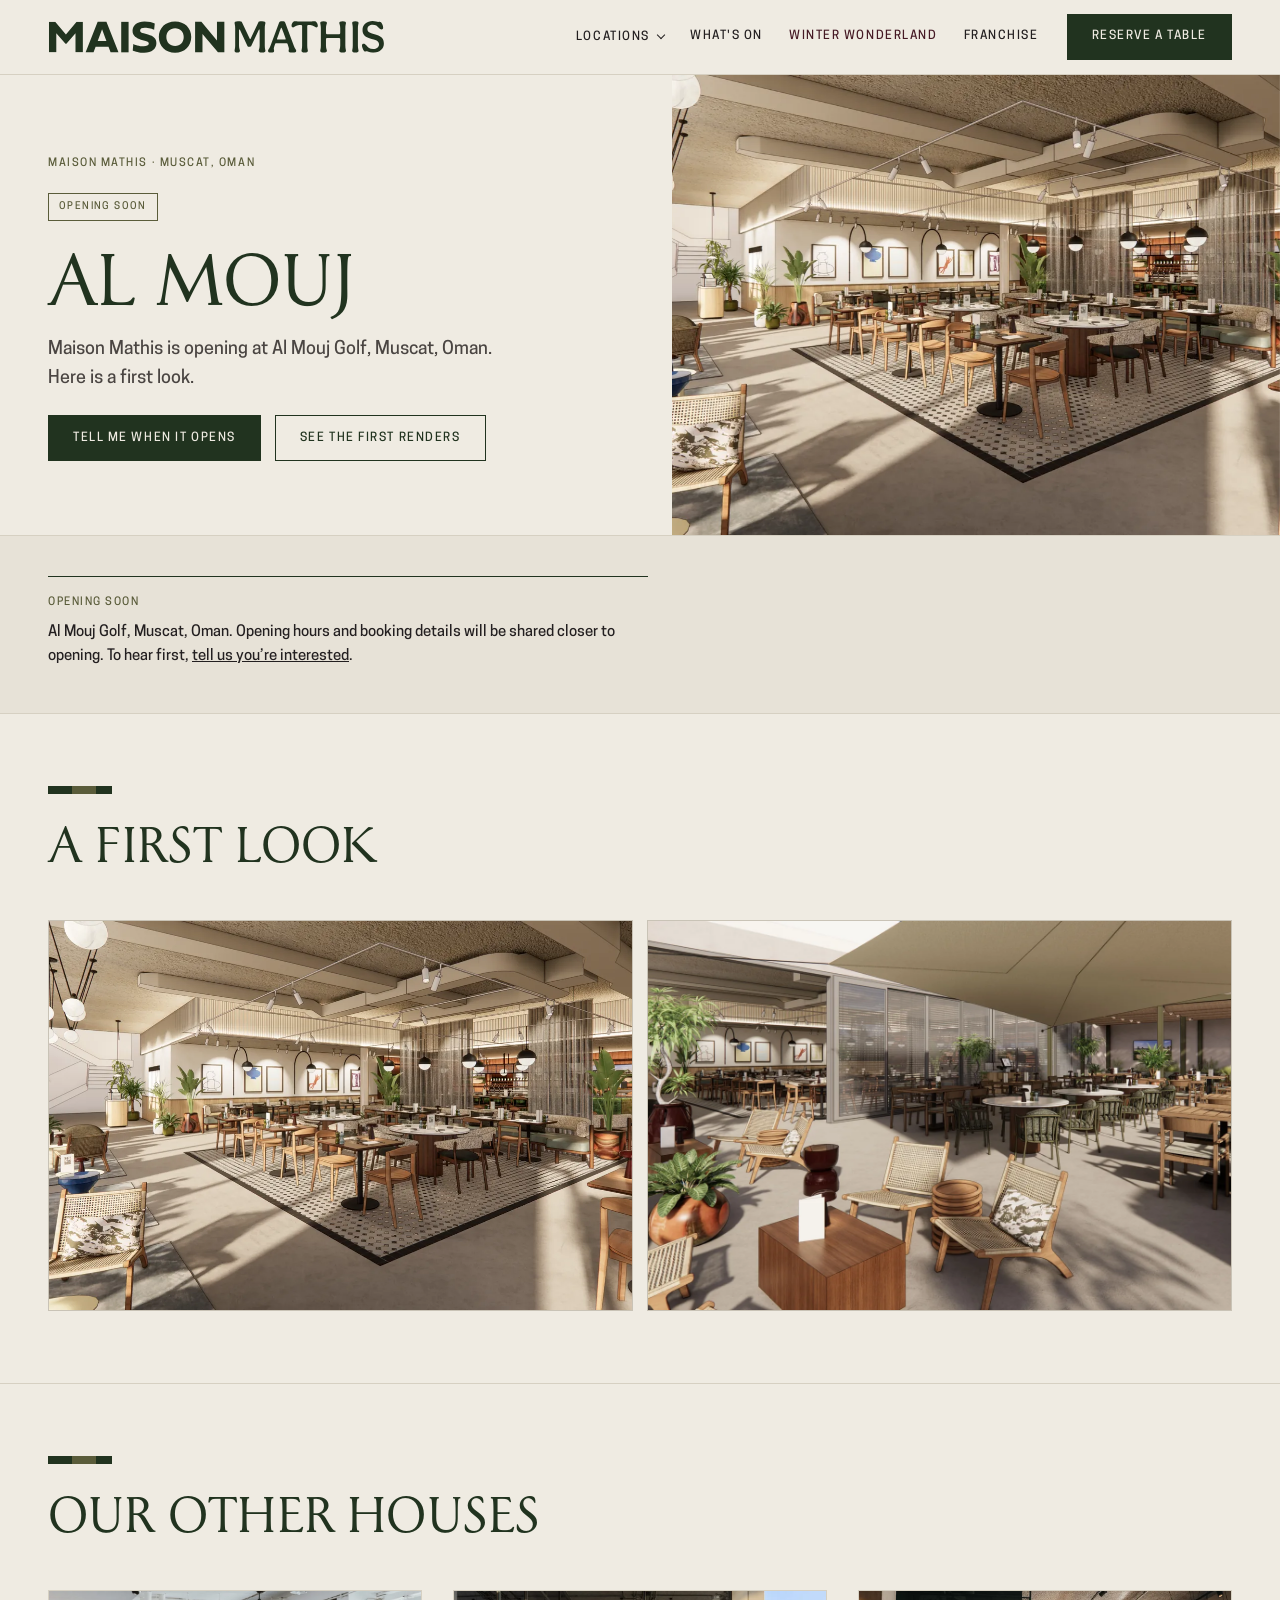
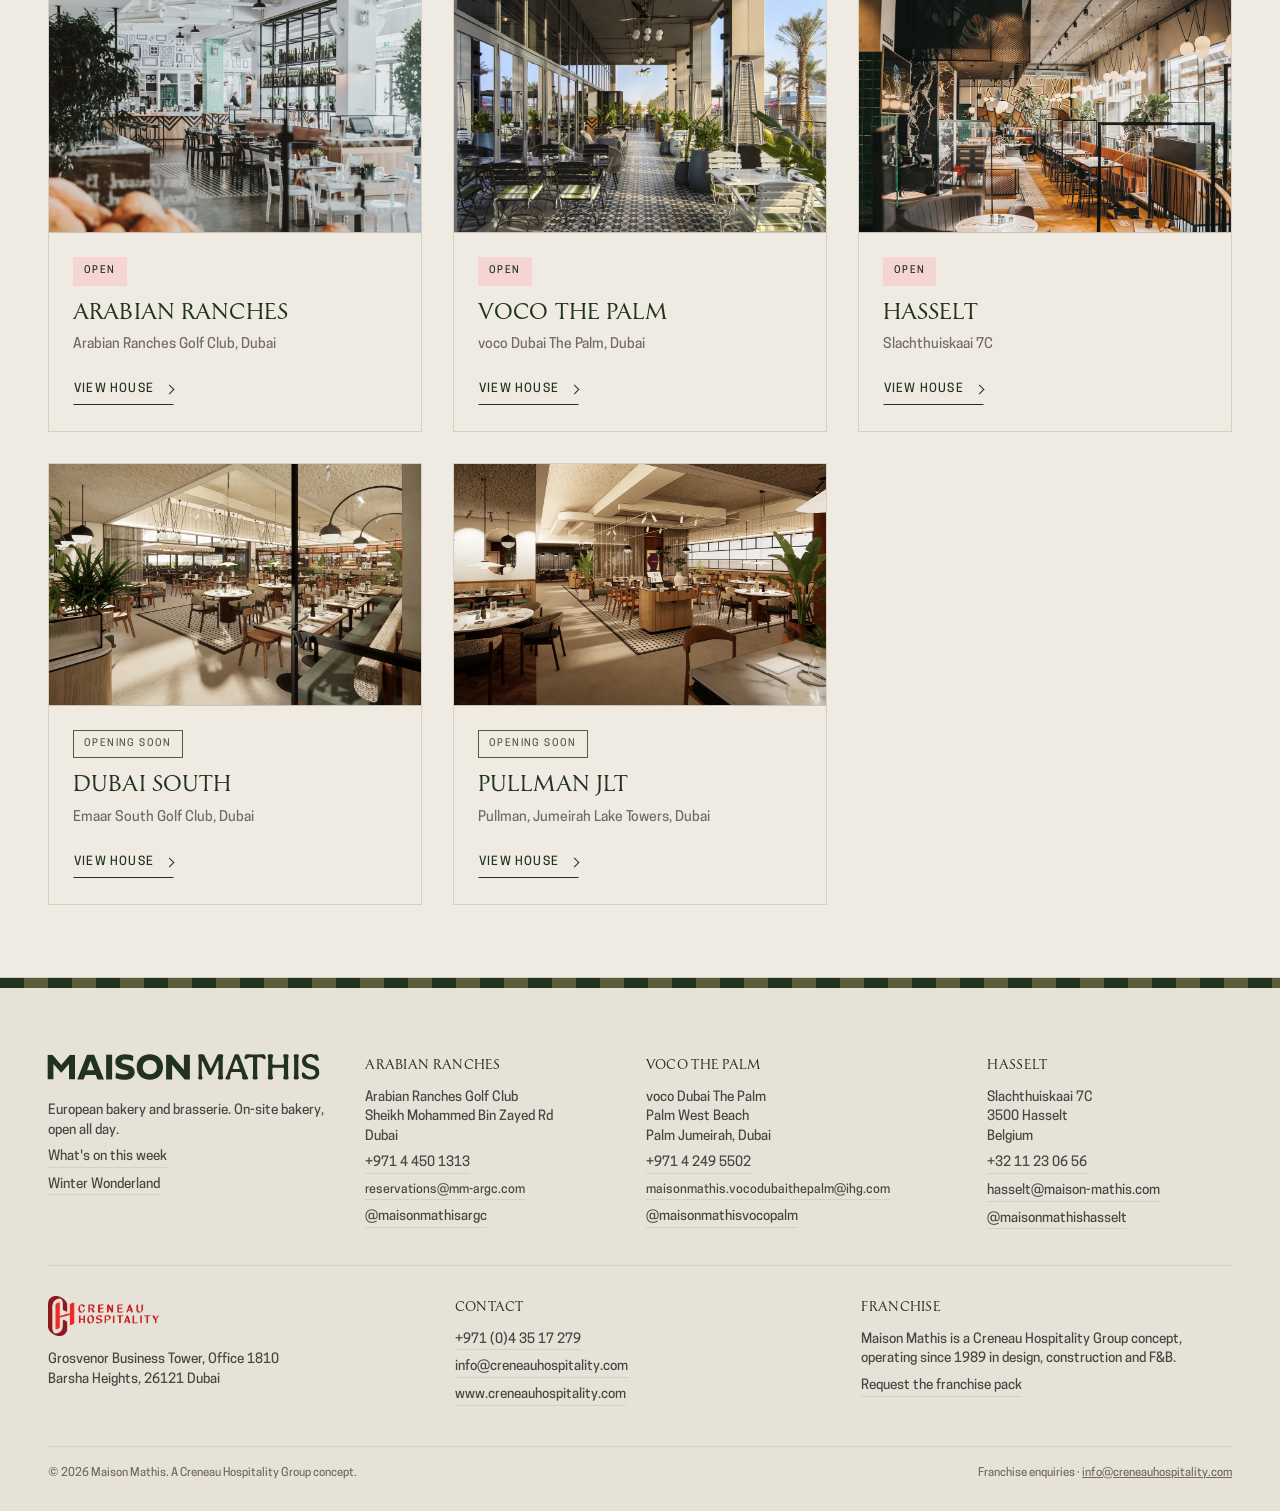
==== al-mouj/index.html @ c8182af2 "new" ====
<!doctype html>
<html lang="en">
<head>
<meta charset="utf-8"><meta name="viewport" content="width=device-width,initial-scale=1,viewport-fit=cover">
<script async src="https://www.googletagmanager.com/gtag/js?id=G-CMQRT3KMVV"></script>
<script>
  window.dataLayer = window.dataLayer || [];
  function gtag(){dataLayer.push(arguments);}
  gtag('js', new Date());

  gtag('config', 'G-CMQRT3KMVV');
</script>
<title>Maison Mathis Al Mouj | Opening Soon in Muscat, Oman</title>
<meta name="description" content="Maison Mathis is opening at Al Mouj Golf in Muscat, Oman. See the first renders of the new house.">
<link rel="canonical" href="https://maison-mathis.com/al-mouj/">
<meta name="robots" content="index, follow, max-image-preview:large">
<meta name="theme-color" content="#21331F">
<meta property="og:type" content="website">
<meta property="og:site_name" content="Maison Mathis">
<meta property="og:title" content="Maison Mathis Al Mouj | Opening Soon in Muscat, Oman">
<meta property="og:description" content="Maison Mathis is opening at Al Mouj Golf in Muscat, Oman. See the first renders of the new house.">
<meta property="og:url" content="https://maison-mathis.com/al-mouj/">
<meta property="og:locale" content="en">
<meta name="twitter:card" content="summary_large_image">
<meta name="twitter:title" content="Maison Mathis Al Mouj | Opening Soon in Muscat, Oman">
<meta name="twitter:description" content="Maison Mathis is opening at Al Mouj Golf in Muscat, Oman. See the first renders of the new house.">
<link rel="icon" type="image/svg+xml" href="/assets/img/background-9e1c.svg">
<style>:root{color-scheme:light;box-sizing:border-box;padding-top:env(safe-area-inset-top,0px);padding-bottom:env(safe-area-inset-bottom,0px)}html{scroll-padding-top:env(safe-area-inset-top,0px)}body{margin:0;padding:0;font:14px -apple-system,BlinkMacSystemFont,sans-serif;background:#faf9f5;color:#141413}img{max-width:100%}[hidden]:not([hidden=until-found i]){display:none!important}</style>
<link rel="preload" as="font" type="font/woff" href="/assets/fonts/tenderness.woff" crossorigin>
<link rel="preload" as="font" type="font/woff" href="/assets/fonts/cooper-hewitt.woff" crossorigin>
<link rel="preload" as="font" type="font/woff" href="/assets/fonts/archivo-expanded.woff" crossorigin>
<link rel="stylesheet" href="/assets/css/site.c8506269.css">
<script type="application/ld+json">
{
 "@context": "https://schema.org",
 "@graph": [
  {
   "@type": "BreadcrumbList",
   "itemListElement": [
    {
     "@type": "ListItem",
     "position": 1,
     "name": "Maison Mathis",
     "item": "https://maison-mathis.com/"
    },
    {
     "@type": "ListItem",
     "position": 2,
     "name": "Our houses",
     "item": "https://maison-mathis.com/#locations"
    },
    {
     "@type": "ListItem",
     "position": 3,
     "name": "Al Mouj",
     "item": "https://maison-mathis.com/al-mouj/"
    }
   ]
  }
 ]
}
</script>
</head>
<body>


<header class="site">
<div class="bar">
<a aria-label="Maison Mathis home" class="mark" href="/">
<img alt="Maison Mathis" id="dupimg0" src="/assets/img/maison-mathis.svg"/>
</a>
<nav class="main">
<div class="nav-drop">
<a aria-haspopup="true" href="/#locations">Locations</a>
<div class="nav-sub">
<div class="nav-sub-box">
<a href="/arabian-ranches/">Arabian Ranches</a>
<a href="/voco-the-palm/">voco The Palm</a>
<a href="/hasselt/">Hasselt</a>
<a href="/dubai-south/">Dubai South</a>
<a href="/al-mouj/">Al Mouj</a>
<a href="/pullman-jlt/">Pullman JLT</a>
</div>
</div>
</div>
<a href="/#whatson">What's on</a>
<a class="ww-link" href="/winter-wonderland/">Winter Wonderland</a>
<a href="/franchise/">Franchise</a>
</nav>
<a class="btn btn-primary" href="/#book">Reserve a table</a>
<button aria-controls="mobileMenu" aria-expanded="false" class="burger" type="button"><span class="burger-label">Menu</span><span aria-hidden="true" class="burger-caret"></span></button>
</div>
<div class="mmenu" hidden="" id="mobileMenu">
<nav aria-label="Main menu">
<a class="mm-link" href="/#locations">Locations</a>
<div class="mm-sub">
<a href="/arabian-ranches/">Arabian Ranches</a>
<a href="/voco-the-palm/">voco The Palm</a>
<a href="/hasselt/">Hasselt</a>
<a href="/dubai-south/">Dubai South</a>
<a href="/al-mouj/">Al Mouj</a>
<a href="/pullman-jlt/">Pullman JLT</a>
</div>
<a class="mm-link" href="/#whatson">What's on</a>
<a class="mm-link ww-link" href="/winter-wonderland/">Winter Wonderland</a>
<a class="mm-link" href="/franchise/">Franchise</a>
<a class="btn btn-primary" href="/#book">Reserve a table</a>
</nav>
</div>
<div class="mm-backdrop" hidden=""></div>
</header>

<main id="house">
  <div class="hero">
    <div class="hero-copy">
      <p class="label eyebrow">Maison Mathis &middot; Muscat, Oman</p>
      <span class="badge soon">Opening soon</span>
      <h1>Al Mouj</h1>
      <p class="standfirst">Maison Mathis is opening at Al Mouj Golf, Muscat, Oman. Here is a first look.</p>
      
      <div style="display:flex;gap:14px;flex-wrap:wrap;align-items:center">
        <a class="btn btn-primary" href="/franchise/#franchise-form">Tell me when it opens</a>
        <a class="btn btn-secondary" href="#photos">See the first renders</a>
      </div>
    </div>
    <div class="hero-media">
      <img class="hero-img" src="/assets/img/maison-mathis-al-mouj-1.webp" alt="Maison Mathis Al Mouj" decoding="async">
    </div>
  </div>
  <section class="hs-visit" id="visit">
    <div class="wrap hs-visit-grid" style="grid-template-columns:1fr">
      <div class="hs-soon"><h2>Opening soon</h2><p>Al Mouj Golf, Muscat, Oman. Opening hours and booking details will be shared closer to opening. To hear first, <a href="/franchise/#franchise-form" style="display:inline;text-decoration:underline">tell us you&rsquo;re interested</a>.</p></div>
    </div>
  </section>
  <section class="band" id="photos">
    <div class="wrap">
      <div class="sec-head"><h2>A first look</h2></div>
      <div class="hs-photos">
        <button type="button" class="hs-photo" data-gallery="almouj" data-index="0" aria-label="Open photo 1 of 2"><img src="/assets/img/maison-mathis-al-mouj-1.webp" alt="Maison Mathis Al Mouj, photo 1" loading="lazy" decoding="async"></button>
        <button type="button" class="hs-photo" data-gallery="almouj" data-index="1" aria-label="Open photo 2 of 2"><img src="/assets/img/maison-mathis-al-mouj-2.webp" alt="Maison Mathis Al Mouj, photo 2" loading="lazy" decoding="async"></button>
      </div>
    </div>
  </section>
  <section class="band hs-others" id="other-houses">
    <div class="wrap">
      <div class="sec-head"><h2>Our other houses</h2></div>
      <div class="locs">
        <article class="loc">
          <div class="shot"><img src="/assets/img/maison-mathis-arabian-ranches-2.webp" alt="Maison Mathis Arabian Ranches" loading="lazy" decoding="async"></div>
          <div class="loc-body">
            <span class="badge live">Open</span>
            <h3><a href="/arabian-ranches/">Arabian Ranches</a></h3>
            <p class="meta">Arabian Ranches Golf Club, Dubai</p>
            <div class="acts"><a class="btn btn-tertiary" href="/arabian-ranches/">View house</a></div>
          </div>
        </article>
        <article class="loc">
          <div class="shot"><img src="/assets/img/maison-mathis-voco-the-palm.webp" alt="Maison Mathis voco The Palm" loading="lazy" decoding="async"></div>
          <div class="loc-body">
            <span class="badge live">Open</span>
            <h3><a href="/voco-the-palm/">voco The Palm</a></h3>
            <p class="meta">voco Dubai The Palm, Dubai</p>
            <div class="acts"><a class="btn btn-tertiary" href="/voco-the-palm/">View house</a></div>
          </div>
        </article>
        <article class="loc">
          <div class="shot"><img src="/assets/img/maison-mathis-hasselt.webp" alt="Maison Mathis Hasselt" loading="lazy" decoding="async"></div>
          <div class="loc-body">
            <span class="badge live">Open</span>
            <h3><a href="/hasselt/">Hasselt</a></h3>
            <p class="meta">Slachthuiskaai 7C</p>
            <div class="acts"><a class="btn btn-tertiary" href="/hasselt/">View house</a></div>
          </div>
        </article>
        <article class="loc">
          <div class="shot"><img src="/assets/img/maison-mathis-dubai-south-1.webp" alt="Maison Mathis Dubai South" loading="lazy" decoding="async"></div>
          <div class="loc-body">
            <span class="badge soon">Opening soon</span>
            <h3><a href="/dubai-south/">Dubai South</a></h3>
            <p class="meta">Emaar South Golf Club, Dubai</p>
            <div class="acts"><a class="btn btn-tertiary" href="/dubai-south/">View house</a></div>
          </div>
        </article>
        <article class="loc">
          <div class="shot"><img src="/assets/img/maison-mathis-pullman-jlt-1.webp" alt="Maison Mathis Pullman JLT" loading="lazy" decoding="async"></div>
          <div class="loc-body">
            <span class="badge soon">Opening soon</span>
            <h3><a href="/pullman-jlt/">Pullman JLT</a></h3>
            <p class="meta">Pullman, Jumeirah Lake Towers, Dubai</p>
            <div class="acts"><a class="btn btn-tertiary" href="/pullman-jlt/">View house</a></div>
          </div>
        </article>
      </div>
    </div>
  </section>
</main>

<footer class="site">
<div class="wrap">
<div class="foot-grid">
<div class="col mark">
<img alt="Maison Mathis" src="/assets/img/maison-mathis.svg"/>
<p>European bakery and brasserie. On-site bakery, open all day.</p>
<a href="/#whatson">What's on this week</a>
<a href="/winter-wonderland/">Winter Wonderland</a>
</div>
<div>
<h4><a href="/arabian-ranches/">Arabian Ranches</a></h4>
<div class="col">
<p>Arabian Ranches Golf Club<br/>Sheikh Mohammed Bin Zayed Rd<br/>Dubai</p>
<a href="/#book">+971 4 450 1313</a>
<a href="mailto:reservations@mm-argc.com">reservations@mm-argc.com</a>
<a href="https://www.instagram.com/maisonmathisargc" rel="noopener" target="_blank">@maisonmathisargc</a>
</div>
</div>
<div>
<h4><a href="/voco-the-palm/">voco The Palm</a></h4>
<div class="col">
<p>voco Dubai The Palm<br/>Palm West Beach<br/>Palm Jumeirah, Dubai</p>
<a href="/#book">+971 4 249 5502</a>
<a href="mailto:maisonmathis.vocodubaithepalm@ihg.com">maisonmathis.vocodubaithepalm@ihg.com</a>
<a href="https://www.instagram.com/maisonmathisvocopalm/" rel="noopener" target="_blank">@maisonmathisvocopalm</a>
</div>
</div>
<div>
<h4><a href="/hasselt/">Hasselt</a></h4>
<div class="col">
<p>Slachthuiskaai 7C<br/>3500 Hasselt<br/>Belgium</p>
<a href="/#book">+32 11 23 06 56</a>
<a href="/#book">hasselt@maison-mathis.com</a>
<a href="https://www.instagram.com/maisonmathishasselt" rel="noopener" target="_blank">@maisonmathishasselt</a>
</div>
</div>
</div>
<div class="foot-grid three" style="margin-top:36px;padding-top:30px;border-top:1px solid var(--rule)">
<div>
<img alt="Creneau Hospitality" class="creneau-mark" src="/assets/img/creneau-hospitality.png"/>
<div class="col">
<p>Grosvenor Business Tower, Office 1810<br/>Barsha Heights, 26121 Dubai</p>
</div>
</div>
<div>
<h4>Contact</h4>
<div class="col">
<a href="/franchise/">+971 (0)4 35 17 279</a>
<a href="/franchise/">info@creneauhospitality.com</a>
<a href="/franchise/">www.creneauhospitality.com</a>
</div>
</div>
<div>
<h4>Franchise</h4>
<div class="col">
<p>Maison Mathis is a Creneau Hospitality Group concept, operating since 1989 in design,
            construction and F&amp;B.</p>
<a href="/franchise/#franchise-form">Request the franchise pack</a>
</div>
</div>
</div>
<div class="foot-base">
<span>© 2026 Maison Mathis. A Creneau Hospitality Group concept.</span>
<span>Franchise enquiries · <a href="mailto:info@creneauhospitality.com" style="color:inherit">info@creneauhospitality.com</a></span>
</div>
</div>
</footer>

<dialog aria-labelledby="gTitle" class="gallery" id="galleryDialog">
<div class="g-head">
<h3 id="gTitle"></h3>
<span class="label" id="gCount"></span>
<button class="g-close" id="gClose" type="button">Close</button>
</div>
<div class="g-stage" id="gStage">
<button aria-label="Previous image" class="g-nav g-prev" id="gPrev" type="button">Prev</button>
<img alt="" id="gImg" src=""/>
<button aria-label="Next image" class="g-nav g-next" id="gNext" type="button">Next</button>
</div>
<div class="g-thumbs" id="gThumbs"></div>
</dialog>
<script src="/assets/js/site.762c9f34.js" defer></script>
</body>
</html>
---- assets/css/site.c8506269.css ----
/* ============================================================
     FONTS - real brand files from the Maison Mathis Brand
     Guidelines artifact (Tenderness, Cooper Hewitt, Archivo Expanded
     Light, Pinyon Script), inlined so the page is self-contained.
     ============================================================ */
  @font-face {
    font-family: "Tenderness";
    src: url("/assets/fonts/tenderness.woff") format("woff");
    font-weight: 400; font-style: normal; font-display: swap;
  }
  @font-face {
    font-family: "Cooper Hewitt";
    src: url("/assets/fonts/cooper-hewitt.woff") format("woff");
    font-weight: 500; font-style: normal; font-display: swap;
  }
  @font-face {
    font-family: "Archivo Expanded";
    src: url("/assets/fonts/archivo-expanded.woff") format("woff");
    font-weight: 300; font-style: normal; font-display: swap;
  }
  @font-face {
    font-family: "Pinyon Script";
    src: url("/assets/fonts/pinyon-script.woff") format("woff");
    font-weight: 400; font-style: normal; font-display: swap;
  }

  /* ============================================================
     TOKENS - values taken from the design system, not invented.
     The brand has one theme; this page commits to it and paints
     every surface explicitly.
     ============================================================ */
  :root {
    --forest: #21331F;
    --olive: #5A5C3A;
    --bordeaux: #451924;
    --sky: #B6D8F1;
    --blush: #F5D5D3;
    --cream: #EFEBE2;
    --ink: #231F20;
    --white: #FFFFFF;

    --paper: #EFEBE2;
    --paper-2: #E7E2D7;
    --rule: #D6D0C2;
    --rule-soft: #DFDACE;
    --ink-soft: #4A4542;
    --ink-mute: #726B64;

    --display: "Tenderness", Georgia, "Times New Roman", serif;
    --sans: "Cooper Hewitt", "Helvetica Neue", Arial, sans-serif;
    --info: "Archivo Expanded", "Arial Narrow", Arial, sans-serif;
    --script: "Pinyon Script", "Brush Script MT", cursive;

    --stripe: repeating-linear-gradient(90deg,
                var(--forest) 0 24px, var(--olive) 24px 48px);

    --gutter: 28px;
    --maxw: 1240px;
  }

  * { box-sizing: border-box; }

  body {
    margin: 0;
    background: var(--paper);
    color: var(--ink);
    font-family: var(--sans);
    font-size: 16px;
    font-weight: 500;
    line-height: 1.45;
    -webkit-font-smoothing: antialiased;
  }

  img { display: block; max-width: 100%; }

  h1, h2, h3, h4 {
    margin: 0;
    font-family: var(--display);
    font-weight: 400;
    text-transform: uppercase;
    text-wrap: balance;
    letter-spacing: .005em;
  }

  p { margin: 0; }

  a { color: inherit; }

  .wrap {
    max-width: var(--maxw);
    margin: 0 auto;
    padding: 0 var(--gutter);
  }

  /* ---------- type styles ---------- */

  .label {
    font-family: var(--sans);
    font-size: 11px;
    font-weight: 500;
    letter-spacing: .14em;
    text-transform: uppercase;
    line-height: 1.3;
  }

  .desc {
    font-family: var(--info);
    font-weight: 300;
    font-size: 13.5px;
    line-height: 1.5;
    letter-spacing: .01em;
  }

  .script { font-family: var(--script); text-transform: none; font-weight: 400; }

  /* ---------- buttons: three tiers, never more ---------- */

  .btn {
    display: inline-flex;
    align-items: center;
    justify-content: center;
    gap: 8px;
    font-family: var(--sans);
    font-size: 12px;
    font-weight: 500;
    letter-spacing: .13em;
    text-transform: uppercase;
    padding: 13px 22px;
    border: 1px solid transparent;
    border-radius: 0;
    text-decoration: none;
    cursor: pointer;
    transition: background .15s ease, color .15s ease, border-color .15s ease;
  }
  .btn-primary { background: var(--forest); color: var(--cream); }
  .btn-primary:hover { background: #2C4429; }
  .btn-secondary { background: transparent; color: var(--forest); border-color: var(--forest); }
  .btn-secondary:hover { background: var(--forest); color: var(--cream); }
  .btn-tertiary {
    background: transparent; color: var(--forest);
    padding: 6px 0; letter-spacing: .1em;
    border-bottom: 1px solid currentColor;
  }
  .btn-tertiary:hover { color: var(--olive); }

  .on-dark .btn-primary { background: var(--cream); color: var(--forest); }
  .on-dark .btn-primary:hover { background: var(--white); }
  .on-dark .btn-secondary { color: var(--cream); border-color: var(--cream); }
  .on-dark .btn-secondary:hover { background: var(--cream); color: var(--forest); }
  .on-dark .btn-tertiary { color: var(--cream); }

  :focus-visible { outline: 2px solid var(--forest); outline-offset: 3px; }
  .on-dark :focus-visible { outline-color: var(--cream); }



  /* ---------- header ---------- */

  header.site {
    position: sticky; top: 0; z-index: 50;
    background: var(--paper);
    border-bottom: 1px solid var(--rule);
  }
  .bar {
    display: flex; align-items: center; gap: 28px;
    padding: 16px var(--gutter);
    max-width: var(--maxw); margin: 0 auto;
  }
  .bar .mark { display: block; }
  .bar .mark img { height: 30px; width: auto; }
  .bar .mark .fallback {
    font-family: var(--display); font-size: 21px; text-transform: uppercase;
    color: var(--forest); letter-spacing: .02em;
  }
  nav.main { margin-left: auto; display: flex; gap: 26px; align-items: center; }
  nav.main a {
    font-size: 12px; font-weight: 500; letter-spacing: .13em;
    text-transform: uppercase; text-decoration: none; color: var(--ink);
    padding: 4px 0; border-bottom: 1px solid transparent;
  }
  nav.main a:hover { border-bottom-color: var(--forest); }
  .nav-drop { position: relative; }
  .nav-drop > a::after { content: ""; display: inline-block; width: 5px; height: 5px; margin-left: 8px; position: relative; top: -2px;
    border-right: 1.2px solid currentColor; border-bottom: 1.2px solid currentColor; transform: rotate(45deg); }
  .nav-sub { display: none; position: absolute; top: 100%; left: -18px; padding-top: 14px; z-index: 60; }
  .nav-drop:hover .nav-sub, .nav-drop:focus-within .nav-sub { display: block; }
  .nav-sub-box { min-width: 220px; padding: 8px 0; background: var(--paper); border: 1px solid var(--rule); }
  nav.main .nav-sub a { display: block; padding: 10px 20px; border-bottom: 0; white-space: nowrap; }
  nav.main .nav-sub a:hover { background: var(--paper-2); }
  .loc { scroll-margin-top: 110px; }
  .burger { display: none; }

  /* section headings land clear of the sticky header */
  section[id] { scroll-margin-top: 92px; }

  /* ---------- hero ---------- */

  .hero {
    display: grid;
    grid-template-columns: 1.05fr .95fr;
    gap: 0;
    border-bottom: 1px solid var(--rule);
  }
  .hero-copy {
    padding: 72px var(--gutter) 64px;
    padding-left: max(var(--gutter), calc((100vw - var(--maxw)) / 2 + var(--gutter)));
    display: flex; flex-direction: column; justify-content: center; gap: 22px;
  }
  .hero h1 {
    font-size: clamp(42px, 5.6vw, 82px);
    line-height: .9;
    color: var(--forest);
    max-width: 11ch;
  }
  .hero .standfirst { font-size: 17px; max-width: 42ch; color: var(--ink-soft); }
  .hero .eyebrow { color: var(--olive); }

  .hero-media { position: relative; min-height: 460px; background: var(--paper-2); }
  .hero-media .hero-img { position: absolute; inset: 0; width: 100%; height: 100%; max-width: none; object-fit: cover; object-position: 50% 68%; display: block; }

  /* ---------- image slots ---------- */

  /* ---------- temporary image panels ----------
     Stand-ins until the real photography is supplied. Brand-legal
     grounds only; monogram watermark; caption names the source file. */
  .slot {
    position: relative;
    width: 100%; height: 100%;
    min-height: 200px;
    display: flex; align-items: flex-end;
    padding: 16px 18px;
    overflow: hidden;
    background-color: var(--olive);
  }
  .slot::after {
    content: "";
    position: absolute; inset: 0;
    background: url("/assets/img/background.svg") no-repeat center 42% / 54px auto;
    opacity: .26;
    pointer-events: none;
  }
  .slot::before {
    content: "";
    position: absolute; left: 0; right: 0; bottom: 0; height: 6px;
    background: var(--stripe);
    opacity: .55;
  }
  .slot .slot-note {
    position: relative; z-index: 1;
    font-family: var(--sans); font-size: 10px; font-weight: 500;
    letter-spacing: .13em; text-transform: uppercase;
    line-height: 1.55; max-width: 34ch;
    color: var(--cream);
  }
  /* light grounds take the forest monogram and forest type */
  .slot.ph-blush, .slot.ph-sky { background-color: var(--blush); }
  .slot.ph-sky { background-color: var(--sky); }
  .slot.ph-blush::after, .slot.ph-sky::after {
    background-image: url("/assets/img/background-9e1c.svg");
    opacity: .3;
  }
  .slot.ph-blush .slot-note, .slot.ph-sky .slot-note { color: var(--forest); }
  .slot.ph-forest { background-color: var(--forest); }
  .slot.ph-olive { background-color: var(--olive); }
  .slot.ph-bordeaux { background-color: var(--bordeaux); }

  .slot.tall { min-height: 460px; }
  .slot.tall::after { background-size: 104px auto; background-position: center 40%; }
  .slot.tall .slot-note { font-size: 11px; }
  .slot.wide { min-height: 300px; }

  /* real imagery */
  .shot { position: relative; width: 100%; height: 100%; min-height: 200px; overflow: hidden; background: var(--paper-2); }
  .shot img { width: 100%; height: 100%; object-fit: cover; display: block; }
  .shot.tall { min-height: 460px; }
  /* Card images: a fixed ratio, so every tile is identical whatever the
     text below it does. Without this the image box inherits the card's
     stretched height and each one ends up a different size. */
  .promo .shot, .loc .shot {
    flex: 0 0 auto;
    height: auto;
    min-height: 0;
    aspect-ratio: 20 / 13;          /* matches the 800x520 assets exactly */
    border-bottom: 1px solid var(--rule);
  }
  .promo .shot img, .loc .shot img { position: absolute; inset: 0; }
  .credit {
    position: absolute; left: 0; bottom: 0;
    background: var(--cream); color: var(--olive);
    font-family: var(--sans); font-size: 9.5px; font-weight: 500;
    letter-spacing: .12em; text-transform: uppercase; padding: 5px 9px;
  }

  /* ---------- venue picker ---------- */

  .picker {
    background: var(--paper-2);
    border-bottom: 1px solid var(--rule);
    padding: 28px 0 32px;
  }
  .picker-head {
    display: flex; align-items: baseline; gap: 16px; flex-wrap: wrap;
    margin-bottom: 18px;
  }
  .picker-head h2 { font-size: 24px; color: var(--forest); }
  .picker-head .label { color: var(--ink-mute); }

  .venues { display: grid; grid-template-columns: repeat(4, 1fr); gap: 1px; background: var(--rule); border: 1px solid var(--rule); }
  .venue {
    background: var(--cream);
    padding: 22px 20px 20px;
    display: flex; flex-direction: column; gap: 12px;
  }
  .venue h3 { font-size: 19px; color: var(--forest); line-height: 1.05; }
  .venue .where { font-size: 13px; color: var(--ink-mute); }
  .venue .hours { font-size: 13.5px; }
  .venue .acts { margin-top: auto; display: flex; flex-wrap: wrap; gap: 10px; align-items: center; padding-top: 6px; }

  .status { display: inline-flex; align-items: center; gap: 7px; }
  .status .dot { width: 7px; height: 7px; border-radius: 50%; display: inline-block; }
  .open .dot { background: var(--olive); }
  .shut .dot { background: var(--ink-mute); }
  .open { color: var(--olive); }
  .shut { color: var(--ink-mute); }

  /* ---------- section frames ---------- */

  section.band { padding: 72px 0; border-bottom: 1px solid var(--rule); }
  .sec-head { display: flex; align-items: flex-end; gap: 20px; flex-wrap: wrap; margin-bottom: 34px; }
  .sec-head h2 { font-size: clamp(28px, 3.4vw, 42px); color: var(--forest); line-height: .95; }
  .sec-head .sub { font-size: 15px; color: var(--ink-soft); max-width: 46ch; }
  .sec-head .spacer { margin-left: auto; }

  /* ---------- promotions ---------- */

  .filters { display: flex; flex-wrap: wrap; gap: 8px; margin-bottom: 24px; }
  .filter, .mn-loc {
    font-family: var(--sans); font-size: 11px; font-weight: 500;
    letter-spacing: .13em; text-transform: uppercase;
    padding: 9px 16px; border: 1px solid var(--rule); background: transparent;
    color: var(--ink-soft); cursor: pointer; border-radius: 0;
  }
  .filter[aria-pressed="true"], .mn-loc[aria-pressed="true"] { background: var(--forest); color: var(--cream); border-color: var(--forest); }

  .week { display: grid; grid-template-columns: repeat(7, 1fr); border-top: 1px solid var(--forest); border-left: 1px solid var(--rule); }
  .wk-day { padding: 16px 14px 18px; border-right: 1px solid var(--rule); border-bottom: 1px solid var(--rule); min-width: 0; }
  .wk-day:has(.wk-today:not([hidden])) { background: var(--paper-2); }
  .wk-dayhead { margin-bottom: 12px; }
  .wk-dayhead h3 { font-size: 22px; color: var(--forest); line-height: 1; }
  .wk-today {
    display: inline-block; margin-top: 8px; padding: 3px 8px;
    background: var(--sky); color: var(--forest);
    font-size: 9.5px; font-weight: 500; letter-spacing: .14em; text-transform: uppercase;
  }
  .wk-today[hidden] { display: none; }
  .wk-list { list-style: none; margin: 0; padding: 0; }
  .wk-item { padding: 10px 0; border-top: 1px solid var(--rule); display: flex; flex-direction: column; gap: 4px; }
  .wk-item.is-first { border-top: 0; padding-top: 0; }
  .wk-item.is-last { padding-bottom: 0; }
  .wk-time { font-size: 10px; font-weight: 500; letter-spacing: .13em; text-transform: uppercase; color: var(--olive); }
  .wk-item h4 { font-family: var(--display); font-weight: 400; font-size: 17px; line-height: 1.05; text-transform: uppercase; color: var(--forest); margin: 0; }
  .wk-price { font-family: var(--display); font-size: 18px; line-height: 1; color: var(--ink); white-space: nowrap; }
  .wk-price small { font-size: 10px; letter-spacing: .1em; color: var(--ink-mute); }
  .wk-desc { margin: 0; font-family: var(--info); font-weight: 300; font-size: 10.5px; line-height: 1.45; color: var(--ink-soft); }
  .wk-none { margin: 0; font-size: 12px; color: var(--ink-mute); }
  .wk-none[hidden] { display: none; }
  .wk-cta { margin-top: 24px; }

  /* ---------- menu preview ---------- */

  .menu-wrap { display: grid; grid-template-columns: 1fr 1fr; gap: 56px; }
  .menu-sheet { background: var(--white); border: 1px solid var(--rule); padding: 40px 38px 34px; }
  .menu-sheet h3 { font-size: 28px; color: var(--forest); margin-bottom: 20px; }
  .dish { padding: 14px 0; border-bottom: 1px solid var(--rule-soft); }
  .dish:last-of-type { border-bottom: 0; }
  .dish-line { display: flex; align-items: baseline; gap: 12px; }
  .dish-name { font-family: var(--display); font-size: 19px; text-transform: uppercase; color: var(--ink); line-height: 1.1; }
  .dish-tag { font-family: var(--display); font-size: 11px; vertical-align: super; color: var(--ink-mute); margin-left: 5px; }
  .dish-price { font-family: var(--display); font-size: 19px; color: var(--ink); margin-left: auto; font-variant-numeric: oldstyle-nums tabular-nums; }
  .dish-desc { margin-top: 5px; color: var(--ink-soft); }
  .legend { margin-top: 22px; padding-top: 14px; border-top: 1px solid var(--rule-soft); display: flex; justify-content: space-between; gap: 16px; flex-wrap: wrap; }
  .legend p { font-family: var(--info); font-weight: 300; font-size: 10.5px; color: var(--ink-mute); }

  .menu-aside { display: flex; flex-direction: column; gap: 20px; justify-content: center; }
  .menu-aside h2 { font-size: clamp(26px, 3vw, 38px); color: var(--forest); line-height: .95; }
  .menu-aside p { font-size: 15px; color: var(--ink-soft); max-width: 44ch; }
  .menu-list { display: flex; flex-wrap: wrap; gap: 10px; }
  .menu-list .btn[aria-pressed="true"] { background: var(--forest); color: var(--cream); border-color: var(--forest); }
  /* menu preview: a two-page spread of the real menu */
  .mn-panel .menu-wrap { grid-template-columns: minmax(0, 1fr) auto; gap: 56px; align-items: center; }
  .mn-book { display: flex; flex-direction: column; gap: 14px; }
  .mn-spread { display: grid; grid-template-columns: repeat(2, 250px); gap: 12px; align-items: start; }
  .mn-pg { display: block; padding: 0; border: 1px solid var(--rule); background: var(--white); line-height: 0; cursor: zoom-in; border-radius: 0; }
  .mn-pg[hidden] { display: none; }
  .mn-pg img { width: 100%; height: 100%; object-fit: contain; display: block; }
  .mn-book[data-type="lunch"] .mn-pg { aspect-ratio: 960 / 1096; }
  .mn-book[data-type="breakfast"] .mn-pg { aspect-ratio: 1200 / 1697; }
  .mn-book[data-loc="hasselt"] .mn-pg { aspect-ratio: 1 / 1; }
  .mn-ctl { display: flex; align-items: center; justify-content: space-between; gap: 12px; }
  .mn-count { font-size: 11px; font-weight: 500; letter-spacing: .14em; text-transform: uppercase; color: var(--ink-mute); font-variant-numeric: tabular-nums; }
  .mn-nav { background: transparent; border: 0; border-bottom: 1px solid var(--forest); color: var(--forest); font-family: var(--sans); font-size: 11px; font-weight: 500; letter-spacing: .13em; text-transform: uppercase; padding: 4px 0; cursor: pointer; }
  .mn-nav:disabled { opacity: .3; border-color: transparent; cursor: default; }
  @media (max-width: 1040px) {
    .mn-panel .menu-wrap { grid-template-columns: 1fr; gap: 28px; }
    .mn-spread { grid-template-columns: repeat(2, minmax(0, 250px)); }
  }
  @media (max-width: 620px) { .mn-spread { grid-template-columns: repeat(2, minmax(0, 1fr)); } }
  .mn-panel[hidden] { display: none; }
  .mn-soon { border: 1px solid var(--rule); background: var(--paper-2); padding: 56px 32px; text-align: center; }
  .mn-soon h3 { font-size: clamp(28px, 4vw, 40px); color: var(--forest); line-height: 1; margin: 8px 0 14px; }
  .mn-soon p:last-child { font-size: 15px; color: var(--ink-soft); max-width: 44ch; margin: 0 auto; line-height: 1.6; }
  .sheet[hidden] { display: none; }

  .note {
    font-size: 11px; letter-spacing: .1em; text-transform: uppercase;
    color: var(--olive); border-left: 2px solid var(--olive); padding-left: 10px;
  }

  /* ---------- locations ---------- */

  .locs { display: grid; grid-template-columns: repeat(3, 1fr); gap: 24px; }
  .loc { border: 1px solid var(--rule); background: var(--cream); display: flex; flex-direction: column; }
  .loc .slot { border: 0; border-bottom: 1px solid var(--rule); min-height: 190px; }
  .loc-body { padding: 18px; display: flex; flex-direction: column; gap: 9px; flex: 1; }
  .loc h3 { font-size: 20px; color: var(--forest); line-height: 1.05; }
  .loc .meta { font-size: 13px; color: var(--ink-mute); }
  .loc .acts { margin-top: auto; padding-top: 8px; display: flex; gap: 14px; flex-wrap: wrap; align-items: center; }
  .badge {
    align-self: flex-start;
    font-size: 10px; font-weight: 500; letter-spacing: .14em; text-transform: uppercase;
    padding: 5px 9px; border: 1px solid currentColor;
  }
  .badge.live { color: var(--forest); background: var(--blush); border-color: var(--blush); }
  .badge.soon { color: var(--olive); }
  .cgi {
    font-family: var(--info); font-weight: 300; font-size: 10.5px;
    color: var(--ink-mute); font-style: italic;
  }

  /* ---------- franchise ---------- */

  .franchise { background: var(--forest); color: var(--cream); }
  .franchise .stripe-top { height: 10px; background: var(--stripe); }
  .proof {
    position: relative;
    height: 480px;
    overflow: hidden;
    background: var(--forest);
    line-height: 0;
  }
  .proof img { width: 100%; height: 100%; object-fit: cover; display: block; }
  /* bleeds down into the forest band below */
  .proof::after {
    content: ""; position: absolute; left: 0; right: 0; bottom: 0; height: 45%;
    background: linear-gradient(to top,
      rgba(33,51,31,1) 0%,
      rgba(33,51,31,.92) 20%,
      rgba(33,51,31,.55) 52%,
      rgba(33,51,31,0) 100%);
    pointer-events: none;
  }
  @media (max-width: 860px) { .proof { height: 300px; } }
  .franchise .inner {
    display: grid; grid-template-columns: 1fr 1fr; gap: 56px;
    padding: 72px 0 76px;
  }
  .franchise h1 { font-size: clamp(30px, 4vw, 52px); line-height: .92; color: var(--cream); }
  .franchise h2 { font-size: clamp(30px, 4vw, 52px); line-height: .92; color: var(--cream); }
  .franchise .lead { font-size: 16px; color: var(--cream); opacity: .9; max-width: 44ch; }
  .franchise .facts { display: grid; grid-template-columns: repeat(2, 1fr); gap: 1px; background: rgba(239,235,226,.22); border: 1px solid rgba(239,235,226,.22); margin-top: 8px; }
  .franchise .fact { background: var(--forest); padding: 16px 16px 18px; display: flex; flex-direction: column; gap: 5px; }
  .franchise .fact b { font-family: var(--display); font-size: 26px; font-weight: 400; }
  .franchise .fact span { font-size: 11px; letter-spacing: .13em; text-transform: uppercase; opacity: .72; }

  .form { background: rgba(239,235,226,.06); border: 1px solid rgba(239,235,226,.3); padding: 28px 26px 30px; display: flex; flex-direction: column; gap: 16px; }
  .form h3 { font-size: 22px; color: var(--cream); }
  .field { display: flex; flex-direction: column; gap: 6px; }
  .field label { font-size: 10.5px; letter-spacing: .14em; text-transform: uppercase; opacity: .8; }
  .field input, .field select {
    font-family: var(--sans); font-size: 14px; font-weight: 500;
    background: transparent; color: var(--cream);
    border: 0; border-bottom: 1px solid rgba(239,235,226,.45);
    padding: 9px 2px; border-radius: 0;
  }
  .field select option { color: var(--ink); background: var(--cream); }
  .field-row { display: grid; grid-template-columns: 1fr 1fr; gap: 16px; }
  .form .fineprint { font-family: var(--info); font-weight: 300; font-size: 11px; opacity: .72; }

  /* ---------- menu reader ---------- */
  .menu-open { cursor: zoom-in; }
  .menu-open .credit { cursor: zoom-in; }

  .reader[hidden] { display: none; }
  .reader {
    position: fixed; inset: 0; z-index: 200;
    background: rgba(28, 26, 23, .94);
    display: flex; flex-direction: column;
  }
  .reader-bar {
    display: flex; align-items: center; gap: 16px;
    padding: 14px 20px;
    border-bottom: 1px solid rgba(239,235,226,.18);
    color: var(--cream);
    flex-wrap: wrap;
  }
  .reader-bar .title {
    font-family: var(--display); text-transform: uppercase;
    font-size: 17px; letter-spacing: .01em;
  }
  .reader-bar .count {
    font-family: var(--sans); font-size: 11px; font-weight: 500;
    letter-spacing: .14em; text-transform: uppercase; opacity: .72;
    font-variant-numeric: tabular-nums;
  }
  .reader-bar .sp { margin-left: auto; }
  .menu-switch { display: flex; gap: 6px; }
  .menu-switch .rbtn[aria-current="true"] { background: var(--cream); color: var(--forest); }
  .rbtn {
    font-family: var(--sans); font-size: 11px; font-weight: 500;
    letter-spacing: .13em; text-transform: uppercase;
    background: transparent; color: var(--cream);
    border: 1px solid rgba(239,235,226,.45); border-radius: 0;
    padding: 9px 14px; cursor: pointer;
  }
  .rbtn:hover { background: var(--cream); color: var(--forest); }
  .rbtn[disabled] { opacity: .3; cursor: default; }
  .rbtn:hover[disabled] { background: transparent; color: var(--cream); }

  .reader-stage {
    flex: 1; overflow: auto; padding: 22px;
    display: flex; align-items: flex-start; justify-content: center;
  }
  .reader-stage img {
    max-width: min(900px, 100%);
    width: 100%; height: auto;
    background: var(--white);
    box-shadow: 0 18px 50px rgba(0,0,0,.4);
  }
  .reader-foot {
    display: flex; align-items: center; justify-content: center; gap: 10px;
    padding: 12px 20px 18px;
    border-top: 1px solid rgba(239,235,226,.18);
    flex-wrap: wrap;
  }
  .thumbs { display: flex; gap: 6px; flex-wrap: wrap; justify-content: center; }
  .thumb {
    width: 26px; height: 34px; padding: 0; cursor: pointer;
    border: 1px solid rgba(239,235,226,.4); background: transparent;
    color: var(--cream); font-family: var(--sans); font-size: 10px;
    font-variant-numeric: tabular-nums;
  }
  .thumb[aria-current="true"] { background: var(--cream); color: var(--forest); }

  @media (max-width: 620px) {
    .reader-stage { padding: 12px; }
    .reader-bar { gap: 10px; padding: 12px 14px; }
    .reader-bar .title { font-size: 15px; }
  }

  /* ---------- footer ---------- */
  .creneau-mark { height: 40px; width: auto; margin-bottom: 14px; }
  .creneau-mark:hover { opacity: 1; }

  footer.site { background: var(--paper-2); padding: 56px 0 28px; }
  .foot-grid { display: grid; grid-template-columns: 1.15fr 1fr 1.25fr 1fr; gap: 36px; }
  .foot-grid.three { grid-template-columns: repeat(3, 1fr); }
  @media (max-width: 860px) { .foot-grid.three { grid-template-columns: 1fr 1fr; } }
  @media (max-width: 620px) { .foot-grid.three { grid-template-columns: 1fr; } }
  footer h4 { font-size: 14px; color: var(--forest); margin-bottom: 12px; }
  footer .col { font-size: 13.5px; color: var(--ink-soft); display: flex; flex-direction: column; gap: 7px; }
  footer .col a { overflow-wrap: anywhere; text-decoration: none; border-bottom: 1px solid var(--rule); align-self: flex-start; }
  footer .col a:hover { border-bottom-color: var(--forest); }
  footer .col a[href^="mailto:"] { font-size: 12.5px; }
  footer .mark img { height: 26px; width: auto; margin-bottom: 14px; margin-left: -5px; } /* the wordmark file has about 5px of built-in left padding */
  .foot-base {
    margin-top: 40px; padding-top: 18px; border-top: 1px solid var(--rule);
    display: flex; flex-wrap: wrap; gap: 8px 24px; justify-content: space-between;
    font-size: 11.5px; color: var(--ink-mute);
  }

  .house-line {
    text-align: center; padding: 64px var(--gutter) 70px;
    background: var(--blush);
  }
  .house-line p { font-family: var(--display); text-transform: uppercase; font-size: clamp(26px, 4.6vw, 62px); line-height: .95; color: var(--forest); }
  .house-line .monogram { height: 34px; width: auto; margin: 0 auto 22px; }


  /* ---------- promotion pop-up ---------- */
  .wk-more { align-self: flex-start; font-size: 10px; padding: 4px 0; margin-top: 2px; }
  .promo-dialog {
    border: 0; padding: 0; background: var(--cream); color: var(--ink);
    width: min(580px, calc(100vw - 32px)); max-height: calc(100vh - 48px);
    margin: auto; flex-direction: column; overflow: hidden;
  }
  .promo-dialog[open] { display: flex; }
  .promo-dialog::backdrop { background: rgba(33, 51, 31, .72); }
  .pd-head { display: flex; align-items: flex-start; gap: 20px; padding: 26px 28px 18px; border-bottom: 1px solid var(--rule); }
  .pd-head h3 { font-size: clamp(26px, 5vw, 34px); line-height: 1; color: var(--forest); margin: 6px 0 0; }
  .pd-when { font-size: 11px; font-weight: 500; letter-spacing: .13em; text-transform: uppercase; color: var(--olive); margin: 0; }
  .pd-close { margin-left: auto; flex: none; background: transparent; border: 0; border-bottom: 1px solid var(--forest); color: var(--forest);
    font-family: var(--sans); font-size: 11px; font-weight: 500; letter-spacing: .13em; text-transform: uppercase; padding: 4px 0; cursor: pointer; }
  .pd-body { padding: 20px 28px 8px; overflow-y: auto; }
  .pd-body p { margin: 0 0 12px; font-size: 14px; line-height: 1.55; color: var(--ink-soft); }
  .pd-body h4 { font-family: var(--sans); font-size: 11px; font-weight: 500; letter-spacing: .13em; text-transform: uppercase; color: var(--olive); margin: 18px 0 4px; }
  .pd-rows { list-style: none; margin: 0 0 6px; padding: 0; }
  .pd-rows li { display: flex; align-items: baseline; gap: 16px; padding: 11px 0; border-top: 1px solid var(--rule); }
  .pd-rows li:first-child { border-top: 0; }
  .pd-row-main { flex: 1; min-width: 0; }
  .pd-row-name { display: block; font-family: var(--display); font-size: 19px; line-height: 1.1; text-transform: uppercase; color: var(--forest); }
  .pd-row-detail { display: block; margin-top: 3px; font-family: var(--info); font-weight: 300; font-size: 12px; line-height: 1.5; color: var(--ink-soft); }
  .pd-row-price { flex: none; font-family: var(--display); font-size: 22px; color: var(--ink); white-space: nowrap; }
  .pd-row-price small { font-size: 11px; letter-spacing: .1em; color: var(--ink-mute); }
  .pd-foot { display: flex; align-items: center; gap: 16px; padding: 16px 28px 22px; border-top: 1px solid var(--rule); }
  .pd-foot .label { color: var(--ink-mute); }
  @media (max-width: 620px) {
    .pd-head, .pd-body, .pd-foot { padding-left: 18px; padding-right: 18px; }
  }


  /* ---------- Winter Wonderland page ---------- */
  .ww-hero { background-color: var(--bordeaux); background-image: url("/assets/img/background-d8ee.svg"); color: var(--cream); padding: 64px 0 0; text-align: center; }
  .ww-hero .eyebrow-line { font-size: 11px; font-weight: 500; letter-spacing: .2em; text-transform: uppercase; opacity: .85; }
  .ww-script { font-family: var(--script); font-size: clamp(76px, 15vw, 190px); line-height: .8; color: var(--cream); margin: 14px 0 0; }
  .ww-hero h1 { font-size: clamp(34px, 6vw, 76px); line-height: .95; color: var(--cream); margin-top: -4px; }
  .ww-flakes { display: flex; align-items: center; justify-content: center; gap: 14px; margin: 26px 0 18px; color: var(--cream); opacity: .85; }
  .ww-flakes::before, .ww-flakes::after { content: ""; width: 64px; height: 1px; background: currentColor; opacity: .6; }
  .ww-lead { font-size: 13px; letter-spacing: .14em; text-transform: uppercase; opacity: .9; max-width: 86ch; margin: 0 auto; line-height: 1.8; }
  .ww-tabs { display: flex; flex-wrap: wrap; justify-content: center; gap: 10px; margin: 34px 0 46px; }
  .ww-tab {
    font-family: var(--sans); font-size: 12px; font-weight: 500; letter-spacing: .13em; text-transform: uppercase;
    padding: 13px 22px; border: 1px solid var(--cream); background: transparent; color: var(--cream); cursor: pointer; border-radius: 0;
    transition: background .15s ease, color .15s ease;
  }
  .ww-tab:hover { background: rgba(239,235,226,.14); }
  .ww-tab[aria-pressed="true"] { background: var(--cream); color: var(--bordeaux); }
  .ww-tab:focus-visible { outline-color: var(--cream); }
  .ww-stripe { height: 10px; background: var(--stripe); }

  .ww-panel[hidden] { display: none; }
  .ww-glance { padding: 44px 0 8px; }
  .ww-glance-grid { display: grid; grid-template-columns: repeat(5, 1fr); gap: 1px; background: var(--rule); border: 1px solid var(--rule); }
  .ww-glance-item { background: var(--cream); padding: 18px 16px 20px; display: flex; flex-direction: column; gap: 6px; }
  .ww-glance-item b { font-family: var(--display); font-weight: 400; font-size: 24px; line-height: 1; color: var(--bordeaux); text-transform: uppercase; }
  .ww-glance-item span { font-size: 11px; letter-spacing: .13em; text-transform: uppercase; color: var(--ink-soft); line-height: 1.5; }

  .ww-event { padding: 64px 0; border-bottom: 1px solid var(--rule); }
  .ww-grid { display: grid; grid-template-columns: 1fr 1fr; gap: 56px; align-items: center; }
  .ww-grid.flip .ww-photo { order: -1; }
  .ww-photo { position: relative; overflow: hidden; background: var(--paper-2); }
  .ww-photo img { width: 100%; height: 100%; object-fit: cover; display: block; }
  .ww-when { display: flex; flex-wrap: wrap; align-items: center; gap: 8px 14px; color: var(--bordeaux); margin-bottom: 14px; }
  .ww-when b, .ww-when span { font-size: 11px; font-weight: 500; letter-spacing: .14em; text-transform: uppercase; }
  .ww-when span { color: var(--olive); }
  .ww-text h2 { font-size: clamp(30px, 4vw, 46px); line-height: .95; color: var(--forest); margin-bottom: 18px; }
  .ww-text h3 { font-size: clamp(26px, 3vw, 34px); line-height: 1; color: var(--forest); margin-bottom: 14px; }
  .ww-copy { font-size: 16px; line-height: 1.6; color: var(--ink-soft); max-width: 46ch; }
  .ww-rows { list-style: none; margin: 22px 0 0; padding: 0; max-width: 460px; border-top: 1px solid var(--forest); }
  .ww-rows li { display: flex; align-items: baseline; gap: 16px; padding: 12px 0; border-bottom: 1px solid var(--rule); }
  .ww-rows .n { flex: 1; font-family: var(--display); font-size: 19px; text-transform: uppercase; color: var(--forest); line-height: 1.1; }
  .ww-rows .p { font-family: var(--display); font-size: 24px; color: var(--ink); white-space: nowrap; }
  .ww-rows .p small { font-size: 11px; letter-spacing: .1em; color: var(--ink-mute); }
  .ww-text .acts { margin-top: 26px; }
  .ww-block + .ww-block { margin-top: 38px; padding-top: 34px; border-top: 1px solid var(--rule); }

  .ww-take { background-color: var(--bordeaux); background-image: url("/assets/img/background-d8ee.svg"); color: var(--cream); padding: 72px 0; }
  .ww-take .ww-text h2 { color: var(--cream); margin-bottom: 26px; }
  .ww-take .ww-when { color: var(--cream); }
  .ww-take .ww-when span { color: var(--cream); opacity: .8; }
  .ww-take .ww-text h3 { font-size: 22px; color: var(--cream); margin: 22px 0 0; }
  .ww-take .ww-rows { border-top-color: rgba(239,235,226,.55); max-width: 520px; margin-top: 8px; }
  .ww-take .ww-rows li { border-bottom-color: rgba(239,235,226,.22); }
  .ww-take .ww-rows .n { color: var(--cream); font-family: var(--info); font-weight: 300; text-transform: none; font-size: 14px; line-height: 1.4; }
  .ww-take .ww-rows .p { color: var(--cream); }
  .ww-take .ww-rows .p small { color: rgba(239,235,226,.7); }
  .ww-take .ww-copy { color: var(--cream); opacity: .9; margin-top: 8px; }
  .ww-notes { list-style: none; margin: 26px 0 0; padding: 0; display: flex; flex-direction: column; gap: 6px; }
  .ww-notes li { font-size: 11px; letter-spacing: .12em; text-transform: uppercase; opacity: .85; }
  .ww-cta { background: var(--blush); padding: 64px 0; text-align: center; }
  .ww-cta h2 { font-size: clamp(28px, 4vw, 44px); line-height: .95; color: var(--forest); margin-bottom: 22px; }
  .ww-soon { padding: 96px 0 104px; text-align: center; }
  .ww-soon .ww-flake { color: var(--bordeaux); margin: 0 auto 18px; }
  .ww-soon h2 { font-size: clamp(30px, 4vw, 46px); line-height: .95; color: var(--forest); margin-bottom: 16px; }
  .ww-soon p { font-size: 16px; color: var(--ink-soft); max-width: 44ch; margin: 0 auto 26px; line-height: 1.6; }

  .ww-pack { border: 1px solid var(--rule); background: var(--paper-2); padding: 26px 28px 8px; max-width: 520px; width: 100%; }
  .ww-pack .ww-rows { margin-top: 0; max-width: none; }
  .ww-pack-h { font-size: 11px; font-weight: 500; letter-spacing: .14em; text-transform: uppercase; color: var(--olive); margin-bottom: 10px; }
  .ww-grid > .ww-pack:last-child { justify-self: end; }
  .ww-perk { display: flex; align-items: center; gap: 12px; margin-top: 16px; color: var(--bordeaux); font-size: 16px; line-height: 1.4; }
  .ww-perk .ww-flake { flex: none; }
  .ww-wine { background-color: var(--bordeaux); color: var(--cream); padding: 72px 0; }
  .ww-wine .ww-when, .ww-wine .ww-when span { color: var(--cream); }
  .ww-wine .ww-when span { opacity: .8; }
  .ww-wine .ww-text h2 { color: var(--cream); }
  .ww-wine .ww-copy { color: var(--cream); opacity: .92; }
  .ww-wine .ww-pack { background: transparent; border-color: rgba(239,235,226,.4); }
  .ww-wine .ww-pack-h { color: var(--cream); opacity: .8; }
  .ww-wine .ww-rows { border-top-color: rgba(239,235,226,.55); }
  .ww-wine .ww-rows li { border-bottom-color: rgba(239,235,226,.22); }
  .ww-wine .ww-rows .n, .ww-wine .ww-rows .p { color: var(--cream); }
  .ww-wine .ww-rows .p small { color: rgba(239,235,226,.7); }
  @media (max-width: 860px) { .ww-grid > .ww-pack:last-child { justify-self: stretch; max-width: none; } .ww-wine { padding: 52px 0; } }
  .ww-wine .ww-pack { margin-top: 24px; }
  .ww-wine .acts { margin-top: 26px; }
  .ww-wine .btn-primary { background: var(--cream); color: var(--bordeaux); }
  .ww-wine .btn-primary:hover { background: var(--white); }
  .ww-wine :focus-visible { outline-color: var(--cream); }
  /* ---------- Franchise page ---------- */
  .fr-band { padding: 80px 0; border-bottom: 1px solid var(--rule); }
  .fr-split { display: grid; grid-template-columns: 1fr 1.25fr; gap: 56px; align-items: start; }
  .fr-split h2, .fr-interior h2 { font-size: clamp(30px, 4vw, 48px); line-height: .95; color: var(--forest); }
  .fr-copy p { font-size: 17px; line-height: 1.65; color: var(--ink-soft); max-width: 56ch; }
  .fr-copy p + p { margin-top: 16px; }
  .fr-copy h2 { margin-bottom: 20px; }
  .fr-copy p.fr-lead { font-size: 19px; color: var(--forest); }
  .fr-copy p.fr-statement, .fr-statement { margin-top: 26px; font-family: var(--display); font-size: clamp(22px, 2.6vw, 30px); line-height: 1.1; text-transform: uppercase; color: var(--bordeaux); max-width: 30ch; }
  .fr-blush { background: var(--blush); border-bottom: 0; }
  .fr-forest { background: var(--forest); color: var(--cream); border-bottom: 0; }
  .fr-forest h2 { color: var(--cream); }
  .fr-forest .fr-copy p { color: var(--cream); opacity: .92; }
  .fr-interior { display: grid; grid-template-columns: 1.1fr 1fr; gap: 56px; align-items: center; }
  .fr-photos { display: grid; grid-template-columns: 1.5fr 1fr; gap: 14px; align-items: end; }
  .fr-photos img { width: 100%; height: 100%; object-fit: cover; display: block; background: var(--paper-2); }
  .fr-photos img:first-child { aspect-ratio: 4 / 5; }
  .fr-photos img:last-child { aspect-ratio: 3 / 4; margin-bottom: 44px; }
  .fr-strip { display: grid; grid-template-columns: repeat(4, 1fr); gap: 0; background: var(--forest); }
  .fr-strip img { width: 100%; height: 100%; aspect-ratio: 4 / 3; object-fit: cover; display: block; }
  @media (max-width: 860px) { .fr-strip { grid-template-columns: 1fr 1fr; } }
  @media (max-width: 860px) {
    .fr-band { padding: 52px 0; }
    .fr-split, .fr-interior { grid-template-columns: 1fr; gap: 24px; }
  }
  nav.main a.ww-link { color: var(--bordeaux); }
  @media (max-width: 1040px) { .ww-glance-grid { grid-template-columns: 1fr 1fr; } .ww-glance-item:last-child { grid-column: 1 / -1; } }
  @media (max-width: 860px) {
    .ww-grid { grid-template-columns: 1fr; gap: 28px; }
    .ww-grid .ww-photo, .ww-grid.flip .ww-photo { order: -1; }
    .ww-event { padding: 44px 0; }
    .ww-take { padding: 52px 0; }
    .ww-photo[style*="max-width"] { justify-self: stretch !important; max-width: none !important; }
  }
  @media (max-width: 620px) { .ww-hero { padding-top: 44px; } }

  /* ---------- house photo slideshow ---------- */
  .gallery { border: 0; padding: 0; background: var(--forest); color: var(--cream); width: min(1100px, calc(100vw - 24px)); max-height: calc(100vh - 24px); margin: auto; flex-direction: column; overflow: hidden; }
  .gallery[open] { display: flex; }
  .gallery::backdrop { background: rgba(20, 30, 18, .86); }
  .g-head { display: flex; align-items: center; gap: 16px; padding: 16px 22px; border-bottom: 1px solid rgba(239,235,226,.25); }
  .g-head h3 { font-size: clamp(20px, 3vw, 28px); line-height: 1; color: var(--cream); }
  .g-head .label { color: var(--cream); opacity: .75; }
  .g-close { margin-left: auto; background: transparent; border: 0; border-bottom: 1px solid var(--cream); color: var(--cream); font-family: var(--sans); font-size: 11px; font-weight: 500; letter-spacing: .13em; text-transform: uppercase; padding: 4px 0; cursor: pointer; }
  .g-stage { position: relative; flex: 1; min-height: 0; height: min(66vh, 640px); display: flex; align-items: center; justify-content: center; padding: 14px 64px; }
  .g-stage img { max-width: 100%; max-height: 100%; width: auto; height: auto; object-fit: contain; display: block; }
  .g-nav { position: absolute; top: 50%; transform: translateY(-50%); background: transparent; border: 1px solid rgba(239,235,226,.6); color: var(--cream); font-family: var(--sans); font-size: 10px; font-weight: 500; letter-spacing: .13em; text-transform: uppercase; padding: 12px 10px; cursor: pointer; border-radius: 0; }
  .g-nav:hover { background: var(--cream); color: var(--forest); }
  .g-prev { left: 12px; } .g-next { right: 12px; }
  .g-thumbs { display: flex; gap: 8px; padding: 12px 22px 18px; overflow-x: auto; border-top: 1px solid rgba(239,235,226,.25); }
  .g-thumbs button { flex: none; width: 88px; height: 58px; padding: 0; border: 1px solid transparent; background: transparent; opacity: .55; cursor: pointer; border-radius: 0; }
  .g-thumbs button[aria-current="true"] { opacity: 1; border-color: var(--cream); }
  .g-thumbs img { width: 100%; height: 100%; object-fit: cover; display: block; }
  .gallery :focus-visible { outline-color: var(--cream); }
  @media (max-width: 620px) {
    .g-stage { padding: 10px 10px 56px; height: min(60vh, 520px); }
    .g-nav { top: auto; bottom: 10px; transform: none; }
    .g-prev { left: 10px; } .g-next { right: 10px; }
    .g-head { padding: 14px 16px; } .g-thumbs { padding: 10px 16px 14px; }
  }

  /* ---------- mobile navigation ---------- */
  .bar .burger { display: none; align-items: center; gap: 10px; height: 44px; padding: 0 16px; flex: none; border: 1px solid var(--forest); background: transparent; color: var(--forest); cursor: pointer; border-radius: 0;
    font-family: var(--sans); font-size: 12px; font-weight: 500; letter-spacing: .13em; text-transform: uppercase; margin-left: auto; }
  .bar .burger[aria-expanded="true"] { background: var(--forest); color: var(--cream); }
  .burger-caret { width: 7px; height: 7px; border-right: 1.6px solid currentColor; border-bottom: 1.6px solid currentColor; transform: rotate(45deg) translate(-2px, -2px); transition: transform .2s ease; }
  .bar .burger[aria-expanded="true"] .burger-caret { transform: rotate(225deg) translate(-2px, -2px); }
  .mmenu, .mm-backdrop { display: none; }
  .mm-link, .mmenu a.mm-link { display: block; padding: 17px 0; border-bottom: 1px solid var(--rule); font-size: 13px; font-weight: 500; letter-spacing: .13em; text-transform: uppercase; text-decoration: none; color: var(--ink); }
  .mmenu a.mm-link.ww-link { color: var(--bordeaux); }
  .mmenu a[aria-current="page"] { color: var(--forest); text-decoration: underline; text-underline-offset: 6px; }
  .mm-sub { padding: 2px 0 12px 16px; border-bottom: 1px solid var(--rule); }
  .mm-sub a { display: block; padding: 10px 0; font-size: 15px; color: var(--ink-soft); text-decoration: none; }
  .mmenu .btn { display: flex; justify-content: center; margin-top: 24px; width: 100%; }
  @media (max-width: 860px) {
    .bar { gap: 12px; position: relative; z-index: 1; background: var(--paper); }
    .bar > .btn-primary { display: none; }
    .bar .burger { display: inline-flex; }
    .mmenu:not([hidden]) { display: block; position: absolute; top: 100%; left: 0; right: 0; z-index: 60; background: var(--paper); border-bottom: 1px solid var(--rule);
      max-height: calc(100vh - 77px); max-height: calc(100dvh - 77px); overflow-y: auto; padding: 4px var(--gutter) 30px; }
    .mm-backdrop:not([hidden]) { display: block; position: fixed; inset: 0; background: rgba(28, 26, 23, .5); z-index: -1; }
  }
  @media (max-width: 480px) { .bar .mark img { height: 26px; } .bar .burger { padding: 0 13px; } }
  @media (min-width: 861px) { .mmenu, .mm-backdrop { display: none !important; } .bar .burger { display: none; } }

  /* ---------- responsive ---------- */

  @media (max-width: 1040px) {
    .venues, .promos, .locs { grid-template-columns: repeat(2, 1fr); }
    .foot-grid { grid-template-columns: 1fr 1fr; }
  }
  @media (max-width: 1100px) {
    .week { display: block; border-left: 0; }
    .wk-day { display: grid; grid-template-columns: 130px 1fr; gap: 16px; padding: 14px 0; border-right: 0; }
    .wk-day:has(.wk-today:not([hidden])) { background: transparent; }
    .wk-dayhead { margin-bottom: 0; }
    .wk-dayhead h3 { font-size: 24px; }
    .wk-item { flex-direction: row; flex-wrap: wrap; align-items: baseline; gap: 2px 14px; padding: 7px 0; }
    .wk-item h4 { font-size: 18px; }
    .wk-time { min-width: 96px; }
    .wk-desc { flex-basis: 100%; font-size: 11px; }
    .wk-short { display: none; }
    .wk-more { order: 3; align-self: baseline; margin-top: 0; }
    .wk-desc { order: 4; }
    .wk-day { padding: 12px 0; }
    .wk-item { padding: 5px 0; }
  }
  @media (max-width: 620px) {
    .wk-day { grid-template-columns: 1fr; gap: 8px; }
    .wk-dayhead { display: flex; align-items: center; gap: 12px; }
    .wk-today { margin-top: 0; }
    .wk-time { min-width: 0; }
  }
  @media (max-width: 860px) {
    .hero { grid-template-columns: 1fr; }
    .hero-copy { padding: 52px var(--gutter) 44px; }
    .hero-media { min-height: 300px; }
    .slot.tall { min-height: 300px; }
    .menu-wrap, .franchise .inner { grid-template-columns: 1fr; gap: 36px; }
    nav.main { display: none; }
    .burger { display: inline-flex; margin-left: auto; }
  }
  @media (max-width: 620px) {
    :root { --gutter: 18px; }
    .venues, .promos, .locs { grid-template-columns: 1fr; }
    .foot-grid { grid-template-columns: 1fr; }
    .field-row { grid-template-columns: 1fr; }
    section.band { padding: 52px 0; }
    .menu-sheet { padding: 26px 22px; }
  }

  @media (prefers-reduced-motion: reduce) {
    * { transition: none !important; animation: none !important; }
  }

/* ==================================================================
   POLISH LAYER - spacing, type, buttons, cards, motion, photo finish.
   Brand rules kept: square corners, no shadows, brand colours only.
   ================================================================== */
html { scroll-behavior: smooth; }
body { text-rendering: optimizeLegibility; font-kerning: normal; -webkit-font-smoothing: antialiased; }
p { text-wrap: pretty; }
::selection { background: var(--forest); color: var(--cream); }
:focus-visible { outline: 2px solid var(--forest); outline-offset: 3px; }
.on-dark :focus-visible, .franchise :focus-visible, .hs-festive :focus-visible, .ww-hero :focus-visible, .ww-take :focus-visible, .ww-wine :focus-visible, .fr-forest :focus-visible { outline-color: var(--cream); }

/* ---------- header ---------- */
header.site { transition: border-color .35s ease; }
header.site.is-stuck { border-bottom-color: var(--forest); }
.bar { padding-top: 14px; padding-bottom: 14px; }
.bar .mark img { height: 32px; }
nav.main a { padding: 6px 0; transition: border-color .25s ease, color .25s ease; }
nav.main a:hover { color: var(--forest); }

/* ---------- buttons ---------- */
.btn { min-height: 46px; padding: 12px 24px; transition: background-color .25s ease, color .25s ease, border-color .25s ease, transform .25s ease; }
.btn-primary { border-color: var(--forest); }
.btn-primary:hover { background: transparent; color: var(--forest); }
.btn-secondary:hover { background: var(--forest); color: var(--cream); }
.btn:active { transform: translateY(1px); }
.btn-tertiary { min-height: 0; padding: 6px 0; transition: color .25s ease, border-color .25s ease; }
.btn-tertiary::after { content: ""; flex: none; width: 6px; height: 6px; margin-left: 4px; border-top: 1.5px solid currentColor; border-right: 1.5px solid currentColor; transform: rotate(45deg); transition: transform .25s ease; }
.btn-tertiary:hover::after { transform: translateX(3px) rotate(45deg); }
.on-dark .btn-primary, .franchise .btn-primary { background: var(--cream); color: var(--forest); border-color: var(--cream); }
.on-dark .btn-primary:hover, .franchise .btn-primary:hover { background: transparent; color: var(--cream); }
.hs-festive .btn { border-color: var(--cream); }
.hs-festive .btn:hover { background: transparent; color: var(--cream); }
.ww-wine .btn-primary { border-color: var(--cream); }
.ww-wine .btn-primary:hover { background: transparent; color: var(--cream); }
.mmenu .btn, .ww-cta .btn-primary, .hero .btn-primary { border-color: var(--forest); }

/* ---------- section rhythm ---------- */
.band { padding: clamp(60px, 8vw, 112px) 0; }
.band > .wrap > .sec-head { position: relative; padding-top: 32px; margin-bottom: clamp(32px, 4vw, 54px); }
.band > .wrap > .sec-head::before { content: ""; position: absolute; left: 0; top: 0; width: 64px; height: 8px; background: var(--stripe); }
.sec-head h2 { font-size: clamp(34px, 4.2vw, 58px); letter-spacing: .004em; }
.sec-head .sub { font-size: 16px; line-height: 1.6; }
#whatson { background: var(--paper-2); }
#whatson .wk-day:has(.wk-today:not([hidden])) { background: var(--cream); }

/* ---------- hero ---------- */
.hero h1 { font-size: clamp(46px, 6.1vw, 92px); }
.hero .standfirst { font-size: 18px; line-height: 1.6; }
.hero-media { overflow: hidden; }
.hero-img { animation: heroIn 2.4s cubic-bezier(.2, .6, .2, 1) both; }
@keyframes heroIn { from { transform: scale(1.07); } to { transform: scale(1); } }

/* ---------- book a table ---------- */
.picker { padding: clamp(40px, 5vw, 64px) 0 clamp(44px, 5.5vw, 72px); }
.picker-head { margin-bottom: 26px; }
.picker-head h2 { font-size: clamp(30px, 3.4vw, 42px); }
.venue { padding: 30px 26px 28px; gap: 14px; transition: background-color .3s ease; }
.venue:hover { background: var(--white); }
.venue h3 { font-size: 25px; }
.venue .where { font-size: 14px; }
.venue .hours { font-size: 14.5px; }
.venue .acts { display: grid; grid-template-columns: 1fr 1fr; gap: 12px 14px; align-items: center; padding-top: 10px; }
.venue .acts .btn-primary { grid-column: 1 / -1; }
.venue .acts .btn-secondary { grid-column: 1; padding-left: 10px; padding-right: 10px; }
.venue .acts .btn-tertiary { grid-column: 2; justify-self: start; }
.status .dot { width: 8px; height: 8px; background: var(--ink-mute); }
.status.open .dot { background: var(--forest); outline: 3px solid rgba(33, 51, 31, .16); animation: livePulse 2.6s ease-in-out infinite; }
@keyframes livePulse { 0%, 100% { opacity: 1; } 50% { opacity: .35; } }

/* ---------- our houses (cards) ---------- */
.locs { gap: clamp(20px, 2.4vw, 32px); }
.loc { transition: border-color .35s ease; }
.loc:hover { border-color: var(--forest); }
.loc .shot { outline: 1px solid rgba(35, 31, 32, .07); outline-offset: -1px; }
.loc .shot img { transition: transform 1s cubic-bezier(.2, .7, .2, 1); }
.loc:hover .shot img { transform: scale(1.045); }
.loc-body { padding: 24px 24px 26px; gap: 11px; }
.loc h3 { font-size: 25px; }
.loc .meta { font-size: 14px; line-height: 1.5; }
.badge { padding: 6px 10px; }

/* ---------- what's on ---------- */
.filter, .mn-loc { min-height: 42px; padding: 10px 20px; transition: background-color .25s ease, color .25s ease, border-color .25s ease; }
.filter:hover, .mn-loc:hover { border-color: var(--forest); color: var(--forest); }
.filter[aria-pressed="true"]:hover, .mn-loc[aria-pressed="true"]:hover { color: var(--cream); }
.wk-day { padding: 22px 16px 24px; }
.wk-dayhead h3 { font-size: 24px; }
.wk-item h4 { font-size: 18px; }
.wk-time { font-size: 10.5px; }

/* ---------- photo strip + menus ---------- */
.fr-strip img { transition: filter .5s ease; }
.fr-strip img:hover { filter: saturate(1.08) contrast(1.03); }
.mn-panel .menu-aside h2 { font-size: clamp(30px, 3.4vw, 44px); }
.mn-book { padding: 24px 24px 20px; background: var(--paper-2); border: 1px solid var(--rule); }
.mn-pg { transition: border-color .25s ease; }
.mn-pg:hover { border-color: var(--forest); }

/* ---------- house line + forms + footer ---------- */
.field input, .field select { padding: 12px 2px; transition: border-color .25s ease, background-color .25s ease; }
.field input:focus, .field select:focus { outline: none; border-bottom-color: var(--cream); background: rgba(239, 235, 226, .07); }
.form { padding: 34px 32px 36px; background: rgba(239, 235, 226, .05); }
.form .btn { min-height: 48px; }
footer.site { position: relative; padding: 76px 0 30px; }
footer.site::before { content: ""; position: absolute; left: 0; right: 0; top: 0; height: 10px; background: var(--stripe); }
footer h4 { font-size: 15px; letter-spacing: .02em; }
footer .col a { transition: border-color .25s ease, color .25s ease; }
footer .col a:hover { color: var(--forest); }

/* ---------- restaurant pages, franchise, winter ---------- */
.hs-visit-grid > div { border-top: 1px solid var(--forest); padding-top: 18px; }
.hs-photo { outline: 1px solid rgba(35, 31, 32, .07); outline-offset: -1px; }
.fr-split h2, .fr-interior h2 { font-size: clamp(32px, 4.4vw, 56px); }
.fr-photos img, .ww-photo { outline: 1px solid rgba(35, 31, 32, .07); outline-offset: -1px; }
.ww-event, .fr-band { transition: none; }

/* ---------- scroll reveal ---------- */
.reveal { opacity: 0; transform: translateY(16px); transition: opacity .8s ease, transform .8s cubic-bezier(.2, .7, .2, 1); transition-delay: var(--d, 0s); }
.reveal.in { opacity: 1; transform: none; }
@media (max-width: 620px) { .reveal { transform: translateY(10px); } .band > .wrap > .sec-head { padding-top: 26px; } .venue { padding: 26px 22px 24px; } }
@media (prefers-reduced-motion: reduce) {
  html { scroll-behavior: auto; }
  .reveal { opacity: 1; transform: none; transition: none; }
  .hero-img, .status.open .dot { animation: none; }
  *, *::before, *::after { transition-duration: .01ms !important; }
}

/* ---------- restaurant pages ---------- */
.hs-status { margin: -4px 0 4px; font-size: 14px; }
.hs-visit { background: var(--paper-2); border-bottom: 1px solid var(--rule); }
.hs-visit-grid { display: grid; grid-template-columns: repeat(4, 1fr); gap: 32px; padding-top: 40px; padding-bottom: 44px; }
.hs-visit h2 { font-family: var(--sans); font-size: 11px; font-weight: 500; letter-spacing: .14em; text-transform: uppercase; color: var(--olive); margin: 0 0 10px; }
.hs-visit p, .hs-visit a { font-size: 15px; line-height: 1.6; color: var(--ink); }
.hs-visit a { display: block; }
.hs-visit .acts { margin-top: 14px; }
.hs-visit .acts a { display: inline-flex; font-size: 11px; }
.hs-photos { display: grid; grid-template-columns: repeat(auto-fit, minmax(240px, 1fr)); gap: 14px; }
.hs-photo { padding: 0; border: 1px solid var(--rule); background: var(--paper-2); cursor: zoom-in; line-height: 0; border-radius: 0; overflow: hidden; }
.hs-photo img { width: 100%; aspect-ratio: 3 / 2; object-fit: cover; display: block; transition: transform .4s ease; }
.hs-photo:hover img { transform: scale(1.03); }
.hs-festive { background: var(--bordeaux); color: var(--cream); padding: 64px 0; text-align: center; }
.hs-festive h2 { font-size: clamp(28px, 4vw, 44px); line-height: .95; color: var(--cream); margin-bottom: 14px; }
.hs-festive p { max-width: 52ch; margin: 0 auto 24px; opacity: .9; line-height: 1.6; }
.hs-festive .btn { background: var(--cream); color: var(--bordeaux); }
.hs-soon { max-width: 60ch; }
.hs-others .loc h3 a { text-decoration: none; color: inherit; }
.loc h3 a, .venue h3 a, footer h4 a { text-decoration: none; color: inherit; }
.loc h3 a:hover, .venue h3 a:hover, footer h4 a:hover { text-decoration: underline; }
@media (max-width: 1040px) { .hs-visit-grid { grid-template-columns: repeat(2, 1fr); } }
@media (max-width: 620px) { .hs-visit-grid { grid-template-columns: 1fr; gap: 22px; padding-top: 30px; padding-bottom: 32px; } }
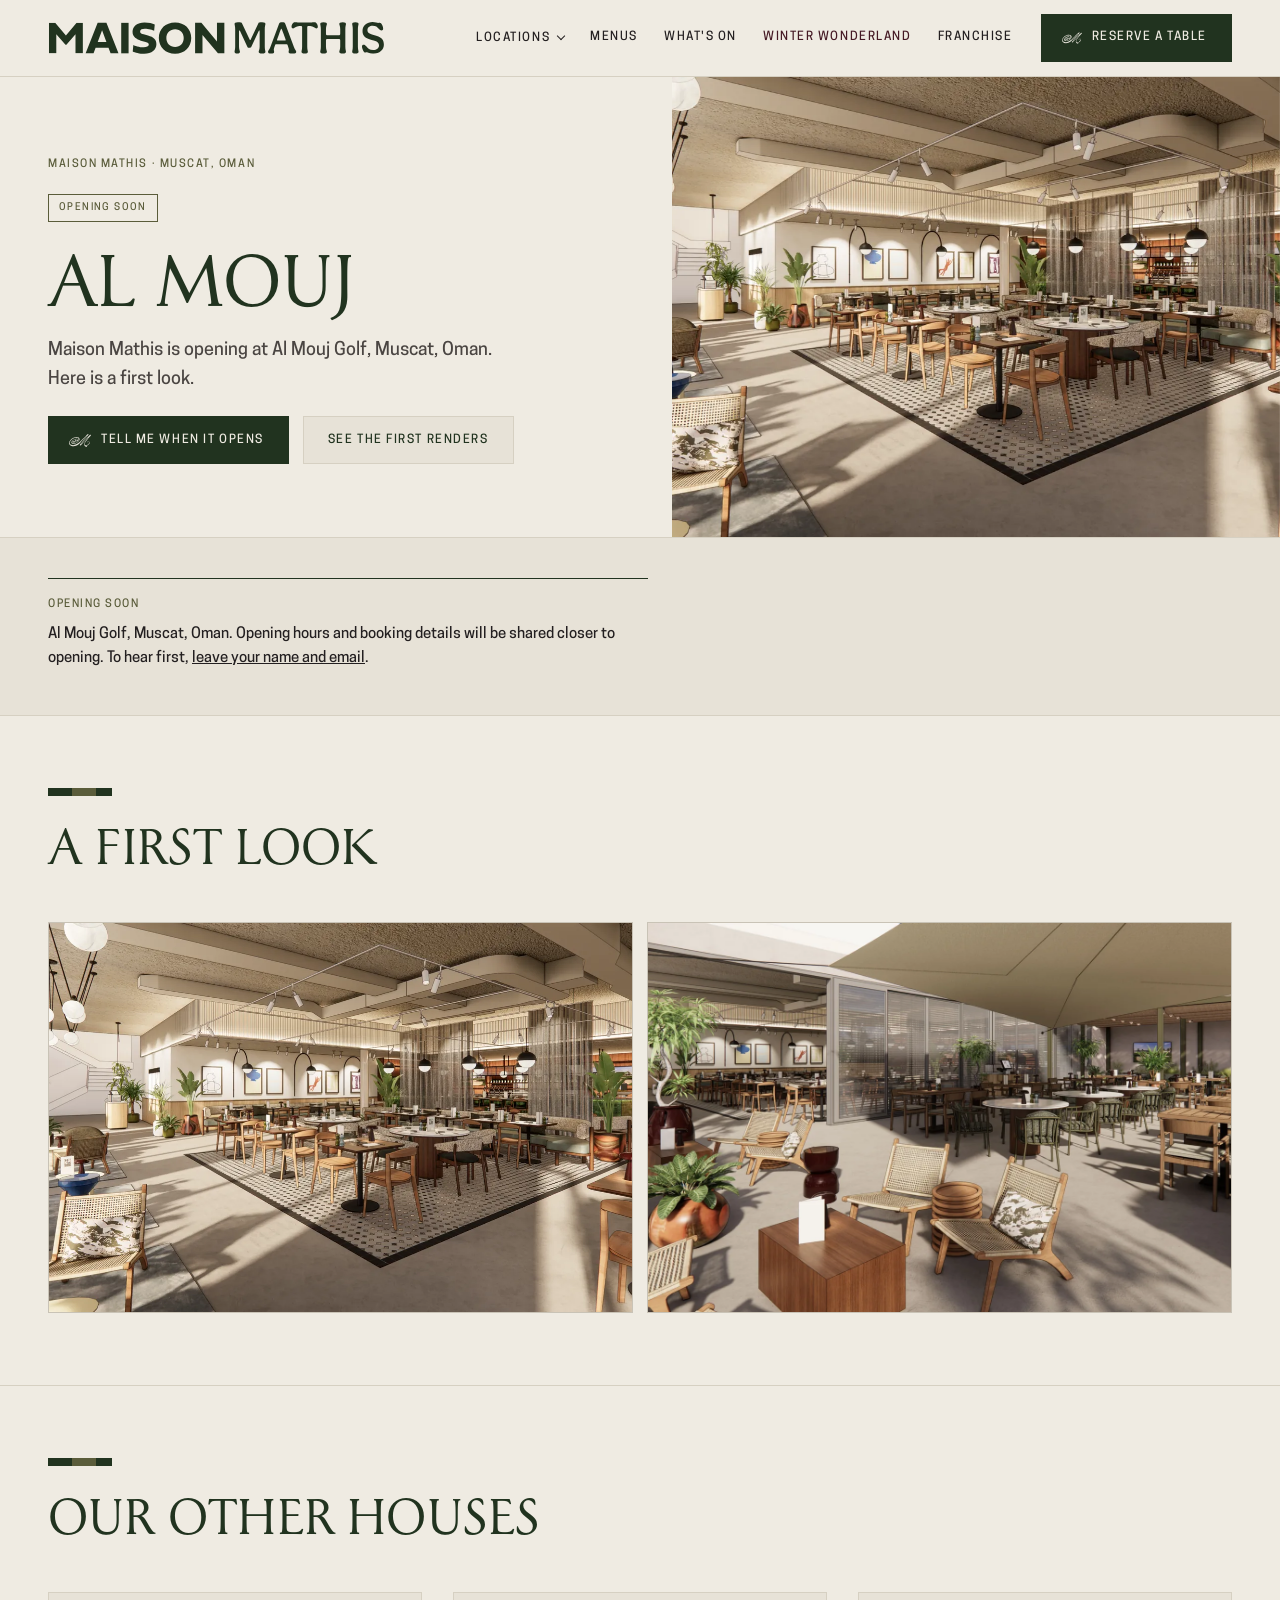
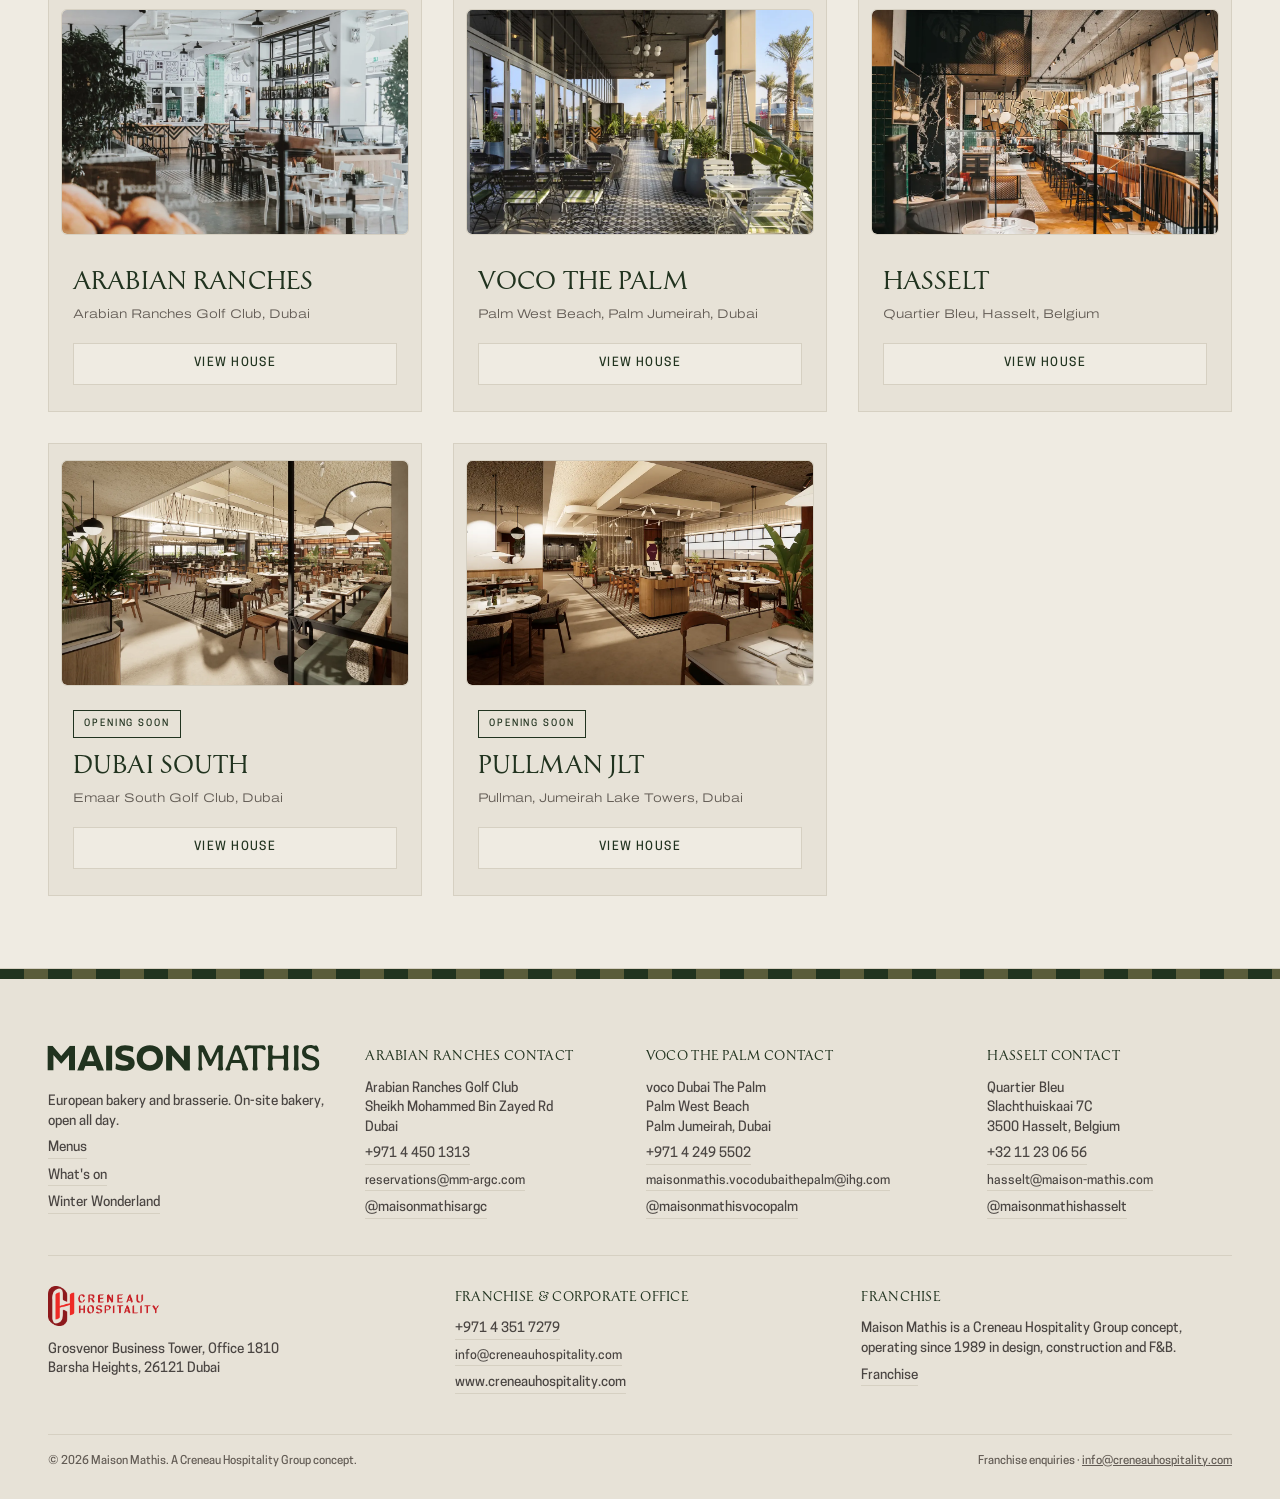
==== commit 25da1c95: "new" ====
--- a/al-mouj/index.html
+++ b/al-mouj/index.html
@@ -24,12 +24,16 @@
 <meta name="twitter:card" content="summary_large_image">
 <meta name="twitter:title" content="Maison Mathis Al Mouj | Opening Soon in Muscat, Oman">
 <meta name="twitter:description" content="Maison Mathis is opening at Al Mouj Golf in Muscat, Oman. See the first renders of the new house.">
-<link rel="icon" type="image/svg+xml" href="/assets/img/background-9e1c.svg">
+<link rel="preconnect" href="https://www.sevenrooms.com">
+<link rel="dns-prefetch" href="https://www.sevenrooms.com">
+<link rel="preconnect" href="https://widget.servmeco.com">
+<link rel="dns-prefetch" href="https://widget.servmeco.com">
+<link rel="icon" type="image/svg+xml" href="/assets/img/favicon.svg">
 <style>:root{color-scheme:light;box-sizing:border-box;padding-top:env(safe-area-inset-top,0px);padding-bottom:env(safe-area-inset-bottom,0px)}html{scroll-padding-top:env(safe-area-inset-top,0px)}body{margin:0;padding:0;font:14px -apple-system,BlinkMacSystemFont,sans-serif;background:#faf9f5;color:#141413}img{max-width:100%}[hidden]:not([hidden=until-found i]){display:none!important}</style>
 <link rel="preload" as="font" type="font/woff" href="/assets/fonts/tenderness.woff" crossorigin>
 <link rel="preload" as="font" type="font/woff" href="/assets/fonts/cooper-hewitt.woff" crossorigin>
 <link rel="preload" as="font" type="font/woff" href="/assets/fonts/archivo-expanded.woff" crossorigin>
-<link rel="stylesheet" href="/assets/css/site.c8506269.css">
+<link rel="stylesheet" href="/assets/css/site.d7821f0b.css">
 <script type="application/ld+json">
 {
  "@context": "https://schema.org",
@@ -62,56 +66,61 @@
 </script>
 </head>
 <body>
-
-
+<a class="skip" href="#content" id="skipLink">Skip to content</a>
 <header class="site">
-<div class="bar">
-<a aria-label="Maison Mathis home" class="mark" href="/">
-<img alt="Maison Mathis" id="dupimg0" src="/assets/img/maison-mathis.svg"/>
-</a>
-<nav class="main">
-<div class="nav-drop">
-<a aria-haspopup="true" href="/#locations">Locations</a>
-<div class="nav-sub">
-<div class="nav-sub-box">
-<a href="/arabian-ranches/">Arabian Ranches</a>
-<a href="/voco-the-palm/">voco The Palm</a>
-<a href="/hasselt/">Hasselt</a>
-<a href="/dubai-south/">Dubai South</a>
-<a href="/al-mouj/">Al Mouj</a>
-<a href="/pullman-jlt/">Pullman JLT</a>
-</div>
-</div>
-</div>
-<a href="/#whatson">What's on</a>
-<a class="ww-link" href="/winter-wonderland/">Winter Wonderland</a>
-<a href="/franchise/">Franchise</a>
-</nav>
-<a class="btn btn-primary" href="/#book">Reserve a table</a>
-<button aria-controls="mobileMenu" aria-expanded="false" class="burger" type="button"><span class="burger-label">Menu</span><span aria-hidden="true" class="burger-caret"></span></button>
-</div>
-<div class="mmenu" hidden="" id="mobileMenu">
-<nav aria-label="Main menu">
-<a class="mm-link" href="/#locations">Locations</a>
-<div class="mm-sub">
-<a href="/arabian-ranches/">Arabian Ranches</a>
-<a href="/voco-the-palm/">voco The Palm</a>
-<a href="/hasselt/">Hasselt</a>
-<a href="/dubai-south/">Dubai South</a>
-<a href="/al-mouj/">Al Mouj</a>
-<a href="/pullman-jlt/">Pullman JLT</a>
-</div>
-<a class="mm-link" href="/#whatson">What's on</a>
-<a class="mm-link ww-link" href="/winter-wonderland/">Winter Wonderland</a>
-<a class="mm-link" href="/franchise/">Franchise</a>
-<a class="btn btn-primary" href="/#book">Reserve a table</a>
-</nav>
-</div>
-<div class="mm-backdrop" hidden=""></div>
+  <div class="bar">
+    <a class="mark" href="/" aria-label="Maison Mathis home">
+      <img id="dupimg0" src="/assets/img/maison-mathis.svg" alt="Maison Mathis" width="320" height="30">
+    </a>
+    <nav class="main" aria-label="Main">
+      <div class="nav-drop">
+        <a href="/#locations" aria-haspopup="true">Locations</a>
+        <div class="nav-sub">
+          <div class="nav-sub-box">
+            <span class="nav-group" aria-hidden="true">Open</span>
+            <a href="/arabian-ranches/">Arabian Ranches</a>
+            <a href="/voco-the-palm/">voco The Palm</a>
+            <a href="/hasselt/">Hasselt</a>
+            <span class="nav-group" aria-hidden="true">Opening soon</span>
+            <a href="/dubai-south/">Dubai South <span class="visually-hidden">(opening soon)</span></a>
+            <a href="/al-mouj/">Al Mouj <span class="visually-hidden">(opening soon)</span></a>
+            <a href="/pullman-jlt/">Pullman JLT <span class="visually-hidden">(opening soon)</span></a>
+          </div>
+        </div>
+      </div>
+      <a href="/#menus">Menus</a>
+      <a href="/#whatson">What's on</a>
+      <a class="ww-link" href="/winter-wonderland/">Winter Wonderland</a>
+      <a href="/franchise/">Franchise</a>
+    </nav>
+    <a class="btn btn-primary bar-reserve" href="/#book" aria-label="Reserve a table"><span class="full">Reserve a table</span><span class="short" aria-hidden="true">Reserve</span></a>
+    <button class="burger" type="button" aria-expanded="false" aria-controls="mobileMenu" aria-label="Open navigation"><span class="burger-icon" aria-hidden="true"><i></i></span></button>
+  </div>
+  <div class="mmenu" id="mobileMenu" hidden>
+    <nav aria-label="Main menu">
+      <a class="mm-link" href="/#locations">Locations</a>
+      <div class="mm-sub">
+        <span class="mm-group" aria-hidden="true">Open</span>
+        <a href="/arabian-ranches/">Arabian Ranches</a>
+        <a href="/voco-the-palm/">voco The Palm</a>
+        <a href="/hasselt/">Hasselt</a>
+        <span class="mm-group" aria-hidden="true">Opening soon</span>
+        <a href="/dubai-south/">Dubai South <span class="visually-hidden">(opening soon)</span></a>
+        <a href="/al-mouj/">Al Mouj <span class="visually-hidden">(opening soon)</span></a>
+        <a href="/pullman-jlt/">Pullman JLT <span class="visually-hidden">(opening soon)</span></a>
+      </div>
+      <a class="mm-link" href="/#menus">Menus</a>
+      <a class="mm-link" href="/#whatson">What's on</a>
+      <a class="mm-link ww-link" href="/winter-wonderland/">Winter Wonderland</a>
+      <a class="mm-link" href="/franchise/">Franchise</a>
+      <a class="btn btn-primary" href="/#book">Reserve a table</a>
+    </nav>
+  </div>
+  <div class="mm-backdrop" hidden></div>
 </header>
 
 <main id="house">
-  <div class="hero">
+  <div class="hero" id="content">
     <div class="hero-copy">
       <p class="label eyebrow">Maison Mathis &middot; Muscat, Oman</p>
       <span class="badge soon">Opening soon</span>
@@ -119,163 +128,159 @@
       <p class="standfirst">Maison Mathis is opening at Al Mouj Golf, Muscat, Oman. Here is a first look.</p>
       
       <div style="display:flex;gap:14px;flex-wrap:wrap;align-items:center">
-        <a class="btn btn-primary" href="/franchise/#franchise-form">Tell me when it opens</a>
+        <a class="btn btn-primary" href="/?house=Al+Mouj#interest">Tell me when it opens</a>
         <a class="btn btn-secondary" href="#photos">See the first renders</a>
       </div>
     </div>
     <div class="hero-media">
-      <img class="hero-img" src="/assets/img/maison-mathis-al-mouj-1.webp" alt="Maison Mathis Al Mouj" decoding="async">
-    </div>
-  </div>
-  <section class="hs-visit" id="visit">
-    <div class="wrap hs-visit-grid" style="grid-template-columns:1fr">
-      <div class="hs-soon"><h2>Opening soon</h2><p>Al Mouj Golf, Muscat, Oman. Opening hours and booking details will be shared closer to opening. To hear first, <a href="/franchise/#franchise-form" style="display:inline;text-decoration:underline">tell us you&rsquo;re interested</a>.</p></div>
-    </div>
-  </section>
-  <section class="band" id="photos">
-    <div class="wrap">
-      <div class="sec-head"><h2>A first look</h2></div>
-      <div class="hs-photos">
-        <button type="button" class="hs-photo" data-gallery="almouj" data-index="0" aria-label="Open photo 1 of 2"><img src="/assets/img/maison-mathis-al-mouj-1.webp" alt="Maison Mathis Al Mouj, photo 1" loading="lazy" decoding="async"></button>
-        <button type="button" class="hs-photo" data-gallery="almouj" data-index="1" aria-label="Open photo 2 of 2"><img src="/assets/img/maison-mathis-al-mouj-2.webp" alt="Maison Mathis Al Mouj, photo 2" loading="lazy" decoding="async"></button>
-      </div>
-    </div>
-  </section>
-  <section class="band hs-others" id="other-houses">
-    <div class="wrap">
-      <div class="sec-head"><h2>Our other houses</h2></div>
-      <div class="locs">
-        <article class="loc">
-          <div class="shot"><img src="/assets/img/maison-mathis-arabian-ranches-2.webp" alt="Maison Mathis Arabian Ranches" loading="lazy" decoding="async"></div>
+      <img class="hero-img" src="/assets/img/maison-mathis-al-mouj-1.webp" alt="Artist&#x27;s render of the Maison Mathis Al Mouj dining room, opening soon" width="1400" height="776" decoding="async">
+    </div>
+  </div>
+  <section class="hs-visit" id="visit"><div class="wrap hs-visit-grid" style="grid-template-columns:1fr">
+      <div class="hs-soon"><h2>Opening soon</h2><p>Al Mouj Golf, Muscat, Oman. Opening hours and booking details will be shared closer to opening. To hear first, <a href="/?house=Al+Mouj#interest" style="display:inline;text-decoration:underline">leave your name and email</a>.</p></div>
+  </div></section>
+  <section class="band" id="photos"><div class="wrap"><div class="sec-head"><h2>A first look</h2></div><div class="hs-photos">
+        <button type="button" class="hs-photo" data-gallery="almouj" data-index="0" aria-label="Open photo 1 of 2"><img src="/assets/img/maison-mathis-al-mouj-1.webp" alt="Artist&#x27;s render of the Maison Mathis Al Mouj dining room: globe pendants, rattan lounge chairs and a bar at the back" loading="lazy" decoding="async"></button>
+        <button type="button" class="hs-photo" data-gallery="almouj" data-index="1" aria-label="Open photo 2 of 2"><img src="/assets/img/maison-mathis-al-mouj-2.webp" alt="Artist&#x27;s render of the Maison Mathis Al Mouj terrace under shade sails, with rattan loungers and wicker chairs" loading="lazy" decoding="async"></button>
+      </div></div></section>
+<section class="band hs-others" id="other-houses"><div class="wrap"><div class="sec-head"><h2>Our other houses</h2></div><div class="locs">
+        <article class="loc">
+          <div class="shot"><img src="/assets/img/maison-mathis-arabian-ranches-2.webp" alt="The bar and bakery counter at Maison Mathis Arabian Ranches, with fresh bread in the foreground, wine shelves and olive trees behind" width="1400" height="788" loading="lazy" decoding="async"></div>
           <div class="loc-body">
             <span class="badge live">Open</span>
             <h3><a href="/arabian-ranches/">Arabian Ranches</a></h3>
             <p class="meta">Arabian Ranches Golf Club, Dubai</p>
-            <div class="acts"><a class="btn btn-tertiary" href="/arabian-ranches/">View house</a></div>
-          </div>
-        </article>
-        <article class="loc">
-          <div class="shot"><img src="/assets/img/maison-mathis-voco-the-palm.webp" alt="Maison Mathis voco The Palm" loading="lazy" decoding="async"></div>
+            <div class="acts"><div class="acts-links"><a class="btn btn-tertiary" href="/arabian-ranches/">View house</a></div></div>
+          </div>
+        </article>
+        <article class="loc">
+          <div class="shot"><img src="/assets/img/the-covered-terrace-of-maison-mathis-voco-the-palm-bistr.webp" alt="The covered terrace of Maison Mathis voco The Palm: bistro chairs on patterned tiles, patio heaters, palms and the Palm Jumeirah skyline beyond" width="1200" height="675" loading="lazy" decoding="async"></div>
           <div class="loc-body">
             <span class="badge live">Open</span>
             <h3><a href="/voco-the-palm/">voco The Palm</a></h3>
-            <p class="meta">voco Dubai The Palm, Dubai</p>
-            <div class="acts"><a class="btn btn-tertiary" href="/voco-the-palm/">View house</a></div>
-          </div>
-        </article>
-        <article class="loc">
-          <div class="shot"><img src="/assets/img/maison-mathis-hasselt.webp" alt="Maison Mathis Hasselt" loading="lazy" decoding="async"></div>
+            <p class="meta">Palm West Beach, Palm Jumeirah, Dubai</p>
+            <div class="acts"><div class="acts-links"><a class="btn btn-tertiary" href="/voco-the-palm/">View house</a></div></div>
+          </div>
+        </article>
+        <article class="loc">
+          <div class="shot"><img src="/assets/img/the-marble-bar-and-mezzanine-of-maison-mathis-hasselt-un.webp" alt="The marble bar and mezzanine of Maison Mathis Hasselt under globe pendant lights, with a tan leather banquette along the window" width="1200" height="675" loading="lazy" decoding="async"></div>
           <div class="loc-body">
             <span class="badge live">Open</span>
             <h3><a href="/hasselt/">Hasselt</a></h3>
-            <p class="meta">Slachthuiskaai 7C</p>
-            <div class="acts"><a class="btn btn-tertiary" href="/hasselt/">View house</a></div>
-          </div>
-        </article>
-        <article class="loc">
-          <div class="shot"><img src="/assets/img/maison-mathis-dubai-south-1.webp" alt="Maison Mathis Dubai South" loading="lazy" decoding="async"></div>
+            <p class="meta">Quartier Bleu, Hasselt, Belgium</p>
+            <div class="acts"><div class="acts-links"><a class="btn btn-tertiary" href="/hasselt/">View house</a></div></div>
+          </div>
+        </article>
+        <article class="loc">
+          <div class="shot"><img src="/assets/img/maison-mathis-dubai-south-1.webp" alt="Artist&#x27;s render of the Maison Mathis Dubai South dining room, opening soon" width="1400" height="783" loading="lazy" decoding="async"></div>
           <div class="loc-body">
             <span class="badge soon">Opening soon</span>
             <h3><a href="/dubai-south/">Dubai South</a></h3>
             <p class="meta">Emaar South Golf Club, Dubai</p>
-            <div class="acts"><a class="btn btn-tertiary" href="/dubai-south/">View house</a></div>
-          </div>
-        </article>
-        <article class="loc">
-          <div class="shot"><img src="/assets/img/maison-mathis-pullman-jlt-1.webp" alt="Maison Mathis Pullman JLT" loading="lazy" decoding="async"></div>
+            <div class="acts"><div class="acts-links"><a class="btn btn-tertiary" href="/dubai-south/">View house</a></div></div>
+          </div>
+        </article>
+        <article class="loc">
+          <div class="shot"><img src="/assets/img/maison-mathis-pullman-jlt-1.webp" alt="Artist&#x27;s render of the Maison Mathis Pullman JLT dining room, opening soon" width="1400" height="788" loading="lazy" decoding="async"></div>
           <div class="loc-body">
             <span class="badge soon">Opening soon</span>
             <h3><a href="/pullman-jlt/">Pullman JLT</a></h3>
             <p class="meta">Pullman, Jumeirah Lake Towers, Dubai</p>
-            <div class="acts"><a class="btn btn-tertiary" href="/pullman-jlt/">View house</a></div>
-          </div>
-        </article>
-      </div>
-    </div>
-  </section>
+            <div class="acts"><div class="acts-links"><a class="btn btn-tertiary" href="/pullman-jlt/">View house</a></div></div>
+          </div>
+        </article>
+</div></div></section>
 </main>
 
 <footer class="site">
-<div class="wrap">
-<div class="foot-grid">
-<div class="col mark">
-<img alt="Maison Mathis" src="/assets/img/maison-mathis.svg"/>
-<p>European bakery and brasserie. On-site bakery, open all day.</p>
-<a href="/#whatson">What's on this week</a>
-<a href="/winter-wonderland/">Winter Wonderland</a>
-</div>
-<div>
-<h4><a href="/arabian-ranches/">Arabian Ranches</a></h4>
-<div class="col">
-<p>Arabian Ranches Golf Club<br/>Sheikh Mohammed Bin Zayed Rd<br/>Dubai</p>
-<a href="/#book">+971 4 450 1313</a>
-<a href="mailto:reservations@mm-argc.com">reservations@mm-argc.com</a>
-<a href="https://www.instagram.com/maisonmathisargc" rel="noopener" target="_blank">@maisonmathisargc</a>
-</div>
-</div>
-<div>
-<h4><a href="/voco-the-palm/">voco The Palm</a></h4>
-<div class="col">
-<p>voco Dubai The Palm<br/>Palm West Beach<br/>Palm Jumeirah, Dubai</p>
-<a href="/#book">+971 4 249 5502</a>
-<a href="mailto:maisonmathis.vocodubaithepalm@ihg.com">maisonmathis.vocodubaithepalm@ihg.com</a>
-<a href="https://www.instagram.com/maisonmathisvocopalm/" rel="noopener" target="_blank">@maisonmathisvocopalm</a>
-</div>
-</div>
-<div>
-<h4><a href="/hasselt/">Hasselt</a></h4>
-<div class="col">
-<p>Slachthuiskaai 7C<br/>3500 Hasselt<br/>Belgium</p>
-<a href="/#book">+32 11 23 06 56</a>
-<a href="/#book">hasselt@maison-mathis.com</a>
-<a href="https://www.instagram.com/maisonmathishasselt" rel="noopener" target="_blank">@maisonmathishasselt</a>
-</div>
-</div>
-</div>
-<div class="foot-grid three" style="margin-top:36px;padding-top:30px;border-top:1px solid var(--rule)">
-<div>
-<img alt="Creneau Hospitality" class="creneau-mark" src="/assets/img/creneau-hospitality.png"/>
-<div class="col">
-<p>Grosvenor Business Tower, Office 1810<br/>Barsha Heights, 26121 Dubai</p>
-</div>
-</div>
-<div>
-<h4>Contact</h4>
-<div class="col">
-<a href="/franchise/">+971 (0)4 35 17 279</a>
-<a href="/franchise/">info@creneauhospitality.com</a>
-<a href="/franchise/">www.creneauhospitality.com</a>
-</div>
-</div>
-<div>
-<h4>Franchise</h4>
-<div class="col">
-<p>Maison Mathis is a Creneau Hospitality Group concept, operating since 1989 in design,
+  <div class="wrap">
+    <div class="foot-grid">
+
+      <div class="col mark">
+        <img src="/assets/img/maison-mathis.svg" alt="Maison Mathis" width="320" height="26">
+        <p>European bakery and brasserie. On-site bakery, open all day.</p>
+        <a href="/#menus">Menus</a>
+        <a href="/#whatson">What's on</a>
+        <a href="/winter-wonderland/">Winter Wonderland</a>
+      </div>
+
+      <div>
+        <h2 class="foot-h">Arabian Ranches contact</h2>
+        <div class="col">
+          <p>Arabian Ranches Golf Club<br>Sheikh Mohammed Bin Zayed Rd<br>Dubai</p>
+          <a href="tel:+97144501313">+971 4 450 1313</a>
+          <a href="mailto:reservations@mm-argc.com">reservations@mm-argc.com</a>
+          <a href="https://www.instagram.com/maisonmathisargc" target="_blank" rel="noopener">@maisonmathisargc</a>
+        </div>
+      </div>
+
+      <div>
+        <h2 class="foot-h">voco The Palm contact</h2>
+        <div class="col">
+          <p>voco Dubai The Palm<br>Palm West Beach<br>Palm Jumeirah, Dubai</p>
+          <a href="tel:+97142495502">+971 4 249 5502</a>
+          <a href="mailto:maisonmathis.vocodubaithepalm@ihg.com">maisonmathis.vocodubaithepalm@ihg.com</a>
+          <a href="https://www.instagram.com/maisonmathisvocopalm/" target="_blank" rel="noopener">@maisonmathisvocopalm</a>
+        </div>
+      </div>
+
+      <div>
+        <h2 class="foot-h">Hasselt contact</h2>
+        <div class="col">
+          <p>Quartier Bleu<br>Slachthuiskaai 7C<br>3500 Hasselt, Belgium</p>
+          <a href="tel:+3211230656">+32 11 23 06 56</a>
+          <a href="mailto:hasselt@maison-mathis.com">hasselt@maison-mathis.com</a>
+          <a href="https://www.instagram.com/maisonmathishasselt" target="_blank" rel="noopener">@maisonmathishasselt</a>
+        </div>
+      </div>
+
+    </div>
+
+    <div class="foot-grid three" style="margin-top:36px;padding-top:30px;border-top:1px solid var(--rule)">
+      <div>
+        <img class="creneau-mark" src="/assets/img/creneau-hospitality.png" alt="Creneau Hospitality" width="367" height="132">
+        <div class="col">
+          <p>Grosvenor Business Tower, Office 1810<br>Barsha Heights, 26121 Dubai</p>
+        </div>
+      </div>
+      <div>
+        <h2 class="foot-h">Franchise &amp; corporate office</h2>
+        <div class="col">
+          <a href="tel:+97143517279">+971 4 351 7279</a>
+          <a href="mailto:info@creneauhospitality.com">info@creneauhospitality.com</a>
+          <a href="https://www.creneauhospitality.com" target="_blank" rel="noopener">www.creneauhospitality.com</a>
+        </div>
+      </div>
+      <div>
+        <h2 class="foot-h">Franchise</h2>
+        <div class="col">
+          <p>Maison Mathis is a Creneau Hospitality Group concept, operating since 1989 in design,
             construction and F&amp;B.</p>
-<a href="/franchise/#franchise-form">Request the franchise pack</a>
-</div>
-</div>
-</div>
-<div class="foot-base">
-<span>© 2026 Maison Mathis. A Creneau Hospitality Group concept.</span>
-<span>Franchise enquiries · <a href="mailto:info@creneauhospitality.com" style="color:inherit">info@creneauhospitality.com</a></span>
-</div>
-</div>
+          <a href="/franchise/">Franchise</a>
+        </div>
+      </div>
+    </div>
+
+    <div class="foot-base">
+      <span>&copy; 2026 Maison Mathis. A Creneau Hospitality Group concept.</span>
+      <span>Franchise enquiries &middot; <a href="mailto:info@creneauhospitality.com" style="color:inherit">info@creneauhospitality.com</a></span>
+    </div>
+  </div>
 </footer>
 
-<dialog aria-labelledby="gTitle" class="gallery" id="galleryDialog">
-<div class="g-head">
-<h3 id="gTitle"></h3>
-<span class="label" id="gCount"></span>
-<button class="g-close" id="gClose" type="button">Close</button>
-</div>
-<div class="g-stage" id="gStage">
-<button aria-label="Previous image" class="g-nav g-prev" id="gPrev" type="button">Prev</button>
-<img alt="" id="gImg" src=""/>
-<button aria-label="Next image" class="g-nav g-next" id="gNext" type="button">Next</button>
-</div>
-<div class="g-thumbs" id="gThumbs"></div>
-</dialog>
-<script src="/assets/js/site.762c9f34.js" defer></script>
+<dialog class="gallery" id="galleryDialog" aria-labelledby="gTitle">
+    <div class="g-head">
+      <h3 id="gTitle"></h3>
+      <span class="label" id="gCount"></span>
+      <button type="button" class="g-close" id="gClose">Close</button>
+    </div>
+    <div class="g-stage" id="gStage">
+      <button type="button" class="g-nav g-prev" id="gPrev" aria-label="Previous image">Previous</button>
+      <img id="gImg" src="" alt="">
+      <button type="button" class="g-nav g-next" id="gNext" aria-label="Next image">Next</button>
+    </div>
+    <div class="g-thumbs" id="gThumbs"></div>
+  </dialog>
+<script src="/assets/js/site.09a7b015.js" defer></script>
 </body>
 </html>
--- a/assets/css/site.d7821f0b.css
+++ b/assets/css/site.d7821f0b.css
@@ -0,0 +1,1376 @@
+/* ============================================================
+     FONTS - real brand files from the Maison Mathis Brand
+     Guidelines artifact (Tenderness, Cooper Hewitt, Archivo Expanded
+     Light, Pinyon Script), inlined so the page is self-contained.
+     ============================================================ */
+  @font-face {
+    font-family: "Tenderness";
+    src: url("/assets/fonts/tenderness.woff") format("woff");
+    font-weight: 400; font-style: normal; font-display: swap;
+  }
+  @font-face {
+    font-family: "Cooper Hewitt";
+    src: url("/assets/fonts/cooper-hewitt.woff") format("woff");
+    font-weight: 500; font-style: normal; font-display: swap;
+  }
+  @font-face {
+    font-family: "Archivo Expanded";
+    src: url("/assets/fonts/archivo-expanded.woff") format("woff");
+    font-weight: 300; font-style: normal; font-display: swap;
+  }
+  @font-face {
+    font-family: "Pinyon Script";
+    src: url("/assets/fonts/pinyon-script.woff") format("woff");
+    font-weight: 400; font-style: normal; font-display: swap;
+  }
+
+  /* ============================================================
+     TOKENS - values taken from the design system, not invented.
+     The brand has one theme; this page commits to it and paints
+     every surface explicitly.
+     ============================================================ */
+  :root {
+    --forest: #21331F;
+    --olive: #5A5C3A;
+    --bordeaux: #451924;
+    --sky: #B6D8F1;
+    --blush: #F5D5D3;
+    --cream: #EFEBE2;
+    --ink: #231F20;
+    --white: #FFFFFF;
+
+    --paper: #EFEBE2;
+    --paper-2: #E7E2D7;
+    --rule: #D6D0C2;
+    --rule-soft: #DFDACE;
+    --ink-soft: #4A4542;
+    --ink-mute: #726B64;
+
+    --display: "Tenderness", Georgia, "Times New Roman", serif;
+    --sans: "Cooper Hewitt", "Helvetica Neue", Arial, sans-serif;
+    --info: "Archivo Expanded", "Arial Narrow", Arial, sans-serif;
+    --script: "Pinyon Script", "Brush Script MT", cursive;
+
+    --stripe: repeating-linear-gradient(90deg,
+                var(--forest) 0 24px, var(--olive) 24px 48px);
+
+    --gutter: 28px;
+    --maxw: 1240px;
+  }
+
+  * { box-sizing: border-box; }
+
+  body {
+    margin: 0;
+    background: var(--paper);
+    color: var(--ink);
+    font-family: var(--sans);
+    font-size: 16px;
+    font-weight: 500;
+    line-height: 1.45;
+    -webkit-font-smoothing: antialiased;
+  }
+
+  img { display: block; max-width: 100%; }
+
+  h1, h2, h3, h4 {
+    margin: 0;
+    font-family: var(--display);
+    font-weight: 400;
+    text-transform: uppercase;
+    text-wrap: balance;
+    letter-spacing: .005em;
+  }
+
+  p { margin: 0; }
+
+  a { color: inherit; }
+
+  .wrap {
+    max-width: var(--maxw);
+    margin: 0 auto;
+    padding: 0 var(--gutter);
+  }
+
+  /* ---------- type styles ---------- */
+
+  .label {
+    font-family: var(--sans);
+    font-size: 11px;
+    font-weight: 500;
+    letter-spacing: .14em;
+    text-transform: uppercase;
+    line-height: 1.3;
+  }
+
+  .desc {
+    font-family: var(--info);
+    font-weight: 300;
+    font-size: 13.5px;
+    line-height: 1.5;
+    letter-spacing: .01em;
+  }
+
+  .script { font-family: var(--script); text-transform: none; font-weight: 400; }
+
+  /* ---------- buttons: three tiers, never more ---------- */
+
+  .btn {
+    display: inline-flex;
+    align-items: center;
+    justify-content: center;
+    gap: 8px;
+    font-family: var(--sans);
+    font-size: 12px;
+    font-weight: 500;
+    letter-spacing: .13em;
+    text-transform: uppercase;
+    padding: 13px 22px;
+    border: 1px solid transparent;
+    border-radius: 0;
+    text-decoration: none;
+    cursor: pointer;
+    transition: background .15s ease, color .15s ease, border-color .15s ease;
+  }
+  .btn-primary { background: var(--forest); color: var(--cream); }
+  .btn-primary:hover { background: #2C4429; }
+  .btn-secondary { background: transparent; color: var(--forest); border-color: var(--forest); }
+  .btn-secondary:hover { background: var(--forest); color: var(--cream); }
+  .btn-tertiary {
+    background: transparent; color: var(--forest);
+    padding: 6px 0; letter-spacing: .1em;
+    border-bottom: 1px solid currentColor;
+  }
+  .btn-tertiary:hover { color: var(--olive); }
+
+  .on-dark .btn-primary { background: var(--cream); color: var(--forest); }
+  .on-dark .btn-primary:hover { background: var(--white); }
+  .on-dark .btn-secondary { color: var(--cream); border-color: var(--cream); }
+  .on-dark .btn-secondary:hover { background: var(--cream); color: var(--forest); }
+  .on-dark .btn-tertiary { color: var(--cream); }
+
+  :focus-visible { outline: 2px solid var(--forest); outline-offset: 3px; }
+  .on-dark :focus-visible { outline-color: var(--cream); }
+
+
+
+  /* ---------- header ---------- */
+
+  header.site {
+    position: sticky; top: 0; z-index: 50;
+    background: var(--paper);
+    border-bottom: 1px solid var(--rule);
+  }
+  .bar {
+    display: flex; align-items: center; gap: 28px;
+    padding: 16px var(--gutter);
+    max-width: var(--maxw); margin: 0 auto;
+  }
+  .bar .mark { display: block; }
+  .bar .mark img { height: 30px; width: auto; }
+  .bar .mark .fallback {
+    font-family: var(--display); font-size: 21px; text-transform: uppercase;
+    color: var(--forest); letter-spacing: .02em;
+  }
+  nav.main { margin-left: auto; display: flex; gap: 26px; align-items: center; }
+  nav.main a {
+    font-size: 12px; font-weight: 500; letter-spacing: .13em;
+    text-transform: uppercase; text-decoration: none; color: var(--ink);
+    padding: 4px 0; border-bottom: 1px solid transparent;
+  }
+  nav.main a:hover { border-bottom-color: var(--forest); }
+  .nav-drop { position: relative; }
+  .nav-drop > a::after { content: ""; display: inline-block; width: 5px; height: 5px; margin-left: 8px; position: relative; top: -2px;
+    border-right: 1.2px solid currentColor; border-bottom: 1.2px solid currentColor; transform: rotate(45deg); }
+  .nav-sub { display: none; position: absolute; top: 100%; left: -18px; padding-top: 14px; z-index: 60; }
+  .nav-drop:hover .nav-sub, .nav-drop:focus-within .nav-sub { display: block; }
+  .nav-sub-box { min-width: 220px; padding: 8px 0; background: var(--paper); border: 1px solid var(--rule); }
+  nav.main .nav-sub a { display: block; padding: 10px 20px; border-bottom: 0; white-space: nowrap; }
+  nav.main .nav-sub a:hover { background: var(--paper-2); }
+  .loc { scroll-margin-top: 110px; }
+  .burger { display: none; }
+
+  /* section headings land clear of the sticky header */
+  section[id] { scroll-margin-top: 92px; }
+
+  /* ---------- hero ---------- */
+
+  .hero {
+    display: grid;
+    grid-template-columns: 1.05fr .95fr;
+    gap: 0;
+    border-bottom: 1px solid var(--rule);
+  }
+  .hero-copy {
+    padding: 72px var(--gutter) 64px;
+    padding-left: max(var(--gutter), calc((100vw - var(--maxw)) / 2 + var(--gutter)));
+    display: flex; flex-direction: column; justify-content: center; gap: 22px;
+  }
+  .hero h1 {
+    font-size: clamp(42px, 5.6vw, 82px);
+    line-height: .9;
+    color: var(--forest);
+    max-width: 11ch;
+  }
+  .hero .standfirst { font-size: 17px; max-width: 42ch; color: var(--ink-soft); }
+  .hero .eyebrow { color: var(--olive); }
+
+  .hero-media { position: relative; min-height: 460px; background: var(--paper-2); }
+  .hero-media .hero-img { position: absolute; inset: 0; width: 100%; height: 100%; max-width: none; object-fit: cover; object-position: 50% 68%; display: block; }
+
+  /* ---------- image slots ---------- */
+
+  /* ---------- temporary image panels ----------
+     Stand-ins until the real photography is supplied. Brand-legal
+     grounds only; monogram watermark; caption names the source file. */
+  .slot {
+    position: relative;
+    width: 100%; height: 100%;
+    min-height: 200px;
+    display: flex; align-items: flex-end;
+    padding: 16px 18px;
+    overflow: hidden;
+    background-color: var(--olive);
+  }
+  .slot::after {
+    content: "";
+    position: absolute; inset: 0;
+    background: url("/assets/img/background.svg") no-repeat center 42% / 54px auto;
+    opacity: .26;
+    pointer-events: none;
+  }
+  .slot::before {
+    content: "";
+    position: absolute; left: 0; right: 0; bottom: 0; height: 6px;
+    background: var(--stripe);
+    opacity: .55;
+  }
+  .slot .slot-note {
+    position: relative; z-index: 1;
+    font-family: var(--sans); font-size: 10px; font-weight: 500;
+    letter-spacing: .13em; text-transform: uppercase;
+    line-height: 1.55; max-width: 34ch;
+    color: var(--cream);
+  }
+  /* light grounds take the forest monogram and forest type */
+  .slot.ph-blush, .slot.ph-sky { background-color: var(--blush); }
+  .slot.ph-sky { background-color: var(--sky); }
+  .slot.ph-blush::after, .slot.ph-sky::after {
+    background-image: url("/assets/img/favicon.svg");
+    opacity: .3;
+  }
+  .slot.ph-blush .slot-note, .slot.ph-sky .slot-note { color: var(--forest); }
+  .slot.ph-forest { background-color: var(--forest); }
+  .slot.ph-olive { background-color: var(--olive); }
+  .slot.ph-bordeaux { background-color: var(--bordeaux); }
+
+  .slot.tall { min-height: 460px; }
+  .slot.tall::after { background-size: 104px auto; background-position: center 40%; }
+  .slot.tall .slot-note { font-size: 11px; }
+  .slot.wide { min-height: 300px; }
+
+  /* real imagery */
+  .shot { position: relative; width: 100%; height: 100%; min-height: 200px; overflow: hidden; background: var(--paper-2); }
+  .shot img { width: 100%; height: 100%; object-fit: cover; display: block; }
+  .shot.tall { min-height: 460px; }
+  /* Card images: a fixed ratio, so every tile is identical whatever the
+     text below it does. Without this the image box inherits the card's
+     stretched height and each one ends up a different size. */
+  .promo .shot, .loc .shot {
+    flex: 0 0 auto;
+    height: auto;
+    min-height: 0;
+    aspect-ratio: 20 / 13;          /* matches the 800x520 assets exactly */
+    border-bottom: 1px solid var(--rule);
+  }
+  .promo .shot img, .loc .shot img { position: absolute; inset: 0; }
+  .credit {
+    position: absolute; left: 0; bottom: 0;
+    background: var(--cream); color: var(--olive);
+    font-family: var(--sans); font-size: 9.5px; font-weight: 500;
+    letter-spacing: .12em; text-transform: uppercase; padding: 5px 9px;
+  }
+
+  /* ---------- venue picker ---------- */
+
+  .picker {
+    background: var(--paper-2);
+    border-bottom: 1px solid var(--rule);
+    padding: 28px 0 32px;
+  }
+  .picker-head {
+    display: flex; align-items: baseline; gap: 16px; flex-wrap: wrap;
+    margin-bottom: 18px;
+  }
+  .picker-head h2 { font-size: 24px; color: var(--forest); }
+  .picker-head .label { color: var(--ink-mute); }
+
+  .venues { display: grid; grid-template-columns: repeat(4, 1fr); gap: 1px; background: var(--rule); border: 1px solid var(--rule); }
+  .venue {
+    background: var(--cream);
+    padding: 22px 20px 20px;
+    display: flex; flex-direction: column; gap: 12px;
+  }
+  .venue h3 { font-size: 19px; color: var(--forest); line-height: 1.05; }
+  .venue .where { font-size: 13px; color: var(--ink-mute); }
+  .venue .hours { font-size: 13.5px; }
+  .venue .acts { margin-top: auto; display: flex; flex-wrap: wrap; gap: 10px; align-items: center; padding-top: 6px; }
+
+  .status { display: inline-flex; align-items: center; gap: 7px; }
+  .status .dot { width: 7px; height: 7px; border-radius: 50%; display: inline-block; }
+  .open .dot { background: var(--olive); }
+  .shut .dot { background: var(--ink-mute); }
+  .open { color: var(--olive); }
+  .shut { color: var(--ink-mute); }
+
+  /* ---------- section frames ---------- */
+
+  section.band { padding: 72px 0; border-bottom: 1px solid var(--rule); }
+  .sec-head { display: flex; align-items: flex-end; gap: 20px; flex-wrap: wrap; margin-bottom: 34px; }
+  .sec-head h2 { font-size: clamp(28px, 3.4vw, 42px); color: var(--forest); line-height: .95; }
+  .sec-head .sub { font-size: 15px; color: var(--ink-soft); max-width: 46ch; }
+  .sec-head .spacer { margin-left: auto; }
+
+  /* ---------- promotions ---------- */
+
+  .filters { display: flex; flex-wrap: wrap; gap: 8px; margin-bottom: 24px; }
+  .filter, .mn-loc {
+    font-family: var(--sans); font-size: 11px; font-weight: 500;
+    letter-spacing: .13em; text-transform: uppercase;
+    padding: 9px 16px; border: 1px solid var(--rule); background: transparent;
+    color: var(--ink-soft); cursor: pointer; border-radius: 0;
+  }
+  .filter[aria-pressed="true"], .mn-loc[aria-pressed="true"] { background: var(--forest); color: var(--cream); border-color: var(--forest); }
+
+  .week { display: grid; grid-template-columns: repeat(7, 1fr); border-top: 1px solid var(--forest); border-left: 1px solid var(--rule); }
+  .wk-day { padding: 16px 14px 18px; border-right: 1px solid var(--rule); border-bottom: 1px solid var(--rule); min-width: 0; }
+  .wk-day:has(.wk-today:not([hidden])) { background: var(--paper-2); }
+  .wk-dayhead { margin-bottom: 12px; }
+  .wk-dayhead h3 { font-size: 22px; color: var(--forest); line-height: 1; }
+  .wk-today {
+    display: inline-block; margin-top: 8px; padding: 3px 8px;
+    background: var(--sky); color: var(--forest);
+    font-size: 9.5px; font-weight: 500; letter-spacing: .14em; text-transform: uppercase;
+  }
+  .wk-today[hidden] { display: none; }
+  .wk-list { list-style: none; margin: 0; padding: 0; }
+  .wk-item { padding: 10px 0; border-top: 1px solid var(--rule); display: flex; flex-direction: column; gap: 4px; }
+  .wk-item.is-first { border-top: 0; padding-top: 0; }
+  .wk-item.is-last { padding-bottom: 0; }
+  .wk-time { font-size: 10px; font-weight: 500; letter-spacing: .13em; text-transform: uppercase; color: var(--olive); }
+  .wk-item h4 { font-family: var(--display); font-weight: 400; font-size: 17px; line-height: 1.05; text-transform: uppercase; color: var(--forest); margin: 0; }
+  .wk-price { font-family: var(--display); font-size: 18px; line-height: 1; color: var(--ink); white-space: nowrap; }
+  .wk-price small { font-size: 10px; letter-spacing: .1em; color: var(--ink-mute); }
+  .wk-desc { margin: 0; font-family: var(--info); font-weight: 300; font-size: 10.5px; line-height: 1.45; color: var(--ink-soft); }
+  .wk-none { margin: 0; font-size: 12px; color: var(--ink-mute); }
+  .wk-none[hidden] { display: none; }
+  .wk-cta { margin-top: 24px; }
+
+  /* ---------- menu preview ---------- */
+
+  .menu-wrap { display: grid; grid-template-columns: 1fr 1fr; gap: 56px; }
+  .menu-sheet { background: var(--white); border: 1px solid var(--rule); padding: 40px 38px 34px; }
+  .menu-sheet h3 { font-size: 28px; color: var(--forest); margin-bottom: 20px; }
+  .dish { padding: 14px 0; border-bottom: 1px solid var(--rule-soft); }
+  .dish:last-of-type { border-bottom: 0; }
+  .dish-line { display: flex; align-items: baseline; gap: 12px; }
+  .dish-name { font-family: var(--display); font-size: 19px; text-transform: uppercase; color: var(--ink); line-height: 1.1; }
+  .dish-tag { font-family: var(--display); font-size: 11px; vertical-align: super; color: var(--ink-mute); margin-left: 5px; }
+  .dish-price { font-family: var(--display); font-size: 19px; color: var(--ink); margin-left: auto; font-variant-numeric: oldstyle-nums tabular-nums; }
+  .dish-desc { margin-top: 5px; color: var(--ink-soft); }
+  .legend { margin-top: 22px; padding-top: 14px; border-top: 1px solid var(--rule-soft); display: flex; justify-content: space-between; gap: 16px; flex-wrap: wrap; }
+  .legend p { font-family: var(--info); font-weight: 300; font-size: 10.5px; color: var(--ink-mute); }
+
+  .menu-aside { display: flex; flex-direction: column; gap: 20px; justify-content: center; }
+  .menu-aside h2 { font-size: clamp(26px, 3vw, 38px); color: var(--forest); line-height: .95; }
+  .menu-aside p { font-size: 15px; color: var(--ink-soft); max-width: 44ch; }
+  .menu-list { display: flex; flex-wrap: wrap; gap: 10px; }
+  .menu-list .btn[aria-pressed="true"] { background: var(--forest); color: var(--cream); border-color: var(--forest); }
+  /* menu preview: a two-page spread of the real menu */
+  .mn-panel .menu-wrap { grid-template-columns: minmax(0, 1fr) auto; gap: 56px; align-items: center; }
+  .mn-book { display: flex; flex-direction: column; gap: 14px; }
+  .mn-spread { display: grid; grid-template-columns: repeat(2, 250px); gap: 12px; align-items: start; }
+  .mn-pg { display: block; padding: 0; border: 1px solid var(--rule); background: var(--white); line-height: 0; cursor: zoom-in; border-radius: 0; }
+  .mn-pg[hidden] { display: none; }
+  .mn-pg img { width: 100%; height: 100%; object-fit: contain; display: block; }
+  .mn-book[data-type="lunch"] .mn-pg { aspect-ratio: 960 / 1096; }
+  .mn-book[data-type="breakfast"] .mn-pg { aspect-ratio: 1200 / 1697; }
+  .mn-book[data-loc="hasselt"] .mn-pg { aspect-ratio: 1 / 1; }
+  .mn-ctl { display: flex; align-items: center; justify-content: space-between; gap: 12px; }
+  .mn-count { font-size: 11px; font-weight: 500; letter-spacing: .14em; text-transform: uppercase; color: var(--ink-mute); font-variant-numeric: tabular-nums; }
+  .mn-nav { background: transparent; border: 0; border-bottom: 1px solid var(--forest); color: var(--forest); font-family: var(--sans); font-size: 11px; font-weight: 500; letter-spacing: .13em; text-transform: uppercase; padding: 4px 0; cursor: pointer; }
+  .mn-nav:disabled { opacity: .3; border-color: transparent; cursor: default; }
+  @media (max-width: 1040px) {
+    .mn-panel .menu-wrap { grid-template-columns: 1fr; gap: 28px; }
+    .mn-spread { grid-template-columns: repeat(2, minmax(0, 250px)); }
+  }
+  @media (max-width: 620px) { .mn-spread { grid-template-columns: repeat(2, minmax(0, 1fr)); } }
+  .mn-panel[hidden] { display: none; }
+  .mn-soon { border: 1px solid var(--rule); background: var(--paper-2); padding: 56px 32px; text-align: center; }
+  .mn-soon h3 { font-size: clamp(28px, 4vw, 40px); color: var(--forest); line-height: 1; margin: 8px 0 14px; }
+  .mn-soon p:last-child { font-size: 15px; color: var(--ink-soft); max-width: 44ch; margin: 0 auto; line-height: 1.6; }
+  .sheet[hidden] { display: none; }
+
+  .note {
+    font-size: 11px; letter-spacing: .1em; text-transform: uppercase;
+    color: var(--olive); border-left: 2px solid var(--olive); padding-left: 10px;
+  }
+
+  /* ---------- locations ---------- */
+
+  .locs { display: grid; grid-template-columns: repeat(3, 1fr); gap: 24px; }
+  .loc { border: 1px solid var(--rule); background: var(--cream); display: flex; flex-direction: column; }
+  .loc .slot { border: 0; border-bottom: 1px solid var(--rule); min-height: 190px; }
+  .loc-body { padding: 18px; display: flex; flex-direction: column; gap: 9px; flex: 1; }
+  .loc h3 { font-size: 20px; color: var(--forest); line-height: 1.05; }
+  .loc .meta { font-size: 13px; color: var(--ink-mute); }
+  .loc .acts { margin-top: auto; padding-top: 8px; display: flex; gap: 14px; flex-wrap: wrap; align-items: center; }
+  .badge {
+    align-self: flex-start;
+    font-size: 10px; font-weight: 500; letter-spacing: .14em; text-transform: uppercase;
+    padding: 5px 9px; border: 1px solid currentColor;
+  }
+  .badge.live { color: var(--forest); background: var(--blush); border-color: var(--blush); }
+  .badge.soon { color: var(--olive); }
+  .cgi {
+    font-family: var(--info); font-weight: 300; font-size: 10.5px;
+    color: var(--ink-mute); font-style: italic;
+  }
+
+  /* ---------- franchise ---------- */
+
+  .franchise { background: var(--forest); color: var(--cream); }
+  .franchise .stripe-top { height: 10px; background: var(--stripe); }
+  .proof {
+    position: relative;
+    height: 480px;
+    overflow: hidden;
+    background: var(--forest);
+    line-height: 0;
+  }
+  .proof img { width: 100%; height: 100%; object-fit: cover; display: block; }
+  /* bleeds down into the forest band below */
+  .proof::after {
+    content: ""; position: absolute; left: 0; right: 0; bottom: 0; height: 45%;
+    background: linear-gradient(to top,
+      rgba(33,51,31,1) 0%,
+      rgba(33,51,31,.92) 20%,
+      rgba(33,51,31,.55) 52%,
+      rgba(33,51,31,0) 100%);
+    pointer-events: none;
+  }
+  @media (max-width: 860px) { .proof { height: 300px; } }
+  .franchise .inner {
+    display: grid; grid-template-columns: 1fr 1fr; gap: 56px;
+    padding: 72px 0 76px;
+  }
+  .franchise h1 { font-size: clamp(30px, 4vw, 52px); line-height: .92; color: var(--cream); }
+  .franchise h2 { font-size: clamp(30px, 4vw, 52px); line-height: .92; color: var(--cream); }
+  .franchise .lead { font-size: 16px; color: var(--cream); opacity: .9; max-width: 44ch; }
+  .franchise .facts { display: grid; grid-template-columns: repeat(2, 1fr); gap: 1px; background: rgba(239,235,226,.22); border: 1px solid rgba(239,235,226,.22); margin-top: 8px; }
+  .franchise .fact { background: var(--forest); padding: 16px 16px 18px; display: flex; flex-direction: column; gap: 5px; }
+  .franchise .fact b { font-family: var(--display); font-size: 26px; font-weight: 400; }
+  .franchise .fact span { font-size: 11px; letter-spacing: .13em; text-transform: uppercase; opacity: .72; }
+
+  .form { background: rgba(239,235,226,.06); border: 1px solid rgba(239,235,226,.3); padding: 28px 26px 30px; display: flex; flex-direction: column; gap: 16px; }
+  .form h3 { font-size: 22px; color: var(--cream); }
+  .field { display: flex; flex-direction: column; gap: 6px; }
+  .field label { font-size: 10.5px; letter-spacing: .14em; text-transform: uppercase; opacity: .8; }
+  .field input, .field select {
+    font-family: var(--sans); font-size: 14px; font-weight: 500;
+    background: transparent; color: var(--cream);
+    border: 0; border-bottom: 1px solid rgba(239,235,226,.45);
+    padding: 9px 2px; border-radius: 0;
+  }
+  .field select option { color: var(--ink); background: var(--cream); }
+  .field-row { display: grid; grid-template-columns: 1fr 1fr; gap: 16px; }
+  .form .fineprint { font-family: var(--info); font-weight: 300; font-size: 11px; opacity: .72; }
+
+  /* ---------- menu reader ---------- */
+  .menu-open { cursor: zoom-in; }
+  .menu-open .credit { cursor: zoom-in; }
+
+  .reader[hidden] { display: none; }
+  .reader {
+    position: fixed; inset: 0; z-index: 200;
+    background: rgba(28, 26, 23, .94);
+    display: flex; flex-direction: column;
+  }
+  .reader-bar {
+    display: flex; align-items: center; gap: 16px;
+    padding: 14px 20px;
+    border-bottom: 1px solid rgba(239,235,226,.18);
+    color: var(--cream);
+    flex-wrap: wrap;
+  }
+  .reader-bar .title {
+    font-family: var(--display); text-transform: uppercase;
+    font-size: 17px; letter-spacing: .01em;
+  }
+  .reader-bar .count {
+    font-family: var(--sans); font-size: 11px; font-weight: 500;
+    letter-spacing: .14em; text-transform: uppercase; opacity: .72;
+    font-variant-numeric: tabular-nums;
+  }
+  .reader-bar .sp { margin-left: auto; }
+  .menu-switch { display: flex; gap: 6px; }
+  .menu-switch .rbtn[aria-current="true"] { background: var(--cream); color: var(--forest); }
+  .rbtn {
+    font-family: var(--sans); font-size: 11px; font-weight: 500;
+    letter-spacing: .13em; text-transform: uppercase;
+    background: transparent; color: var(--cream);
+    border: 1px solid rgba(239,235,226,.45); border-radius: 0;
+    padding: 9px 14px; cursor: pointer;
+  }
+  .rbtn:hover { background: var(--cream); color: var(--forest); }
+  .rbtn[disabled] { opacity: .3; cursor: default; }
+  .rbtn:hover[disabled] { background: transparent; color: var(--cream); }
+
+  .reader-stage {
+    flex: 1; overflow: auto; padding: 22px;
+    display: flex; align-items: flex-start; justify-content: center;
+  }
+  .reader-stage img {
+    max-width: min(900px, 100%);
+    width: 100%; height: auto;
+    background: var(--white);
+    box-shadow: 0 18px 50px rgba(0,0,0,.4);
+  }
+  .reader-foot {
+    display: flex; align-items: center; justify-content: center; gap: 10px;
+    padding: 12px 20px 18px;
+    border-top: 1px solid rgba(239,235,226,.18);
+    flex-wrap: wrap;
+  }
+  .thumbs { display: flex; gap: 6px; flex-wrap: wrap; justify-content: center; }
+  .thumb {
+    width: 26px; height: 34px; padding: 0; cursor: pointer;
+    border: 1px solid rgba(239,235,226,.4); background: transparent;
+    color: var(--cream); font-family: var(--sans); font-size: 10px;
+    font-variant-numeric: tabular-nums;
+  }
+  .thumb[aria-current="true"] { background: var(--cream); color: var(--forest); }
+
+  @media (max-width: 620px) {
+    .reader-stage { padding: 12px; }
+    .reader-bar { gap: 10px; padding: 12px 14px; }
+    .reader-bar .title { font-size: 15px; }
+  }
+
+  /* ---------- footer ---------- */
+  .creneau-mark { height: 40px; width: auto; margin-bottom: 14px; }
+  .creneau-mark:hover { opacity: 1; }
+
+  footer.site { background: var(--paper-2); padding: 56px 0 28px; }
+  .foot-grid { display: grid; grid-template-columns: 1.15fr 1fr 1.25fr 1fr; gap: 36px; }
+  .foot-grid.three { grid-template-columns: repeat(3, 1fr); }
+  @media (max-width: 860px) { .foot-grid.three { grid-template-columns: 1fr 1fr; } }
+  @media (max-width: 620px) { .foot-grid.three { grid-template-columns: 1fr; } }
+  footer h4 { font-size: 14px; color: var(--forest); margin-bottom: 12px; }
+  footer .col { font-size: 13.5px; color: var(--ink-soft); display: flex; flex-direction: column; gap: 7px; }
+  footer .col a { overflow-wrap: anywhere; text-decoration: none; border-bottom: 1px solid var(--rule); align-self: flex-start; }
+  footer .col a:hover { border-bottom-color: var(--forest); }
+  footer .col a[href^="mailto:"] { font-size: 12.5px; }
+  footer .mark img { height: 26px; width: auto; margin-bottom: 14px; margin-left: -5px; } /* the wordmark file has about 5px of built-in left padding */
+  .foot-base {
+    margin-top: 40px; padding-top: 18px; border-top: 1px solid var(--rule);
+    display: flex; flex-wrap: wrap; gap: 8px 24px; justify-content: space-between;
+    font-size: 11.5px; color: var(--ink-mute);
+  }
+
+  .house-line {
+    text-align: center; padding: 64px var(--gutter) 70px;
+    background: var(--blush);
+  }
+  .house-line p { font-family: var(--display); text-transform: uppercase; font-size: clamp(26px, 4.6vw, 62px); line-height: .95; color: var(--forest); }
+  .house-line .monogram { height: 34px; width: auto; margin: 0 auto 22px; }
+
+
+  /* ---------- promotion pop-up ---------- */
+  .wk-more { align-self: flex-start; font-size: 10px; padding: 4px 0; margin-top: 2px; }
+  .promo-dialog {
+    border: 0; padding: 0; background: var(--cream); color: var(--ink);
+    width: min(580px, calc(100vw - 32px)); max-height: calc(100vh - 48px);
+    margin: auto; flex-direction: column; overflow: hidden;
+  }
+  .promo-dialog[open] { display: flex; }
+  .promo-dialog::backdrop { background: rgba(33, 51, 31, .72); }
+  .pd-head { display: flex; align-items: flex-start; gap: 20px; padding: 26px 28px 18px; border-bottom: 1px solid var(--rule); }
+  .pd-head h3 { font-size: clamp(26px, 5vw, 34px); line-height: 1; color: var(--forest); margin: 6px 0 0; }
+  .pd-when { font-size: 11px; font-weight: 500; letter-spacing: .13em; text-transform: uppercase; color: var(--olive); margin: 0; }
+  .pd-close { margin-left: auto; flex: none; background: transparent; border: 0; border-bottom: 1px solid var(--forest); color: var(--forest);
+    font-family: var(--sans); font-size: 11px; font-weight: 500; letter-spacing: .13em; text-transform: uppercase; padding: 4px 0; cursor: pointer; }
+  .pd-body { padding: 20px 28px 8px; overflow-y: auto; }
+  .pd-body p { margin: 0 0 12px; font-size: 14px; line-height: 1.55; color: var(--ink-soft); }
+  .pd-body h4 { font-family: var(--sans); font-size: 11px; font-weight: 500; letter-spacing: .13em; text-transform: uppercase; color: var(--olive); margin: 18px 0 4px; }
+  .pd-rows { list-style: none; margin: 0 0 6px; padding: 0; }
+  .pd-rows li { display: flex; align-items: baseline; gap: 16px; padding: 11px 0; border-top: 1px solid var(--rule); }
+  .pd-rows li:first-child { border-top: 0; }
+  .pd-row-main { flex: 1; min-width: 0; }
+  .pd-row-name { display: block; font-family: var(--display); font-size: 19px; line-height: 1.1; text-transform: uppercase; color: var(--forest); }
+  .pd-row-detail { display: block; margin-top: 3px; font-family: var(--info); font-weight: 300; font-size: 12px; line-height: 1.5; color: var(--ink-soft); }
+  .pd-row-price { flex: none; font-family: var(--display); font-size: 22px; color: var(--ink); white-space: nowrap; }
+  .pd-row-price small { font-size: 11px; letter-spacing: .1em; color: var(--ink-mute); }
+  .pd-foot { display: flex; align-items: center; gap: 16px; padding: 16px 28px 22px; border-top: 1px solid var(--rule); }
+  .pd-foot .label { color: var(--ink-mute); }
+  @media (max-width: 620px) {
+    .pd-head, .pd-body, .pd-foot { padding-left: 18px; padding-right: 18px; }
+  }
+
+
+  /* ---------- Winter Wonderland page ---------- */
+  .ww-hero { background-color: var(--bordeaux); background-image: url("/assets/img/background-d8ee.svg"); color: var(--cream); padding: 64px 0 0; text-align: center; }
+  .ww-hero .eyebrow-line { font-size: 11px; font-weight: 500; letter-spacing: .2em; text-transform: uppercase; opacity: .85; }
+  .ww-script { font-family: var(--script); font-size: clamp(76px, 15vw, 190px); line-height: .8; color: var(--cream); margin: 14px 0 0; }
+  .ww-hero h1 { font-size: clamp(34px, 6vw, 76px); line-height: .95; color: var(--cream); margin-top: -4px; }
+  .ww-flakes { display: flex; align-items: center; justify-content: center; gap: 14px; margin: 26px 0 18px; color: var(--cream); opacity: .85; }
+  .ww-flakes::before, .ww-flakes::after { content: ""; width: 64px; height: 1px; background: currentColor; opacity: .6; }
+  .ww-lead { font-size: 13px; letter-spacing: .14em; text-transform: uppercase; opacity: .9; max-width: 86ch; margin: 0 auto; line-height: 1.8; }
+  .ww-tabs { display: flex; flex-wrap: wrap; justify-content: center; gap: 10px; margin: 34px 0 46px; }
+  .ww-tab {
+    font-family: var(--sans); font-size: 12px; font-weight: 500; letter-spacing: .13em; text-transform: uppercase;
+    padding: 13px 22px; border: 1px solid var(--cream); background: transparent; color: var(--cream); cursor: pointer; border-radius: 0;
+    transition: background .15s ease, color .15s ease;
+  }
+  .ww-tab:hover { background: rgba(239,235,226,.14); }
+  .ww-tab[aria-pressed="true"] { background: var(--cream); color: var(--bordeaux); }
+  .ww-tab:focus-visible { outline-color: var(--cream); }
+  .ww-stripe { height: 10px; background: var(--stripe); }
+
+  .ww-panel[hidden] { display: none; }
+  .ww-glance { padding: 44px 0 8px; }
+  .ww-glance-grid { display: grid; grid-template-columns: repeat(5, 1fr); gap: 1px; background: var(--rule); border: 1px solid var(--rule); }
+  .ww-glance-item { background: var(--cream); padding: 18px 16px 20px; display: flex; flex-direction: column; gap: 6px; }
+  .ww-glance-item b { font-family: var(--display); font-weight: 400; font-size: 24px; line-height: 1; color: var(--bordeaux); text-transform: uppercase; }
+  .ww-glance-item span { font-size: 11px; letter-spacing: .13em; text-transform: uppercase; color: var(--ink-soft); line-height: 1.5; }
+
+  .ww-event { padding: 64px 0; border-bottom: 1px solid var(--rule); }
+  .ww-grid { display: grid; grid-template-columns: 1fr 1fr; gap: 56px; align-items: center; }
+  .ww-grid.flip .ww-photo { order: -1; }
+  .ww-photo { position: relative; overflow: hidden; background: var(--paper-2); }
+  .ww-photo img { width: 100%; height: 100%; object-fit: cover; display: block; }
+  .ww-when { display: flex; flex-wrap: wrap; align-items: center; gap: 8px 14px; color: var(--bordeaux); margin-bottom: 14px; }
+  .ww-when b, .ww-when span { font-size: 11px; font-weight: 500; letter-spacing: .14em; text-transform: uppercase; }
+  .ww-when span { color: var(--olive); }
+  .ww-text h2 { font-size: clamp(30px, 4vw, 46px); line-height: .95; color: var(--forest); margin-bottom: 18px; }
+  .ww-text h3 { font-size: clamp(26px, 3vw, 34px); line-height: 1; color: var(--forest); margin-bottom: 14px; }
+  .ww-copy { font-size: 16px; line-height: 1.6; color: var(--ink-soft); max-width: 46ch; }
+  .ww-rows { list-style: none; margin: 22px 0 0; padding: 0; max-width: 460px; border-top: 1px solid var(--forest); }
+  .ww-rows li { display: flex; align-items: baseline; gap: 16px; padding: 12px 0; border-bottom: 1px solid var(--rule); }
+  .ww-rows .n { flex: 1; font-family: var(--display); font-size: 19px; text-transform: uppercase; color: var(--forest); line-height: 1.1; }
+  .ww-rows .p { font-family: var(--display); font-size: 24px; color: var(--ink); white-space: nowrap; }
+  .ww-rows .p small { font-size: 11px; letter-spacing: .1em; color: var(--ink-mute); }
+  .ww-text .acts { margin-top: 26px; }
+  .ww-block + .ww-block { margin-top: 38px; padding-top: 34px; border-top: 1px solid var(--rule); }
+
+  .ww-take { background-color: var(--bordeaux); background-image: url("/assets/img/background-d8ee.svg"); color: var(--cream); padding: 72px 0; }
+  .ww-take .ww-text h2 { color: var(--cream); margin-bottom: 26px; }
+  .ww-take .ww-when { color: var(--cream); }
+  .ww-take .ww-when span { color: var(--cream); opacity: .8; }
+  .ww-take .ww-text h3 { font-size: 22px; color: var(--cream); margin: 22px 0 0; }
+  .ww-take .ww-rows { border-top-color: rgba(239,235,226,.55); max-width: 520px; margin-top: 8px; }
+  .ww-take .ww-rows li { border-bottom-color: rgba(239,235,226,.22); }
+  .ww-take .ww-rows .n { color: var(--cream); font-family: var(--info); font-weight: 300; text-transform: none; font-size: 14px; line-height: 1.4; }
+  .ww-take .ww-rows .p { color: var(--cream); }
+  .ww-take .ww-rows .p small { color: rgba(239,235,226,.7); }
+  .ww-take .ww-copy { color: var(--cream); opacity: .9; margin-top: 8px; }
+  .ww-notes { list-style: none; margin: 26px 0 0; padding: 0; display: flex; flex-direction: column; gap: 6px; }
+  .ww-notes li { font-size: 11px; letter-spacing: .12em; text-transform: uppercase; opacity: .85; }
+  .ww-cta { background: var(--blush); padding: 64px 0; text-align: center; }
+  .ww-cta h2 { font-size: clamp(28px, 4vw, 44px); line-height: .95; color: var(--forest); margin-bottom: 22px; }
+  .ww-soon { padding: 96px 0 104px; text-align: center; }
+  .ww-soon .ww-flake { color: var(--bordeaux); margin: 0 auto 18px; }
+  .ww-soon h2 { font-size: clamp(30px, 4vw, 46px); line-height: .95; color: var(--forest); margin-bottom: 16px; }
+  .ww-soon p { font-size: 16px; color: var(--ink-soft); max-width: 44ch; margin: 0 auto 26px; line-height: 1.6; }
+
+  .ww-pack { border: 1px solid var(--rule); background: var(--paper-2); padding: 26px 28px 8px; max-width: 520px; width: 100%; }
+  .ww-pack .ww-rows { margin-top: 0; max-width: none; }
+  .ww-pack-h { font-size: 11px; font-weight: 500; letter-spacing: .14em; text-transform: uppercase; color: var(--olive); margin-bottom: 10px; }
+  .ww-grid > .ww-pack:last-child { justify-self: end; }
+  .ww-perk { display: flex; align-items: center; gap: 12px; margin-top: 16px; color: var(--bordeaux); font-size: 16px; line-height: 1.4; }
+  .ww-perk .ww-flake { flex: none; }
+  .ww-wine { background-color: var(--bordeaux); color: var(--cream); padding: 72px 0; }
+  .ww-wine .ww-when, .ww-wine .ww-when span { color: var(--cream); }
+  .ww-wine .ww-when span { opacity: .8; }
+  .ww-wine .ww-text h2 { color: var(--cream); }
+  .ww-wine .ww-copy { color: var(--cream); opacity: .92; }
+  .ww-wine .ww-pack { background: transparent; border-color: rgba(239,235,226,.4); }
+  .ww-wine .ww-pack-h { color: var(--cream); opacity: .8; }
+  .ww-wine .ww-rows { border-top-color: rgba(239,235,226,.55); }
+  .ww-wine .ww-rows li { border-bottom-color: rgba(239,235,226,.22); }
+  .ww-wine .ww-rows .n, .ww-wine .ww-rows .p { color: var(--cream); }
+  .ww-wine .ww-rows .p small { color: rgba(239,235,226,.7); }
+  @media (max-width: 860px) { .ww-grid > .ww-pack:last-child { justify-self: stretch; max-width: none; } .ww-wine { padding: 52px 0; } }
+  .ww-wine .ww-pack { margin-top: 24px; }
+  .ww-wine .acts { margin-top: 26px; }
+  .ww-wine .btn-primary { background: var(--cream); color: var(--bordeaux); }
+  .ww-wine .btn-primary:hover { background: var(--white); }
+  .ww-wine :focus-visible { outline-color: var(--cream); }
+  /* ---------- Franchise page ---------- */
+  .fr-band { padding: 80px 0; border-bottom: 1px solid var(--rule); }
+  .fr-split { display: grid; grid-template-columns: 1fr 1.25fr; gap: 56px; align-items: start; }
+  .fr-split h2, .fr-interior h2 { font-size: clamp(30px, 4vw, 48px); line-height: .95; color: var(--forest); }
+  .fr-copy p { font-size: 17px; line-height: 1.65; color: var(--ink-soft); max-width: 56ch; }
+  .fr-copy p + p { margin-top: 16px; }
+  .fr-copy h2 { margin-bottom: 20px; }
+  .fr-copy p.fr-lead { font-size: 19px; color: var(--forest); }
+  .fr-copy p.fr-statement, .fr-statement { margin-top: 26px; font-family: var(--display); font-size: clamp(22px, 2.6vw, 30px); line-height: 1.1; text-transform: uppercase; color: var(--bordeaux); max-width: 30ch; }
+  .fr-blush { background: var(--blush); border-bottom: 0; }
+  .fr-forest { background: var(--forest); color: var(--cream); border-bottom: 0; }
+  .fr-forest h2 { color: var(--cream); }
+  .fr-forest .fr-copy p { color: var(--cream); opacity: .92; }
+  .fr-interior { display: grid; grid-template-columns: 1.1fr 1fr; gap: 56px; align-items: center; }
+  .fr-photos { display: grid; grid-template-columns: 1.5fr 1fr; gap: 14px; align-items: end; }
+  .fr-photos img { width: 100%; height: 100%; object-fit: cover; display: block; background: var(--paper-2); }
+  .fr-photos img:first-child { aspect-ratio: 4 / 5; }
+  .fr-photos img:last-child { aspect-ratio: 3 / 4; margin-bottom: 44px; }
+  .fr-strip { display: grid; grid-template-columns: repeat(4, 1fr); gap: 0; background: var(--forest); }
+  .fr-strip img { width: 100%; height: 100%; aspect-ratio: 4 / 3; object-fit: cover; display: block; }
+  @media (max-width: 860px) { .fr-strip { grid-template-columns: 1fr 1fr; } }
+  @media (max-width: 860px) {
+    .fr-band { padding: 52px 0; }
+    .fr-split, .fr-interior { grid-template-columns: 1fr; gap: 24px; }
+  }
+  nav.main a.ww-link { color: var(--bordeaux); }
+  @media (max-width: 1040px) { .ww-glance-grid { grid-template-columns: 1fr 1fr; } .ww-glance-item:last-child { grid-column: 1 / -1; } }
+  @media (max-width: 860px) {
+    .ww-grid { grid-template-columns: 1fr; gap: 28px; }
+    .ww-grid .ww-photo, .ww-grid.flip .ww-photo { order: -1; }
+    .ww-event { padding: 44px 0; }
+    .ww-take { padding: 52px 0; }
+    .ww-photo[style*="max-width"] { justify-self: stretch !important; max-width: none !important; }
+  }
+  @media (max-width: 620px) { .ww-hero { padding-top: 44px; } }
+
+  /* ---------- house photo slideshow ---------- */
+  .gallery { border: 0; padding: 0; background: var(--forest); color: var(--cream); width: min(1100px, calc(100vw - 24px)); max-height: calc(100vh - 24px); margin: auto; flex-direction: column; overflow: hidden; }
+  .gallery[open] { display: flex; }
+  .gallery::backdrop { background: rgba(20, 30, 18, .86); }
+  .g-head { display: flex; align-items: center; gap: 16px; padding: 16px 22px; border-bottom: 1px solid rgba(239,235,226,.25); }
+  .g-head h3 { font-size: clamp(20px, 3vw, 28px); line-height: 1; color: var(--cream); }
+  .g-head .label { color: var(--cream); opacity: .75; }
+  .g-close { margin-left: auto; background: transparent; border: 0; border-bottom: 1px solid var(--cream); color: var(--cream); font-family: var(--sans); font-size: 11px; font-weight: 500; letter-spacing: .13em; text-transform: uppercase; padding: 4px 0; cursor: pointer; }
+  .g-stage { position: relative; flex: 1; min-height: 0; height: min(66vh, 640px); display: flex; align-items: center; justify-content: center; padding: 14px 64px; }
+  .g-stage img { max-width: 100%; max-height: 100%; width: auto; height: auto; object-fit: contain; display: block; }
+  .g-nav { position: absolute; top: 50%; transform: translateY(-50%); background: transparent; border: 1px solid rgba(239,235,226,.6); color: var(--cream); font-family: var(--sans); font-size: 10px; font-weight: 500; letter-spacing: .13em; text-transform: uppercase; padding: 12px 10px; cursor: pointer; border-radius: 0; }
+  .g-nav:hover { background: var(--cream); color: var(--forest); }
+  .g-prev { left: 12px; } .g-next { right: 12px; }
+  .g-thumbs { display: flex; gap: 8px; padding: 12px 22px 18px; overflow-x: auto; border-top: 1px solid rgba(239,235,226,.25); }
+  .g-thumbs button { flex: none; width: 88px; height: 58px; padding: 0; border: 1px solid transparent; background: transparent; opacity: .55; cursor: pointer; border-radius: 0; }
+  .g-thumbs button[aria-current="true"] { opacity: 1; border-color: var(--cream); }
+  .g-thumbs img { width: 100%; height: 100%; object-fit: cover; display: block; }
+  .gallery :focus-visible { outline-color: var(--cream); }
+  @media (max-width: 620px) {
+    .g-stage { padding: 10px 10px 56px; height: min(60vh, 520px); }
+    .g-nav { top: auto; bottom: 10px; transform: none; }
+    .g-prev { left: 10px; } .g-next { right: 10px; }
+    .g-head { padding: 14px 16px; } .g-thumbs { padding: 10px 16px 14px; }
+  }
+
+  /* ---------- mobile navigation ---------- */
+  .bar .burger { display: none; align-items: center; gap: 10px; height: 44px; padding: 0 16px; flex: none; border: 1px solid var(--forest); background: transparent; color: var(--forest); cursor: pointer; border-radius: 0;
+    font-family: var(--sans); font-size: 12px; font-weight: 500; letter-spacing: .13em; text-transform: uppercase; margin-left: auto; }
+  .bar .burger[aria-expanded="true"] { background: var(--forest); color: var(--cream); }
+  .burger-caret { width: 7px; height: 7px; border-right: 1.6px solid currentColor; border-bottom: 1.6px solid currentColor; transform: rotate(45deg) translate(-2px, -2px); transition: transform .2s ease; }
+  .bar .burger[aria-expanded="true"] .burger-caret { transform: rotate(225deg) translate(-2px, -2px); }
+  .mmenu, .mm-backdrop { display: none; }
+  .mm-link, .mmenu a.mm-link { display: block; padding: 17px 0; border-bottom: 1px solid var(--rule); font-size: 13px; font-weight: 500; letter-spacing: .13em; text-transform: uppercase; text-decoration: none; color: var(--ink); }
+  .mmenu a.mm-link.ww-link { color: var(--bordeaux); }
+  .mmenu a[aria-current="page"] { color: var(--forest); text-decoration: underline; text-underline-offset: 6px; }
+  .mm-sub { padding: 2px 0 12px 16px; border-bottom: 1px solid var(--rule); }
+  .mm-sub a { display: block; padding: 10px 0; font-size: 15px; color: var(--ink-soft); text-decoration: none; }
+  .mmenu .btn { display: flex; justify-content: center; margin-top: 24px; width: 100%; }
+  @media (max-width: 860px) {
+    .bar { gap: 12px; position: relative; z-index: 1; background: var(--paper); }
+    .bar > .btn-primary { display: none; }
+    .bar .burger { display: inline-flex; }
+    .mmenu:not([hidden]) { display: block; position: absolute; top: 100%; left: 0; right: 0; z-index: 60; background: var(--paper); border-bottom: 1px solid var(--rule);
+      max-height: calc(100vh - 77px); max-height: calc(100dvh - 77px); overflow-y: auto; padding: 4px var(--gutter) 30px; }
+    .mm-backdrop:not([hidden]) { display: block; position: fixed; inset: 0; background: rgba(28, 26, 23, .5); z-index: -1; }
+  }
+  @media (max-width: 480px) { .bar .mark img { height: 26px; } .bar .burger { padding: 0 13px; } }
+  @media (min-width: 861px) { .mmenu, .mm-backdrop { display: none !important; } .bar .burger { display: none; } }
+
+  /* ---------- responsive ---------- */
+
+  @media (max-width: 1040px) {
+    .venues, .promos, .locs { grid-template-columns: repeat(2, 1fr); }
+    .foot-grid { grid-template-columns: 1fr 1fr; }
+  }
+  @media (max-width: 1100px) {
+    .week { display: block; border-left: 0; }
+    .wk-day { display: grid; grid-template-columns: 130px 1fr; gap: 16px; padding: 14px 0; border-right: 0; }
+    .wk-day:has(.wk-today:not([hidden])) { background: transparent; }
+    .wk-dayhead { margin-bottom: 0; }
+    .wk-dayhead h3 { font-size: 24px; }
+    .wk-item { flex-direction: row; flex-wrap: wrap; align-items: baseline; gap: 2px 14px; padding: 7px 0; }
+    .wk-item h4 { font-size: 18px; }
+    .wk-time { min-width: 96px; }
+    .wk-desc { flex-basis: 100%; font-size: 11px; }
+    .wk-short { display: none; }
+    .wk-more { order: 3; align-self: baseline; margin-top: 0; }
+    .wk-desc { order: 4; }
+    .wk-day { padding: 12px 0; }
+    .wk-item { padding: 5px 0; }
+  }
+  @media (max-width: 620px) {
+    .wk-day { grid-template-columns: 1fr; gap: 8px; }
+    .wk-dayhead { display: flex; align-items: center; gap: 12px; }
+    .wk-today { margin-top: 0; }
+    .wk-time { min-width: 0; }
+  }
+  @media (max-width: 860px) {
+    .hero { grid-template-columns: 1fr; }
+    .hero-copy { padding: 52px var(--gutter) 44px; }
+    .hero-media { min-height: 300px; }
+    .slot.tall { min-height: 300px; }
+    .menu-wrap, .franchise .inner { grid-template-columns: 1fr; gap: 36px; }
+    nav.main { display: none; }
+    .burger { display: inline-flex; margin-left: auto; }
+  }
+  @media (max-width: 620px) {
+    :root { --gutter: 18px; }
+    .venues, .promos, .locs { grid-template-columns: 1fr; }
+    .foot-grid { grid-template-columns: 1fr; }
+    .field-row { grid-template-columns: 1fr; }
+    section.band { padding: 52px 0; }
+    .menu-sheet { padding: 26px 22px; }
+  }
+
+  @media (prefers-reduced-motion: reduce) {
+    * { transition: none !important; animation: none !important; }
+  }
+
+/* ==================================================================
+   POLISH LAYER - spacing, type, buttons, cards, motion, photo finish.
+   Brand rules kept: square corners, no shadows, brand colours only.
+   ================================================================== */
+html { scroll-behavior: smooth; }
+body { text-rendering: optimizeLegibility; font-kerning: normal; -webkit-font-smoothing: antialiased; }
+p { text-wrap: pretty; }
+::selection { background: var(--forest); color: var(--cream); }
+:focus-visible { outline: 2px solid var(--forest); outline-offset: 3px; }
+.on-dark :focus-visible, .franchise :focus-visible, .hs-festive :focus-visible, .ww-hero :focus-visible, .ww-take :focus-visible, .ww-wine :focus-visible, .fr-forest :focus-visible { outline-color: var(--cream); }
+
+/* ---------- header ---------- */
+header.site { transition: border-color .35s ease; }
+header.site.is-stuck { border-bottom-color: var(--forest); }
+.bar { padding-top: 14px; padding-bottom: 14px; }
+.bar .mark img { height: 32px; }
+nav.main a { padding: 6px 0; transition: border-color .25s ease, color .25s ease; }
+nav.main a:hover { color: var(--forest); }
+
+/* ---------- buttons ---------- */
+.btn { min-height: 46px; padding: 12px 24px; transition: background-color .25s ease, color .25s ease, border-color .25s ease, transform .25s ease; }
+.btn-primary { border-color: var(--forest); }
+.btn-primary:hover { background: transparent; color: var(--forest); }
+.btn-secondary:hover { background: var(--forest); color: var(--cream); }
+.btn:active { transform: translateY(1px); }
+.btn-tertiary { min-height: 0; padding: 6px 0; transition: color .25s ease, border-color .25s ease; }
+.btn-tertiary::after { content: ""; flex: none; width: 6px; height: 6px; margin-left: 4px; border-top: 1.5px solid currentColor; border-right: 1.5px solid currentColor; transform: rotate(45deg); transition: transform .25s ease; }
+.btn-tertiary:hover::after { transform: translateX(3px) rotate(45deg); }
+.on-dark .btn-primary, .franchise .btn-primary { background: var(--cream); color: var(--forest); border-color: var(--cream); }
+.on-dark .btn-primary:hover, .franchise .btn-primary:hover { background: transparent; color: var(--cream); }
+.hs-festive .btn { border-color: var(--cream); }
+.hs-festive .btn:hover { background: transparent; color: var(--cream); }
+.ww-wine .btn-primary { border-color: var(--cream); }
+.ww-wine .btn-primary:hover { background: transparent; color: var(--cream); }
+.mmenu .btn, .ww-cta .btn-primary, .hero .btn-primary { border-color: var(--forest); }
+
+/* ---------- section rhythm ---------- */
+.band { padding: clamp(60px, 8vw, 112px) 0; }
+.band > .wrap > .sec-head { position: relative; padding-top: 32px; margin-bottom: clamp(32px, 4vw, 54px); }
+.band > .wrap > .sec-head::before { content: ""; position: absolute; left: 0; top: 0; width: 64px; height: 8px; background: var(--stripe); }
+.sec-head h2 { font-size: clamp(34px, 4.2vw, 58px); letter-spacing: .004em; }
+.sec-head .sub { font-size: 16px; line-height: 1.6; }
+#whatson { background: var(--paper-2); }
+#whatson .wk-day:has(.wk-today:not([hidden])) { background: var(--cream); }
+
+/* ---------- hero ---------- */
+.hero h1 { font-size: clamp(46px, 6.1vw, 92px); }
+.hero .standfirst { font-size: 18px; line-height: 1.6; }
+.hero-media { overflow: hidden; }
+.hero-img { animation: heroIn 2.4s cubic-bezier(.2, .6, .2, 1) both; }
+@keyframes heroIn { from { transform: scale(1.07); } to { transform: scale(1); } }
+
+/* ---------- book a table ---------- */
+.picker { padding: clamp(40px, 5vw, 64px) 0 clamp(44px, 5.5vw, 72px); }
+.picker-head { margin-bottom: 26px; }
+.picker-head h2 { font-size: clamp(30px, 3.4vw, 42px); }
+.venue { padding: 30px 26px 28px; gap: 14px; transition: background-color .3s ease; }
+.venue:hover { background: var(--white); }
+.venue h3 { font-size: 25px; }
+.venue .where { font-size: 14px; }
+.venue .hours { font-size: 14.5px; }
+.venue .acts { display: grid; grid-template-columns: 1fr 1fr; gap: 12px 14px; align-items: center; padding-top: 10px; }
+.venue .acts .btn-primary { grid-column: 1 / -1; }
+.venue .acts .btn-secondary { grid-column: 1; padding-left: 10px; padding-right: 10px; }
+.venue .acts .btn-tertiary { grid-column: 2; justify-self: start; }
+.status .dot { width: 8px; height: 8px; background: var(--ink-mute); }
+.status.open .dot { background: var(--forest); outline: 3px solid rgba(33, 51, 31, .16); animation: livePulse 2.6s ease-in-out infinite; }
+@keyframes livePulse { 0%, 100% { opacity: 1; } 50% { opacity: .35; } }
+
+/* ---------- our houses (cards) ---------- */
+.locs { gap: clamp(20px, 2.4vw, 32px); }
+.loc { transition: border-color .35s ease; }
+.loc:hover { border-color: var(--forest); }
+.loc .shot { outline: 1px solid rgba(35, 31, 32, .07); outline-offset: -1px; }
+.loc .shot img { transition: transform 1s cubic-bezier(.2, .7, .2, 1); }
+.loc:hover .shot img { transform: scale(1.045); }
+.loc-body { padding: 24px 24px 26px; gap: 11px; }
+.loc h3 { font-size: 25px; }
+.loc .meta { font-size: 14px; line-height: 1.5; }
+.badge { padding: 6px 10px; }
+
+/* ---------- what's on ---------- */
+.filter, .mn-loc { min-height: 42px; padding: 10px 20px; transition: background-color .25s ease, color .25s ease, border-color .25s ease; }
+.filter:hover, .mn-loc:hover { border-color: var(--forest); color: var(--forest); }
+.filter[aria-pressed="true"]:hover, .mn-loc[aria-pressed="true"]:hover { color: var(--cream); }
+.wk-day { padding: 22px 16px 24px; }
+.wk-dayhead h3 { font-size: 24px; }
+.wk-item h4 { font-size: 18px; }
+.wk-time { font-size: 10.5px; }
+
+/* ---------- photo strip + menus ---------- */
+.fr-strip img { transition: filter .5s ease; }
+.fr-strip img:hover { filter: saturate(1.08) contrast(1.03); }
+.mn-panel .menu-aside h2 { font-size: clamp(30px, 3.4vw, 44px); }
+.mn-book { padding: 24px 24px 20px; background: var(--paper-2); border: 1px solid var(--rule); }
+.mn-pg { transition: border-color .25s ease; }
+.mn-pg:hover { border-color: var(--forest); }
+
+/* ---------- house line + forms + footer ---------- */
+.field input, .field select { padding: 12px 2px; transition: border-color .25s ease, background-color .25s ease; }
+.field input:focus, .field select:focus { outline: none; border-bottom-color: var(--cream); background: rgba(239, 235, 226, .07); }
+.form { padding: 34px 32px 36px; background: rgba(239, 235, 226, .05); }
+.form .btn { min-height: 48px; }
+footer.site { position: relative; padding: 76px 0 30px; }
+footer.site::before { content: ""; position: absolute; left: 0; right: 0; top: 0; height: 10px; background: var(--stripe); }
+footer h4 { font-size: 15px; letter-spacing: .02em; }
+footer .col a { transition: border-color .25s ease, color .25s ease; }
+footer .col a:hover { color: var(--forest); }
+
+/* ---------- restaurant pages, franchise, winter ---------- */
+.hs-visit-grid > div { border-top: 1px solid var(--forest); padding-top: 18px; }
+.hs-photo { outline: 1px solid rgba(35, 31, 32, .07); outline-offset: -1px; }
+.fr-split h2, .fr-interior h2 { font-size: clamp(32px, 4.4vw, 56px); }
+.fr-photos img, .ww-photo { outline: 1px solid rgba(35, 31, 32, .07); outline-offset: -1px; }
+.ww-event, .fr-band { transition: none; }
+
+/* ---------- scroll reveal ---------- */
+.reveal { opacity: 0; transform: translateY(16px); transition: opacity .8s ease, transform .8s cubic-bezier(.2, .7, .2, 1); transition-delay: var(--d, 0s); }
+.reveal.in { opacity: 1; transform: none; }
+@media (max-width: 620px) { .reveal { transform: translateY(10px); } .band > .wrap > .sec-head { padding-top: 26px; } .venue { padding: 26px 22px 24px; } }
+@media (prefers-reduced-motion: reduce) {
+  html { scroll-behavior: auto; }
+  .reveal { opacity: 1; transform: none; transition: none; }
+  .hero-img, .status.open .dot { animation: none; }
+  *, *::before, *::after { transition-duration: .01ms !important; }
+}
+
+/* ==================================================================
+   AUDIT FIX LAYER - 7-8 October 2026 (audited build, versions 2-9)
+   Applies the fix brief to this build and refines the forest buttons
+   and boxes. Brand rules kept: square corners, no drop shadows,
+   brand colours only, three button tiers.
+   ================================================================== */
+:root {
+  --ink-mute: #625B54; /* was #726B64: 4.3:1 on cream, below AA for small text; now 5.4:1 */
+  --forest-deep: #182617;
+  --forest-tint: rgba(33, 51, 31, .08);
+  --cream-line: rgba(239, 235, 226, .55);
+}
+
+/* ---------- buttons: direction C, seal and underline ----------
+   Flat forest/cream buttons as the brand draws them. On a pointer device a hairline
+   underline draws beneath the label and the fill deepens one step; nothing inverts.
+   Text links are pure underlines, 7 px below the baseline. One monogram seal, on the
+   hero "Reserve a table" only. On touch the rest state holds (P3-8). */
+.btn { min-height: 48px; padding: 12px 24px; transition: background-color .25s ease, color .25s ease, border-color .25s ease, transform .15s ease; }
+.btn .lbl { position: relative; display: inline-block; }
+.btn .lbl::after { content: ""; position: absolute; left: 0; right: 0; bottom: -5px; height: 1px; background: currentColor; opacity: .85; transform: scaleX(0); transform-origin: left center; transition: transform .25s ease; }
+.btn-primary, .btn-primary:hover { background: var(--forest); color: var(--cream); border-color: var(--forest); }
+.btn-secondary, .btn-secondary:hover { background: transparent; color: var(--forest); border-color: var(--forest); }
+.on-dark .btn-primary, .franchise .btn-primary, .on-dark .btn-primary:hover, .franchise .btn-primary:hover { background: var(--cream); color: var(--forest); border-color: var(--cream); }
+.on-dark .btn-secondary, .on-dark .btn-secondary:hover { background: transparent; color: var(--cream); border-color: var(--cream); }
+.ww-wine .btn-primary, .ww-wine .btn-primary:hover { background: var(--cream); color: var(--bordeaux); border-color: var(--cream); }
+.hs-festive .btn:hover { background: transparent; color: var(--cream); }
+/* tertiary: a pure underline, no chevron */
+.btn-tertiary, .btn-tertiary:hover { min-height: 0; padding: 6px 0; border: 0; color: var(--forest); letter-spacing: .12em; }
+.btn-tertiary::after { display: none; }
+.btn-tertiary .lbl::after { transform: none; bottom: -6px; opacity: .45; height: 1px; transition: opacity .25s ease, height .25s ease; }
+.on-dark .btn-tertiary, .on-dark .btn-tertiary:hover { color: var(--cream); }
+.wk-more::after { display: inline-block; }
+.btn:active { transform: translateY(1px); }
+/* the seal */
+.btn .seal { width: 22px; height: 22px; flex: none; margin: -2px 2px -2px -4px; background: url("/assets/img/background.svg") no-repeat center / contain; opacity: .95; }
+@media (hover: hover) {
+  .btn-primary:hover { background: var(--forest-deep); border-color: var(--forest-deep); }
+  .on-dark .btn-primary:hover, .franchise .btn-primary:hover, .ww-wine .btn-primary:hover { background: var(--white); border-color: var(--white); }
+  .btn-secondary:hover { background: var(--forest-tint); }
+  .on-dark .btn-secondary:hover { background: rgba(239, 235, 226, .1); }
+  .btn:hover .lbl::after { transform: scaleX(1); }
+  .btn-tertiary:hover .lbl::after { opacity: 1; height: 1.5px; }
+  .filter:hover, .mn-loc:hover { border-color: var(--forest); color: var(--forest); background: var(--forest-tint); }
+  .filter[aria-pressed="true"]:hover, .mn-loc[aria-pressed="true"]:hover { background: var(--forest-deep); border-color: var(--forest-deep); color: var(--cream); }
+  .ww-tab:hover { background: rgba(239,235,226,.14); }
+  .ww-tab[aria-pressed="true"]:hover { background: var(--white); color: var(--bordeaux); }
+  .rbtn:hover { background: var(--cream); color: var(--forest); }
+  .rbtn:hover[disabled] { background: transparent; color: var(--cream); }
+  .g-nav:hover, .thumb:hover, .mn-nav:hover { background: var(--cream); color: var(--forest); }
+}
+/* touch: tabs and reader controls keep their rest state under a finger */
+.filter:hover, .mn-loc:hover { border-color: var(--rule); color: var(--ink-soft); background: transparent; }
+.filter[aria-pressed="true"]:hover, .mn-loc[aria-pressed="true"]:hover { background: var(--forest); color: var(--cream); border-color: var(--forest); }
+.ww-tab:hover { background: transparent; }
+.ww-tab[aria-pressed="true"]:hover { background: var(--cream); color: var(--bordeaux); }
+.rbtn:hover, .g-nav:hover { background: transparent; color: var(--cream); }
+/* one size scale: 48 for buttons, 44 for tabs and controls, 40 compact */
+.filter, .mn-loc { min-height: 44px; padding: 10px 20px; }
+.rbtn, .mn-nav, .g-nav, .pd-close, .g-close { min-height: 44px; }
+.thumb { width: 44px; height: 44px; font-size: 11px; }
+.badge.soon { color: var(--olive); }
+
+/* ---------- forest blocks: a menu-cover frame ---------- */
+.fr-cta, .franchise .form { background: transparent; border: 1px solid rgba(239, 235, 226, .35); padding: 10px; display: block; }
+.fr-cta .inner, .franchise .form .inner { position: relative; border: 1px solid rgba(239, 235, 226, .25); padding: 34px 32px 36px; display: flex; flex-direction: column; gap: 16px; }
+.fr-cta .inner::before, .franchise .form .inner::before { content: ""; position: absolute; left: 32px; right: 32px; top: 0; height: 5px; transform: translateY(-50%); background: repeating-linear-gradient(90deg, var(--cream) 0 24px, var(--olive) 24px 48px); }
+.fr-cta .script-word, .franchise .form .script-word { font-family: var(--script); font-size: 36px; line-height: .9; color: var(--cream); margin: 2px 0 -4px; }
+.fr-cta h3, .franchise .form h3 { font-size: 26px; color: var(--cream); letter-spacing: .01em; }
+.fr-cta p, .franchise .form p.desc { font-family: var(--info); font-weight: 300; font-size: 13px; line-height: 1.6; color: var(--cream); opacity: .88; max-width: 40ch; }
+.fr-cta .btn { align-self: flex-start; }
+.fr-cta .fineprint, .franchise .form .fineprint { font-family: var(--info); font-weight: 300; font-size: 11px; opacity: .72; }
+.franchise .facts { background: transparent; border: 0; gap: 0; margin-top: 10px; }
+.franchise .fact { background: transparent; border-top: 1px solid rgba(239, 235, 226, .35); padding: 14px 0 6px; gap: 4px; }
+.franchise .fact:nth-child(odd) { padding-right: 18px; }
+.franchise .fact:nth-child(even) { padding-left: 18px; border-left: 1px solid rgba(239, 235, 226, .2); }
+.franchise .fact b { font-size: 34px; line-height: 1; font-variant-numeric: oldstyle-nums; }
+.franchise .fact span { font-family: var(--info); font-weight: 300; text-transform: none; letter-spacing: 0; font-size: 11.5px; opacity: .82; }
+@media (max-width: 860px) { .fr-cta .inner, .franchise .form .inner { padding: 26px 20px 28px; } }
+
+/* ---------- cream cards: stripe band, hairline rows, hairline badge ---------- */
+.venue { position: relative; padding-top: 34px; }
+.venue::before { content: ""; position: absolute; left: 0; right: 0; top: 0; height: 4px; background: var(--stripe); }
+.venue h3 { font-size: 28px; }
+.venue .where { font-family: var(--info); font-weight: 300; font-size: 12.5px; color: var(--ink-soft); }
+.venue .hours { margin: 0; }
+.venue .status, .loc .status { display: inline-flex; align-items: center; gap: 8px; border: 1px solid var(--forest); padding: 6px 10px; font-family: var(--sans); font-size: 9.5px; letter-spacing: .2em; text-transform: uppercase; color: var(--forest); }
+.venue .status.shut, .loc .status.shut { border-color: var(--rule); color: var(--ink-mute); }
+.status .dot { width: 6px; height: 6px; outline: 0; }
+.venue > .label { font-family: var(--info) !important; font-weight: 300; text-transform: none !important; letter-spacing: 0 !important; font-size: 12.5px !important; color: var(--ink-soft) !important; padding: 11px 0; border-top: 1px solid var(--rule); border-bottom: 1px solid var(--rule); }
+.venue .cue { min-height: 3.2em; }
+.loc .shot { border-bottom: 0; }
+.loc .shot::after { content: ""; position: absolute; left: 0; right: 0; bottom: 0; height: 4px; background: var(--stripe); z-index: 1; }
+.loc h3 { font-size: 28px; }
+.loc .meta { font-family: var(--info); font-weight: 300; font-size: 12.5px; }
+.loc .hours { margin: 0; }
+.loc p.meta + p.hours, .loc p.hours + p.meta { margin-top: 2px; }
+.loc .badge.live { display: none; }
+.loc .badge.soon { border-color: var(--forest); color: var(--forest); letter-spacing: .2em; font-size: 9.5px; }
+
+/* ---------- header: skip link, nav, compact reserve, icon toggle ---------- */
+.skip { position: absolute; left: 16px; top: -200px; z-index: 300; padding: 12px 18px; background: var(--forest); color: var(--cream); font-family: var(--sans); font-size: 12px; letter-spacing: .13em; text-transform: uppercase; text-decoration: none; }
+.skip:focus { top: 12px; outline: 2px solid var(--cream); outline-offset: 2px; }
+.nav-sub-box { min-width: 240px; padding: 10px 0 12px; }
+.nav-group { display: block; padding: 10px 20px 4px; font-size: 10px; letter-spacing: .16em; text-transform: uppercase; color: var(--ink-mute); }
+.nav-group + a { padding-top: 8px; }
+.mm-group { display: block; padding: 12px 0 2px; font-size: 10px; letter-spacing: .16em; text-transform: uppercase; color: var(--ink-mute); }
+.bar .burger { gap: 0; width: 44px; padding: 0; justify-content: center; }
+.bar .burger .burger-icon { display: block; width: 18px; height: 12px; position: relative; }
+.bar .burger .burger-icon::before, .bar .burger .burger-icon::after, .bar .burger .burger-icon i { content: ""; position: absolute; left: 0; right: 0; height: 1.6px; background: currentColor; transition: transform .2s ease, opacity .2s ease; }
+.bar .burger .burger-icon::before { top: 0; } .bar .burger .burger-icon i { top: 5.2px; } .bar .burger .burger-icon::after { bottom: 0; }
+.bar .burger[aria-expanded="true"] .burger-icon::before { transform: translateY(5.2px) rotate(45deg); }
+.bar .burger[aria-expanded="true"] .burger-icon::after { transform: translateY(-5.2px) rotate(-45deg); }
+.bar .burger[aria-expanded="true"] .burger-icon i { opacity: 0; }
+.bar-reserve .short { display: none; }
+@media (max-width: 860px) {
+  .bar > .btn-primary.bar-reserve { display: inline-flex; margin-left: auto; min-height: 44px; padding: 12px 14px; font-size: 11px; letter-spacing: .12em; }
+  .bar .burger { margin-left: 0; }
+  .bar-reserve .full { display: none; }
+  .bar-reserve .short { display: inline; }
+}
+@media (max-width: 400px) { .bar .mark img { height: 22px; } .bar { gap: 8px; } }
+.visually-hidden { position: absolute !important; width: 1px; height: 1px; overflow: hidden; clip: rect(0 0 0 0); white-space: nowrap; }
+
+/* ---------- venue chooser and house cards: one primary, text links, cues ---------- */
+.venue .acts { display: flex; flex-direction: column; align-items: stretch; gap: 6px; padding-top: 12px; }
+.venue .acts .btn-primary { width: 100%; }
+.acts-links { display: flex; flex-wrap: wrap; gap: 4px 18px; align-items: center; }
+.acts-links { gap: 4px 20px; }
+.venue .cue { min-height: 3.2em; }
+.cue { font-family: var(--info); font-weight: 300; font-size: 11.5px; line-height: 1.5; color: var(--ink-mute); margin: 0; }
+.cue a { color: var(--forest); text-decoration: none; border-bottom: 1px solid var(--rule); }
+.cue a:hover { border-bottom-color: var(--forest); }
+.venue .soon-menu { font-size: 12px; letter-spacing: .12em; text-transform: uppercase; color: var(--ink-mute); padding: 8px 0; }
+.loc .acts { flex-direction: column; align-items: stretch; gap: 6px; }
+.loc .acts .btn-primary { width: 100%; }
+.loc .hours { font-size: 14px; margin: 0; }
+.loc .credit { z-index: 1; }
+.loc .acts .btn-secondary { width: 100%; }
+/* Our houses + Book a table: the links under the primary button (Photos, Menus,
+   Directions, See the renders) sit in cream boxes of equal width, side by side.
+   Square corners, hairline rule, no shadow. The label hairline draws on hover,
+   as on the primary button. */
+.loc .acts-links, .venue .acts-links { display: grid; grid-auto-flow: column; grid-auto-columns: minmax(0, 1fr); gap: 8px; }
+.loc .acts-links > .btn-tertiary, .venue .acts-links > .btn-tertiary,
+.loc .acts-links > .btn-tertiary:hover, .venue .acts-links > .btn-tertiary:hover {
+  grid-column: auto; justify-self: stretch;
+  min-height: 42px; padding: 10px 12px; line-height: 1.45; text-align: center;
+  background: var(--paper-2); border: 1px solid var(--rule); color: var(--forest);
+}
+.loc .acts-links > .btn-tertiary .lbl::after, .venue .acts-links > .btn-tertiary .lbl::after { bottom: -5px; height: 1px; opacity: .85; transform: scaleX(0); transform-origin: left center; transition: transform .25s ease; }
+.venue .acts-links > .soon-menu { grid-column: 1 / -1; text-align: center; }
+@media (hover: hover) {
+  .loc .acts-links > .btn-tertiary:hover, .venue .acts-links > .btn-tertiary:hover { border-color: var(--forest); }
+  .loc .acts-links > .btn-tertiary:hover .lbl::after, .venue .acts-links > .btn-tertiary:hover .lbl::after { transform: scaleX(1); height: 1px; opacity: .85; }
+}
+
+/* ---------- guest interest form (light ground) ---------- */
+.interest { margin-top: clamp(28px, 4vw, 44px); border: 1px solid var(--forest); background: var(--cream); display: grid; grid-template-columns: 1fr 1.2fr; gap: 40px; padding: 40px 40px 44px; scroll-margin-top: 92px; }
+.interest h3 { font-size: clamp(26px, 3vw, 36px); line-height: .95; color: var(--forest); margin-bottom: 14px; }
+.interest p { font-size: 15px; line-height: 1.6; color: var(--ink-soft); max-width: 40ch; }
+.form.form-light { background: transparent; border: 0; padding: 0; color: var(--ink); gap: 14px; }
+.form.form-light .field label { opacity: 1; color: var(--ink-soft); }
+.form.form-light .field input, .form.form-light .field select { color: var(--ink); border-bottom-color: var(--forest); background: transparent; }
+.form.form-light .field input:focus, .form.form-light .field select:focus { border-bottom-color: var(--forest); background: var(--forest-tint); }
+.form.form-light .field select option { color: var(--ink); background: var(--cream); }
+.form.form-light .fineprint { opacity: .8; color: var(--ink-soft); }
+@media (max-width: 860px) { .interest { grid-template-columns: 1fr; gap: 24px; padding: 28px 22px 30px; } }
+
+/* ---------- what's on: the offer title is the control ---------- */
+.wk-title { display: inline-flex; align-items: center; gap: 8px; margin: 0; padding: 6px 0; min-height: 44px; background: transparent; border: 0; border-bottom: 1px solid currentColor; color: var(--forest); font-family: var(--display); font-weight: 400; font-size: 18px; line-height: 1.05; text-transform: uppercase; text-align: left; cursor: pointer; }
+.wk-title::after { content: ""; flex: none; width: 6px; height: 6px; border-top: 1.5px solid currentColor; border-right: 1.5px solid currentColor; transform: rotate(45deg); }
+.wk-title .visually-hidden { position: absolute; }
+.wk-item h4 .wk-title { font-size: inherit; }
+.wk-order { display: inline-block; margin-top: 4px; font-size: 11px; letter-spacing: .12em; text-transform: uppercase; color: var(--forest); text-decoration: none; border-bottom: 1px solid var(--forest); padding: 4px 0; }
+@media (max-width: 1100px) { .wk-item h4 { order: 2; } .wk-order { order: 5; } }
+
+/* ---------- menus as text ---------- */
+.mn-panel .menu-wrap { grid-template-columns: minmax(240px, 300px) minmax(0, 1fr); gap: clamp(28px, 4vw, 56px); align-items: start; }
+.mn-panel .menu-aside { position: sticky; top: 100px; }
+.mn-panel .menu-aside h2, .mn-panel .menu-aside h3 { font-size: clamp(30px, 3.4vw, 44px); color: var(--forest); line-height: .95; }
+.menu-text { display: flex; flex-direction: column; gap: 18px; min-width: 0; }
+.menu-sheet[hidden] { display: none; }
+.menu-sheet { position: relative; background: var(--white); border: 1px solid var(--rule); padding: 0 clamp(20px, 3.5vw, 48px) clamp(24px, 3vw, 40px); display: flex; flex-direction: column; gap: 34px; max-height: min(82vh, 980px); overflow: auto; overscroll-behavior: contain; scroll-behavior: smooth; }
+.menu-sheet > header { position: sticky; top: 0; z-index: 2; background: var(--white); padding: clamp(20px, 3vw, 36px) 0 14px; border-bottom: 1px solid var(--rule); margin: 0 0 -10px; }
+.ms-index { display: flex; flex-wrap: wrap; gap: 6px 8px; margin-top: 14px; }
+.ms-index a { font-family: var(--sans); font-size: 10.5px; font-weight: 500; letter-spacing: .12em; text-transform: uppercase; color: var(--forest); text-decoration: none; border: 1px solid var(--rule); padding: 6px 10px; min-height: 30px; display: inline-flex; align-items: center; }
+.ms-index a:hover { border-color: var(--forest); background: var(--forest-tint); }
+.ms-section { scroll-margin-top: 150px; }
+@media (max-width: 720px) { .ms-section { scroll-margin-top: 200px; } }
+@media (prefers-reduced-motion: reduce) { .menu-sheet { scroll-behavior: auto; } }
+.menu-sheet > header h3 { font-size: clamp(28px, 3vw, 40px); color: var(--forest); line-height: .95; }
+.menu-sheet > header p { margin-top: 8px; font-family: var(--info); font-weight: 300; font-size: 13px; line-height: 1.5; color: var(--ink-soft); max-width: 70ch; }
+.ms-section { display: flex; flex-direction: column; gap: 12px; }
+.ms-section h4 { font-family: var(--display); font-weight: 400; font-size: 24px; line-height: 1; text-transform: uppercase; color: var(--forest); padding-bottom: 8px; border-bottom: 1px solid var(--forest); display: flex; flex-wrap: wrap; align-items: baseline; gap: 6px 14px; }
+.ms-section h4 .ms-note { font-family: var(--sans); font-size: 10.5px; letter-spacing: .14em; color: var(--ink-mute); text-transform: uppercase; }
+.ms-section > p.ms-intro { font-family: var(--info); font-weight: 300; font-size: 12.5px; line-height: 1.55; color: var(--ink-soft); max-width: 72ch; margin: -2px 0 2px; }
+.ms-list { list-style: none; margin: 0; padding: 0; display: grid; grid-template-columns: repeat(2, minmax(0, 1fr)); gap: 8px 36px; }
+.ms-list.one { grid-template-columns: 1fr; }
+.ms-list.compact { gap: 2px 36px; }
+.ms-item { display: flex; flex-direction: column; gap: 3px; padding: 6px 0; break-inside: avoid; }
+.ms-line { display: flex; align-items: baseline; gap: 12px; }
+.ms-name { font-family: var(--display); font-size: 17px; line-height: 1.1; text-transform: uppercase; color: var(--ink); }
+.ms-name sup { font-family: var(--sans); font-size: 9px; letter-spacing: .06em; color: var(--ink-mute); margin-left: 4px; vertical-align: super; line-height: 0; }
+.ms-price { margin-left: auto; font-family: var(--display); font-size: 17px; line-height: 1; color: var(--ink); white-space: nowrap; font-variant-numeric: oldstyle-nums tabular-nums; }
+.ms-price .visually-hidden { position: absolute; }
+.ms-desc { margin: 0; font-family: var(--info); font-weight: 300; font-size: 12px; line-height: 1.5; color: var(--ink-soft); }
+.ms-add { display: flex; gap: 12px; align-items: baseline; padding-left: 14px; font-family: var(--info); font-weight: 300; font-size: 11.5px; line-height: 1.5; color: var(--ink-soft); }
+.ms-add .ms-price { font-size: 13px; }
+.ms-foot { padding-top: 16px; border-top: 1px solid var(--rule-soft); display: flex; flex-wrap: wrap; justify-content: space-between; gap: 8px 24px; }
+.ms-foot p { font-family: var(--info); font-weight: 300; font-size: 11px; line-height: 1.5; color: var(--ink-mute); max-width: 60ch; }
+.mn-print { border: 1px solid var(--rule); background: var(--paper-2); }
+.mn-print summary { cursor: pointer; list-style: none; padding: 16px 20px; font-family: var(--sans); font-size: 11.5px; font-weight: 500; letter-spacing: .14em; text-transform: uppercase; color: var(--forest); display: flex; align-items: center; gap: 12px; min-height: 48px; }
+.mn-print summary::-webkit-details-marker { display: none; }
+.mn-print summary::after { content: ""; width: 7px; height: 7px; border-right: 1.5px solid currentColor; border-bottom: 1.5px solid currentColor; transform: rotate(45deg); margin-left: auto; transition: transform .2s ease; }
+.mn-print[open] summary::after { transform: rotate(225deg); }
+.mn-print .mn-book { border: 0; border-top: 1px solid var(--rule); background: transparent; }
+.mn-print .mn-spread { grid-template-columns: repeat(2, minmax(0, 250px)); }
+@media (max-width: 1040px) { .mn-panel .menu-wrap { grid-template-columns: 1fr; } .mn-panel .menu-aside { position: static; } }
+@media (max-width: 720px) { .ms-list { grid-template-columns: 1fr; } .menu-sheet { gap: 26px; } .mn-print .mn-spread { grid-template-columns: repeat(2, minmax(0, 1fr)); } }
+.mn-panel[data-loc="palm"] .mn-book, .mn-panel[data-loc="hasselt"] .mn-book { padding: 24px 24px 20px; }
+.mn-scan-note { font-family: var(--info); font-weight: 300; font-size: 12px; line-height: 1.5; color: var(--ink-mute); margin: 0; }
+
+/* ---------- menu reader: opaque on a phone, thumbnails as a strip ---------- */
+@media (max-width: 620px) {
+  .reader { background: rgb(28, 26, 23); }
+  .reader-bar .title { width: 100%; }
+  .thumbs { flex-wrap: nowrap; overflow-x: auto; justify-content: flex-start; padding-bottom: 4px; -webkit-overflow-scrolling: touch; scrollbar-width: thin; }
+  .thumb { flex: none; }
+}
+/* ---------- menu reader: zoom ---------- */
+.reader-stage.zoomed { align-items: flex-start; justify-content: flex-start; }
+.reader-stage.zoomed img { max-width: none; width: 170%; }
+@media (min-width: 900px) { .reader-stage.zoomed img { width: 1400px; } }
+
+/* ---------- winter wonderland: house headings, captions, order controls ---------- */
+.ww-house { padding: 36px 0 0; }
+.ww-house h2 { font-size: clamp(22px, 2.4vw, 30px); line-height: 1; color: var(--bordeaux); display: flex; align-items: center; gap: 14px; }
+.ww-house h2::after { content: ""; flex: 1; height: 1px; background: var(--rule); }
+.ww-photo .credit { z-index: 1; }
+.ww-order { margin-top: 22px; display: flex; flex-wrap: wrap; gap: 10px 14px; align-items: center; }
+.ww-take .ww-order .btn-secondary { color: var(--cream); border-color: var(--cream); }
+.ww-take .ww-order .btn-secondary:hover { color: var(--cream); border-color: var(--cream); background: transparent; }
+@media (hover: hover) { .ww-take .ww-order .btn-secondary:hover { background: rgba(239, 235, 226, .12); } }
+.ww-take .cue, .ww-wine .cue { color: var(--cream); opacity: .85; }
+.ww-take .cue a, .ww-wine .cue a { color: var(--cream); border-bottom-color: rgba(239, 235, 226, .5); }
+.ww-cta .cue { margin-top: 12px; color: var(--ink-soft); }
+.ww-cta .btn + .cue { margin-top: 14px; }
+
+/* ---------- footer ---------- */
+footer h2.foot-h { font-family: var(--display); font-size: 15px; letter-spacing: .02em; color: var(--forest); margin-bottom: 12px; text-transform: uppercase; }
+
+/* ---------- reduced motion keeps the new transitions quiet too ---------- */
+@media (prefers-reduced-motion: reduce) { .btn, .wk-title, .mn-print summary::after { transition: none !important; } }
+
+/* ===== v6: the monogram seal on every primary button; photos as mounted prints with a 6 px corner ===== */
+.btn-primary::before { content: ""; width: 22px; height: 22px; flex: none; margin: -2px 2px -2px -4px; background: url("/assets/img/background.svg") no-repeat center / contain; opacity: .95; }
+.on-dark .btn-primary::before, .franchise .btn-primary::before, .ww-wine .btn-primary::before { background-image: url("/assets/img/favicon.svg"); }
+.bar > .btn-primary.bar-reserve::before { width: 20px; height: 20px; }
+@media (max-width: 860px) { .bar > .btn-primary.bar-reserve::before { display: none; } }
+.btn .seal { display: none; }
+
+/* house cards: the stripe becomes a 4 px top band (as on the chooser cards); the photo sits on a 12 px cream mat */
+.loc { position: relative; }
+.loc::before { content: ""; position: absolute; left: 0; right: 0; top: 0; height: 4px; background: var(--stripe); z-index: 1; pointer-events: none; }
+.loc .shot { margin: 16px 12px 0; width: auto; border: 1px solid var(--rule); outline: 0; border-radius: 6px; isolation: isolate; }
+.loc .shot::after { display: none; }
+.loc .shot img { border-radius: 5px; }
+.loc .credit { border-top-right-radius: 5px; }
+
+/* Winter Wonderland photos */
+.ww-photo { padding: 12px; background: var(--cream); border: 1px solid var(--rule); outline: 0; }
+.ww-photo img { border-radius: 6px; outline: 1px solid rgba(35, 31, 32, .1); outline-offset: -1px; }
+.ww-photo .credit { left: 12px; bottom: 12px; border-bottom-left-radius: 6px; border-top-right-radius: 6px; }
+
+/* franchise photos */
+.fr-photos .fr-photo { padding: 12px; background: var(--cream); border: 1px solid var(--rule); line-height: 0; }
+.fr-photos .fr-photo img { width: 100%; height: auto; margin: 0; border-radius: 6px; outline: 1px solid rgba(35, 31, 32, .1); outline-offset: -1px; }
+.fr-photos .fr-photo:first-child img { aspect-ratio: 4 / 5; }
+.fr-photos .fr-photo:last-child { margin-bottom: 44px; }
+.fr-photos .fr-photo:last-child img { aspect-ratio: 3 / 4; }
+
+/* gallery */
+.g-stage img { border-radius: 6px; }
+
+/* ===== v8: card rows line up across the grid; printed menu pages back as the main view ===== */
+@supports (grid-template-rows: subgrid) {
+  .venue { display: grid; grid-template-rows: subgrid; grid-row: span 4; row-gap: 14px; align-items: start; }
+  .venue > h3 { grid-row: 1; }
+  .venue > .where { grid-row: 2; }
+  .venue > .label { grid-row: 3; }
+  .venue > .acts { grid-row: 4; align-self: start; margin-top: 0; }
+  .loc { display: grid; grid-template-rows: auto subgrid; grid-row: span 6; }
+  .loc > .shot { grid-row: 1; }
+  .loc-body { grid-row: 2 / span 5; display: grid; grid-template-rows: subgrid; row-gap: 11px; align-items: start; }
+  .loc-body > .badge { grid-row: 1; justify-self: start; }
+  .loc-body > h3 { grid-row: 2; }
+  .loc-body > .meta:nth-of-type(1) { grid-row: 3; }
+  .loc-body > .meta:nth-of-type(2) { grid-row: 4; }
+  .loc-body > .acts { grid-row: 5; align-self: end; margin-top: 0; }
+}
+@supports not (grid-template-rows: subgrid) {
+  .venue .where, .loc .meta:nth-of-type(1) { min-height: 2.9em; }
+}
+.menu-wrap > .mn-book { min-width: 0; }
+
+/* ===== v9: franchise boxes, direction C — deeper block, solid olive band, the monogram as a quiet seal ===== */
+.fr-cta, .franchise .form { background: var(--forest-deep); border: 0; border-top: 4px solid var(--olive); padding: 0; display: block; }
+.fr-cta { align-self: center; }
+.fr-cta .inner, .franchise .form .inner { border: 0; padding: 40px 36px 36px; gap: 18px; }
+.fr-cta .inner::before, .franchise .form .inner::before { display: none; }
+.fr-cta .inner::after, .franchise .form .inner::after { content: ""; position: absolute; top: 26px; right: 26px; width: 58px; height: 58px; background: url("/assets/img/background.svg") no-repeat center / contain; opacity: .28; pointer-events: none; }
+.fr-cta .fineprint, .franchise .form .fineprint { border-top: 1px solid rgba(239, 235, 226, .18); padding-top: 16px; margin-top: 6px; }
+@media (max-width: 860px) {
+  .fr-cta .inner, .franchise .form .inner { padding: 30px 22px 28px; gap: 16px; }
+  .fr-cta .inner::after, .franchise .form .inner::after { top: 20px; right: 20px; width: 42px; height: 42px; }
+}
+
+/* ==================================================================
+   BOX FILL - 9 October 2026
+   Every light-ground box (house cards, outline buttons, link boxes,
+   location toggles) takes one treatment: a fill one step off the
+   surface it sits on, a hairline rule border, square corners, no shadow.
+   Cream surface -> deeper cream box (--paper-2); deeper cream surface
+   -> cream box. Selected toggles and tabs stay forest. Dark grounds untouched.
+   ================================================================== */
+
+/* house cards: Our houses + Book a table */
+.loc, .venue { background: var(--paper-2); }
+.loc::before { display: none; } /* test: no stripe across the top of the Our houses tiles */
+.picker { background: var(--cream); } /* Book a table band flips to cream so the cards still read */
+
+/* link boxes inside the cards now sit on deeper cream, so they take cream */
+.loc .acts-links > .btn-tertiary, .venue .acts-links > .btn-tertiary,
+.loc .acts-links > .btn-tertiary:hover, .venue .acts-links > .btn-tertiary:hover { background: var(--cream); }
+
+/* outline buttons on light grounds: hero, menu tabs, Winter Wonderland reserve */
+.hero-copy .btn-secondary, .menu-list .btn-secondary:not([aria-pressed="true"]),
+.ww-text .acts .btn-secondary, .ww-soon .btn-secondary,
+.hero-copy .btn-secondary:hover, .menu-list .btn-secondary:not([aria-pressed="true"]):hover,
+.ww-text .acts .btn-secondary:hover, .ww-soon .btn-secondary:hover {
+  background: var(--paper-2); border-color: var(--rule); color: var(--forest);
+}
+
+/* "Read the full menu": a box like Photos / Menus */
+.menu-aside .btn-tertiary, .menu-aside .btn-tertiary:hover {
+  min-height: 44px; padding: 10px 22px; line-height: 1.45;
+  background: var(--paper-2); border: 1px solid var(--rule); color: var(--forest);
+}
+.menu-aside .btn-tertiary .lbl::after { bottom: -5px; height: 1px; opacity: .85; transform: scaleX(0); transform-origin: left center; transition: transform .25s ease; }
+
+/* location toggles (What's on, Menus) when not selected */
+.filter:not([aria-pressed="true"]), .mn-loc:not([aria-pressed="true"]),
+.filter:not([aria-pressed="true"]):hover, .mn-loc:not([aria-pressed="true"]):hover {
+  background: var(--paper-2); border-color: var(--rule);
+}
+#whatson .filter:not([aria-pressed="true"]), #whatson .filter:not([aria-pressed="true"]):hover { background: var(--cream); }
+
+/* one hover for every box: the border firms to forest, the label hairline draws */
+@media (hover: hover) {
+  .hero-copy .btn-secondary:hover, .menu-list .btn-secondary:not([aria-pressed="true"]):hover,
+  .ww-text .acts .btn-secondary:hover, .ww-soon .btn-secondary:hover,
+  .menu-aside .btn-tertiary:hover,
+  .filter:not([aria-pressed="true"]):hover, .mn-loc:not([aria-pressed="true"]):hover { border-color: var(--forest); color: var(--forest); }
+  .menu-aside .btn-tertiary:hover .lbl::after { transform: scaleX(1); height: 1px; opacity: .85; }
+}
+
+/* Menus: the four house toggles share one width (the widest label) and centre their text;
+   two by two on narrow screens */
+#menus .filters { display: grid; grid-auto-flow: column; grid-auto-columns: minmax(0, 1fr); width: max-content; max-width: 100%; gap: 8px; }
+#menus .filters .mn-loc { display: flex; align-items: center; justify-content: center; text-align: center; }
+@media (max-width: 720px) {
+  #menus .filters { grid-auto-flow: row; grid-template-columns: repeat(2, minmax(0, 1fr)); width: auto; }
+}
+
+/* Franchise page: the form title is an h2 (it follows the page h1; axe heading-order),
+   styled exactly as the h3 it replaces */
+.franchise .form h2.form-h { font-size: 26px; line-height: 1.45; letter-spacing: .01em; color: var(--cream); }
+
+/* Menus: the two pages fill the box (they were capped at 250px each, leaving the box
+   a third empty on desktop and tablet) */
+.mn-panel .mn-spread { grid-template-columns: repeat(2, minmax(0, 1fr)); }
+
+/* ---------- restaurant pages ---------- */
+.hs-status { margin: -4px 0 4px; font-size: 14px; }
+.hs-visit { background: var(--paper-2); border-bottom: 1px solid var(--rule); }
+.hs-visit-grid { display: grid; grid-template-columns: repeat(4, 1fr); gap: 32px; padding-top: 40px; padding-bottom: 44px; }
+.hs-visit-grid > div { border-top: 1px solid var(--forest); padding-top: 18px; }
+.hs-visit h2 { font-family: var(--sans); font-size: 11px; font-weight: 500; letter-spacing: .14em; text-transform: uppercase; color: var(--olive); margin: 0 0 10px; }
+.hs-visit p, .hs-visit a { font-size: 15px; line-height: 1.6; color: var(--ink); }
+.hs-visit a { display: block; }
+.hs-visit .acts { margin-top: 14px; }
+.hs-visit .acts a { display: inline-flex; font-size: 11px; }
+.hs-photos { display: grid; grid-template-columns: repeat(auto-fit, minmax(240px, 1fr)); gap: 14px; }
+.hs-photo { padding: 0; border: 1px solid var(--rule); background: var(--paper-2); cursor: zoom-in; line-height: 0; border-radius: 0; overflow: hidden; outline: 1px solid rgba(35, 31, 32, .07); outline-offset: -1px; }
+.hs-photo img { width: 100%; aspect-ratio: 3 / 2; object-fit: cover; display: block; transition: transform .4s ease; }
+.hs-photo:hover img { transform: scale(1.03); }
+.hs-festive { background: var(--bordeaux); color: var(--cream); padding: 64px 0; text-align: center; }
+.hs-festive h2 { font-size: clamp(28px, 4vw, 44px); line-height: .95; color: var(--cream); margin-bottom: 14px; }
+.hs-festive p { max-width: 52ch; margin: 0 auto 24px; opacity: .9; line-height: 1.6; }
+.hs-festive .btn { background: var(--cream); color: var(--bordeaux); border-color: var(--cream); }
+.hs-festive .btn::before { display: none; }
+.hs-soon { max-width: 60ch; }
+.hs-others .loc h3 a { text-decoration: none; color: inherit; }
+@media (max-width: 1040px) { .hs-visit-grid { grid-template-columns: repeat(2, 1fr); } }
+@media (max-width: 620px) { .hs-visit-grid { grid-template-columns: 1fr; gap: 22px; padding-top: 30px; padding-bottom: 32px; } }
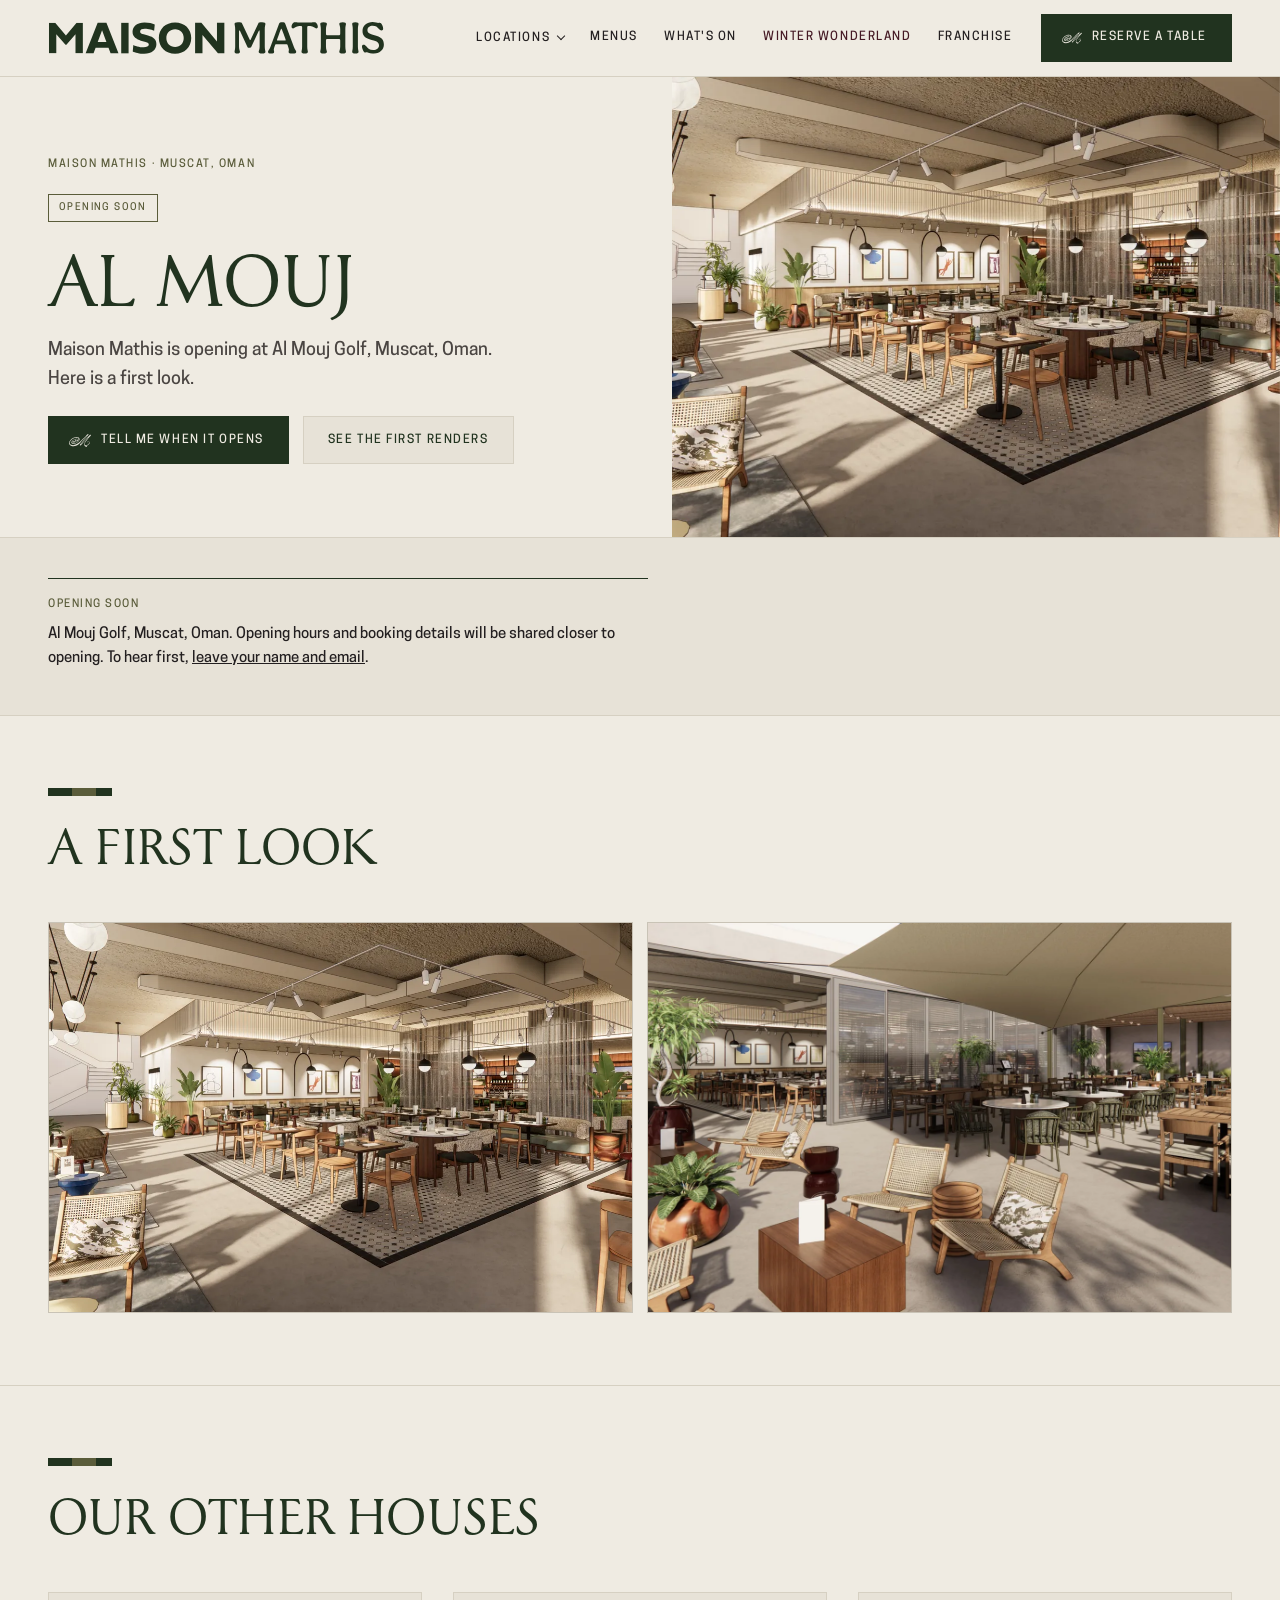
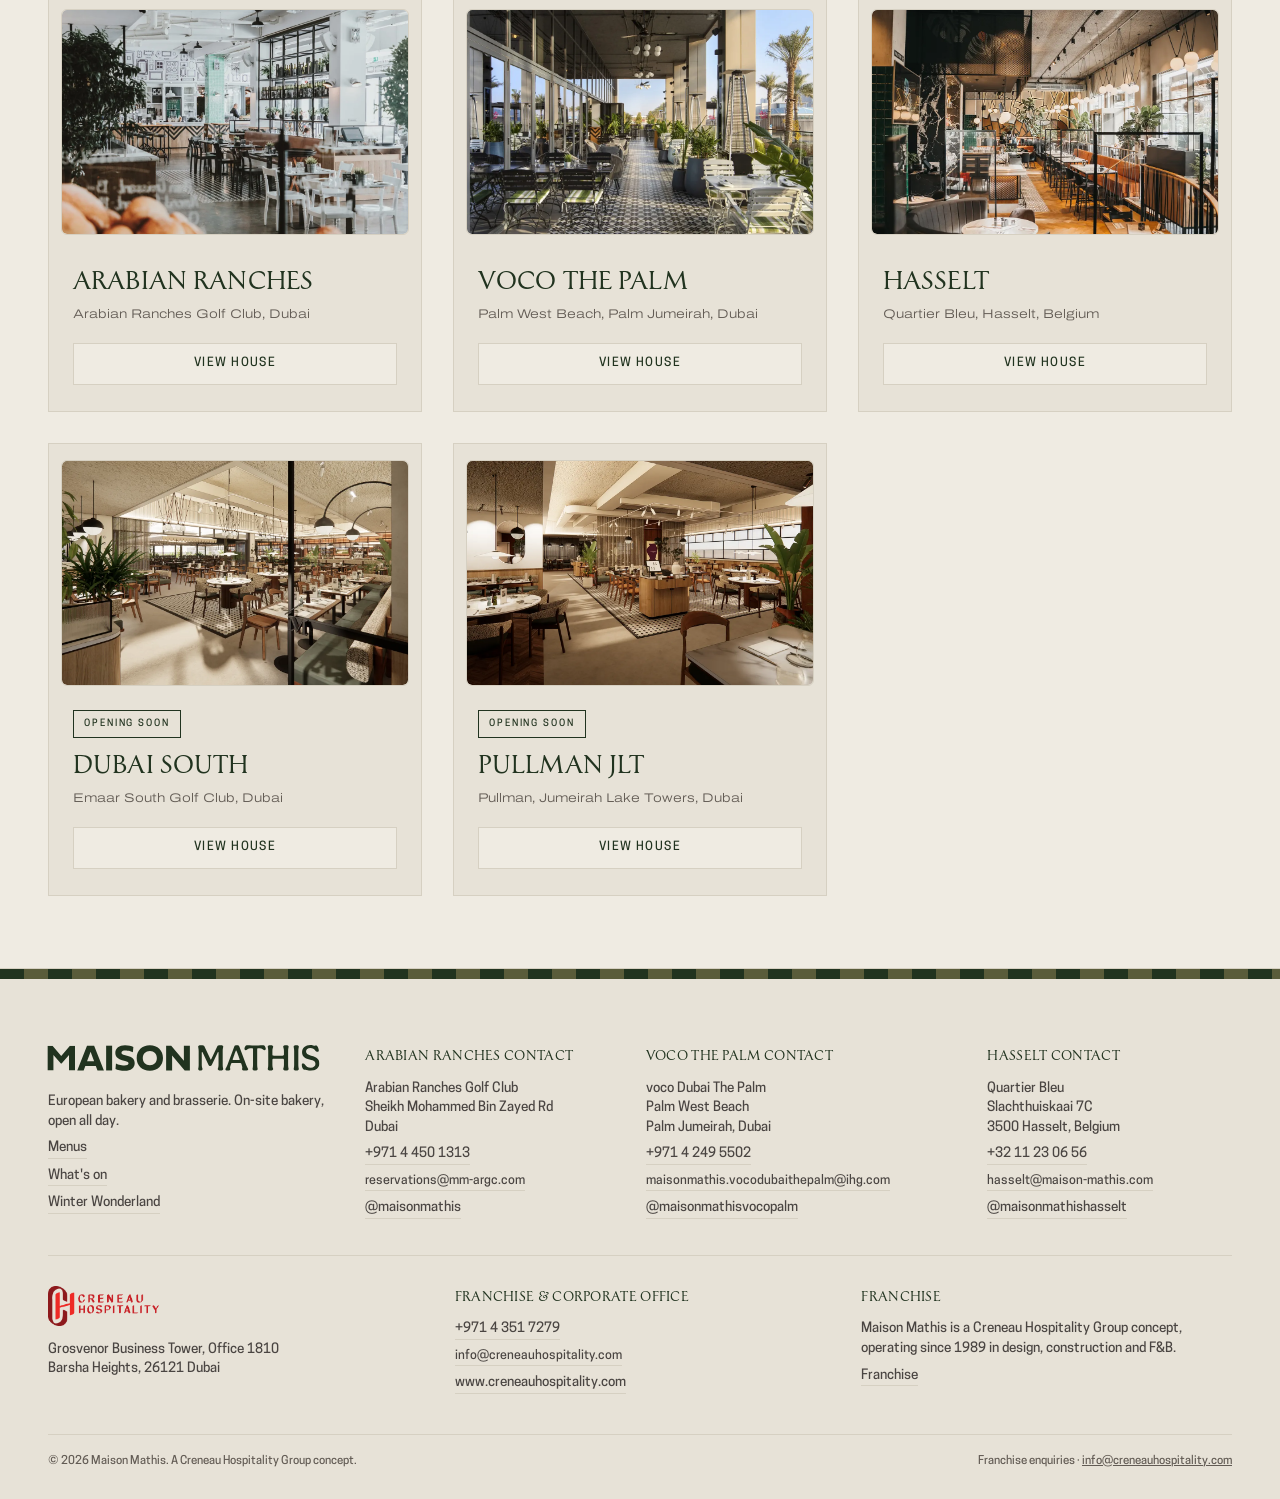
==== commit 2bf5f4fc: "new" ====
--- a/al-mouj/index.html
+++ b/al-mouj/index.html
@@ -2,6 +2,13 @@
 <html lang="en">
 <head>
 <meta charset="utf-8"><meta name="viewport" content="width=device-width,initial-scale=1,viewport-fit=cover">
+<!-- Google Tag Manager -->
+<script>(function(w,d,s,l,i){w[l]=w[l]||[];w[l].push({'gtm.start':
+new Date().getTime(),event:'gtm.js'});var f=d.getElementsByTagName(s)[0],
+j=d.createElement(s),dl=l!='dataLayer'?'&l='+l:'';j.async=true;j.src=
+'https://www.googletagmanager.com/gtm.js?id='+i+dl;f.parentNode.insertBefore(j,f);
+})(window,document,'script','dataLayer','GTM-5QXDVQFR');</script>
+<!-- End Google Tag Manager -->
 <script async src="https://www.googletagmanager.com/gtag/js?id=G-CMQRT3KMVV"></script>
 <script>
   window.dataLayer = window.dataLayer || [];
@@ -33,7 +40,7 @@
 <link rel="preload" as="font" type="font/woff" href="/assets/fonts/tenderness.woff" crossorigin>
 <link rel="preload" as="font" type="font/woff" href="/assets/fonts/cooper-hewitt.woff" crossorigin>
 <link rel="preload" as="font" type="font/woff" href="/assets/fonts/archivo-expanded.woff" crossorigin>
-<link rel="stylesheet" href="/assets/css/site.d7821f0b.css">
+<link rel="stylesheet" href="/assets/css/site.00b47998.css">
 <script type="application/ld+json">
 {
  "@context": "https://schema.org",
@@ -66,6 +73,10 @@
 </script>
 </head>
 <body>
+<!-- Google Tag Manager (noscript) -->
+<noscript><iframe src="https://www.googletagmanager.com/ns.html?id=GTM-5QXDVQFR"
+height="0" width="0" style="display:none;visibility:hidden"></iframe></noscript>
+<!-- End Google Tag Manager (noscript) -->
 <a class="skip" href="#content" id="skipLink">Skip to content</a>
 <header class="site">
   <div class="bar">
@@ -93,7 +104,7 @@
       <a class="ww-link" href="/winter-wonderland/">Winter Wonderland</a>
       <a href="/franchise/">Franchise</a>
     </nav>
-    <a class="btn btn-primary bar-reserve" href="/#book" aria-label="Reserve a table"><span class="full">Reserve a table</span><span class="short" aria-hidden="true">Reserve</span></a>
+    <a class="btn btn-primary bar-reserve" href="/#locations" aria-label="Reserve a table"><span class="full">Reserve a table</span><span class="short" aria-hidden="true">Reserve</span></a>
     <button class="burger" type="button" aria-expanded="false" aria-controls="mobileMenu" aria-label="Open navigation"><span class="burger-icon" aria-hidden="true"><i></i></span></button>
   </div>
   <div class="mmenu" id="mobileMenu" hidden>
@@ -113,7 +124,7 @@
       <a class="mm-link" href="/#whatson">What's on</a>
       <a class="mm-link ww-link" href="/winter-wonderland/">Winter Wonderland</a>
       <a class="mm-link" href="/franchise/">Franchise</a>
-      <a class="btn btn-primary" href="/#book">Reserve a table</a>
+      <a class="btn btn-primary" href="/#locations">Reserve a table</a>
     </nav>
   </div>
   <div class="mm-backdrop" hidden></div>
@@ -210,7 +221,7 @@
           <p>Arabian Ranches Golf Club<br>Sheikh Mohammed Bin Zayed Rd<br>Dubai</p>
           <a href="tel:+97144501313">+971 4 450 1313</a>
           <a href="mailto:reservations@mm-argc.com">reservations@mm-argc.com</a>
-          <a href="https://www.instagram.com/maisonmathisargc" target="_blank" rel="noopener">@maisonmathisargc</a>
+          <a href="https://www.instagram.com/maisonmathis" target="_blank" rel="noopener">@maisonmathis</a>
         </div>
       </div>
 
@@ -281,6 +292,6 @@
     </div>
     <div class="g-thumbs" id="gThumbs"></div>
   </dialog>
-<script src="/assets/js/site.09a7b015.js" defer></script>
+<script src="/assets/js/site.006b9aa4.js" defer></script>
 </body>
 </html>
--- a/assets/css/site.00b47998.css
+++ b/assets/css/site.00b47998.css
@@ -0,0 +1,1403 @@
+/* ============================================================
+     FONTS - real brand files from the Maison Mathis Brand
+     Guidelines artifact (Tenderness, Cooper Hewitt, Archivo Expanded
+     Light, Pinyon Script), inlined so the page is self-contained.
+     ============================================================ */
+  @font-face {
+    font-family: "Tenderness";
+    src: url("/assets/fonts/tenderness.woff") format("woff");
+    font-weight: 400; font-style: normal; font-display: swap;
+  }
+  @font-face {
+    font-family: "Cooper Hewitt";
+    src: url("/assets/fonts/cooper-hewitt.woff") format("woff");
+    font-weight: 500; font-style: normal; font-display: swap;
+  }
+  @font-face {
+    font-family: "Archivo Expanded";
+    src: url("/assets/fonts/archivo-expanded.woff") format("woff");
+    font-weight: 300; font-style: normal; font-display: swap;
+  }
+  @font-face {
+    font-family: "Pinyon Script";
+    src: url("/assets/fonts/pinyon-script.woff") format("woff");
+    font-weight: 400; font-style: normal; font-display: swap;
+  }
+
+  /* ============================================================
+     TOKENS - values taken from the design system, not invented.
+     The brand has one theme; this page commits to it and paints
+     every surface explicitly.
+     ============================================================ */
+  :root {
+    --forest: #21331F;
+    --olive: #5A5C3A;
+    --bordeaux: #451924;
+    --sky: #B6D8F1;
+    --blush: #F5D5D3;
+    --cream: #EFEBE2;
+    --ink: #231F20;
+    --white: #FFFFFF;
+
+    --paper: #EFEBE2;
+    --paper-2: #E7E2D7;
+    --rule: #D6D0C2;
+    --rule-soft: #DFDACE;
+    --ink-soft: #4A4542;
+    --ink-mute: #726B64;
+
+    --display: "Tenderness", Georgia, "Times New Roman", serif;
+    --sans: "Cooper Hewitt", "Helvetica Neue", Arial, sans-serif;
+    --info: "Archivo Expanded", "Arial Narrow", Arial, sans-serif;
+    --script: "Pinyon Script", "Brush Script MT", cursive;
+
+    --stripe: repeating-linear-gradient(90deg,
+                var(--forest) 0 24px, var(--olive) 24px 48px);
+
+    --gutter: 28px;
+    --maxw: 1240px;
+  }
+
+  * { box-sizing: border-box; }
+
+  body {
+    margin: 0;
+    background: var(--paper);
+    color: var(--ink);
+    font-family: var(--sans);
+    font-size: 16px;
+    font-weight: 500;
+    line-height: 1.45;
+    -webkit-font-smoothing: antialiased;
+  }
+
+  img { display: block; max-width: 100%; }
+
+  h1, h2, h3, h4 {
+    margin: 0;
+    font-family: var(--display);
+    font-weight: 400;
+    text-transform: uppercase;
+    text-wrap: balance;
+    letter-spacing: .005em;
+  }
+
+  p { margin: 0; }
+
+  a { color: inherit; }
+
+  .wrap {
+    max-width: var(--maxw);
+    margin: 0 auto;
+    padding: 0 var(--gutter);
+  }
+
+  /* ---------- type styles ---------- */
+
+  .label {
+    font-family: var(--sans);
+    font-size: 11px;
+    font-weight: 500;
+    letter-spacing: .14em;
+    text-transform: uppercase;
+    line-height: 1.3;
+  }
+
+  .desc {
+    font-family: var(--info);
+    font-weight: 300;
+    font-size: 13.5px;
+    line-height: 1.5;
+    letter-spacing: .01em;
+  }
+
+  .script { font-family: var(--script); text-transform: none; font-weight: 400; }
+
+  /* ---------- buttons: three tiers, never more ---------- */
+
+  .btn {
+    display: inline-flex;
+    align-items: center;
+    justify-content: center;
+    gap: 8px;
+    font-family: var(--sans);
+    font-size: 12px;
+    font-weight: 500;
+    letter-spacing: .13em;
+    text-transform: uppercase;
+    padding: 13px 22px;
+    border: 1px solid transparent;
+    border-radius: 0;
+    text-decoration: none;
+    cursor: pointer;
+    transition: background .15s ease, color .15s ease, border-color .15s ease;
+  }
+  .btn-primary { background: var(--forest); color: var(--cream); }
+  .btn-primary:hover { background: #2C4429; }
+  .btn-secondary { background: transparent; color: var(--forest); border-color: var(--forest); }
+  .btn-secondary:hover { background: var(--forest); color: var(--cream); }
+  .btn-tertiary {
+    background: transparent; color: var(--forest);
+    padding: 6px 0; letter-spacing: .1em;
+    border-bottom: 1px solid currentColor;
+  }
+  .btn-tertiary:hover { color: var(--olive); }
+
+  .on-dark .btn-primary { background: var(--cream); color: var(--forest); }
+  .on-dark .btn-primary:hover { background: var(--white); }
+  .on-dark .btn-secondary { color: var(--cream); border-color: var(--cream); }
+  .on-dark .btn-secondary:hover { background: var(--cream); color: var(--forest); }
+  .on-dark .btn-tertiary { color: var(--cream); }
+
+  :focus-visible { outline: 2px solid var(--forest); outline-offset: 3px; }
+  .on-dark :focus-visible { outline-color: var(--cream); }
+
+
+
+  /* ---------- header ---------- */
+
+  header.site {
+    position: sticky; top: 0; z-index: 50;
+    background: var(--paper);
+    border-bottom: 1px solid var(--rule);
+  }
+  .bar {
+    display: flex; align-items: center; gap: 28px;
+    padding: 16px var(--gutter);
+    max-width: var(--maxw); margin: 0 auto;
+  }
+  .bar .mark { display: block; }
+  .bar .mark img { height: 30px; width: auto; }
+  .bar .mark .fallback {
+    font-family: var(--display); font-size: 21px; text-transform: uppercase;
+    color: var(--forest); letter-spacing: .02em;
+  }
+  nav.main { margin-left: auto; display: flex; gap: 26px; align-items: center; }
+  nav.main a {
+    font-size: 12px; font-weight: 500; letter-spacing: .13em;
+    text-transform: uppercase; text-decoration: none; color: var(--ink);
+    padding: 4px 0; border-bottom: 1px solid transparent;
+  }
+  nav.main a:hover { border-bottom-color: var(--forest); }
+  .nav-drop { position: relative; }
+  .nav-drop > a::after { content: ""; display: inline-block; width: 5px; height: 5px; margin-left: 8px; position: relative; top: -2px;
+    border-right: 1.2px solid currentColor; border-bottom: 1.2px solid currentColor; transform: rotate(45deg); }
+  .nav-sub { display: none; position: absolute; top: 100%; left: -18px; padding-top: 14px; z-index: 60; }
+  .nav-drop:hover .nav-sub, .nav-drop:focus-within .nav-sub { display: block; }
+  .nav-sub-box { min-width: 220px; padding: 8px 0; background: var(--paper); border: 1px solid var(--rule); }
+  nav.main .nav-sub a { display: block; padding: 10px 20px; border-bottom: 0; white-space: nowrap; }
+  nav.main .nav-sub a:hover { background: var(--paper-2); }
+  .loc { scroll-margin-top: 110px; }
+  .burger { display: none; }
+
+  /* section headings land clear of the sticky header */
+  section[id] { scroll-margin-top: 92px; }
+
+  /* ---------- hero ---------- */
+
+  .hero {
+    display: grid;
+    grid-template-columns: 1.05fr .95fr;
+    gap: 0;
+    border-bottom: 1px solid var(--rule);
+  }
+  .hero-copy {
+    padding: 72px var(--gutter) 64px;
+    padding-left: max(var(--gutter), calc((100vw - var(--maxw)) / 2 + var(--gutter)));
+    display: flex; flex-direction: column; justify-content: center; gap: 22px;
+  }
+  .hero h1 {
+    font-size: clamp(42px, 5.6vw, 82px);
+    line-height: .9;
+    color: var(--forest);
+    max-width: 11ch;
+  }
+  .hero .standfirst { font-size: 17px; max-width: 42ch; color: var(--ink-soft); }
+  .hero .eyebrow { color: var(--olive); }
+
+  .hero-media { position: relative; min-height: 460px; background: var(--paper-2); }
+  .hero-media .hero-img { position: absolute; inset: 0; width: 100%; height: 100%; max-width: none; object-fit: cover; object-position: 50% 68%; display: block; }
+
+  /* ---------- image slots ---------- */
+
+  /* ---------- temporary image panels ----------
+     Stand-ins until the real photography is supplied. Brand-legal
+     grounds only; monogram watermark; caption names the source file. */
+  .slot {
+    position: relative;
+    width: 100%; height: 100%;
+    min-height: 200px;
+    display: flex; align-items: flex-end;
+    padding: 16px 18px;
+    overflow: hidden;
+    background-color: var(--olive);
+  }
+  .slot::after {
+    content: "";
+    position: absolute; inset: 0;
+    background: url("/assets/img/background.svg") no-repeat center 42% / 54px auto;
+    opacity: .26;
+    pointer-events: none;
+  }
+  .slot::before {
+    content: "";
+    position: absolute; left: 0; right: 0; bottom: 0; height: 6px;
+    background: var(--stripe);
+    opacity: .55;
+  }
+  .slot .slot-note {
+    position: relative; z-index: 1;
+    font-family: var(--sans); font-size: 10px; font-weight: 500;
+    letter-spacing: .13em; text-transform: uppercase;
+    line-height: 1.55; max-width: 34ch;
+    color: var(--cream);
+  }
+  /* light grounds take the forest monogram and forest type */
+  .slot.ph-blush, .slot.ph-sky { background-color: var(--blush); }
+  .slot.ph-sky { background-color: var(--sky); }
+  .slot.ph-blush::after, .slot.ph-sky::after {
+    background-image: url("/assets/img/favicon.svg");
+    opacity: .3;
+  }
+  .slot.ph-blush .slot-note, .slot.ph-sky .slot-note { color: var(--forest); }
+  .slot.ph-forest { background-color: var(--forest); }
+  .slot.ph-olive { background-color: var(--olive); }
+  .slot.ph-bordeaux { background-color: var(--bordeaux); }
+
+  .slot.tall { min-height: 460px; }
+  .slot.tall::after { background-size: 104px auto; background-position: center 40%; }
+  .slot.tall .slot-note { font-size: 11px; }
+  .slot.wide { min-height: 300px; }
+
+  /* real imagery */
+  .shot { position: relative; width: 100%; height: 100%; min-height: 200px; overflow: hidden; background: var(--paper-2); }
+  .shot img { width: 100%; height: 100%; object-fit: cover; display: block; }
+  .shot.tall { min-height: 460px; }
+  /* Card images: a fixed ratio, so every tile is identical whatever the
+     text below it does. Without this the image box inherits the card's
+     stretched height and each one ends up a different size. */
+  .promo .shot, .loc .shot {
+    flex: 0 0 auto;
+    height: auto;
+    min-height: 0;
+    aspect-ratio: 20 / 13;          /* matches the 800x520 assets exactly */
+    border-bottom: 1px solid var(--rule);
+  }
+  .promo .shot img, .loc .shot img { position: absolute; inset: 0; }
+  .credit {
+    position: absolute; left: 0; bottom: 0;
+    background: var(--cream); color: var(--olive);
+    font-family: var(--sans); font-size: 9.5px; font-weight: 500;
+    letter-spacing: .12em; text-transform: uppercase; padding: 5px 9px;
+  }
+
+  /* ---------- venue picker ---------- */
+
+  .picker {
+    background: var(--paper-2);
+    border-bottom: 1px solid var(--rule);
+    padding: 28px 0 32px;
+  }
+  .picker-head {
+    display: flex; align-items: baseline; gap: 16px; flex-wrap: wrap;
+    margin-bottom: 18px;
+  }
+  .picker-head h2 { font-size: 24px; color: var(--forest); }
+  .picker-head .label { color: var(--ink-mute); }
+
+  .venues { display: grid; grid-template-columns: repeat(4, 1fr); gap: 1px; background: var(--rule); border: 1px solid var(--rule); }
+  .venue {
+    background: var(--cream);
+    padding: 22px 20px 20px;
+    display: flex; flex-direction: column; gap: 12px;
+  }
+  .venue h3 { font-size: 19px; color: var(--forest); line-height: 1.05; }
+  .venue .where { font-size: 13px; color: var(--ink-mute); }
+  .venue .hours { font-size: 13.5px; }
+  .venue .acts { margin-top: auto; display: flex; flex-wrap: wrap; gap: 10px; align-items: center; padding-top: 6px; }
+
+  .status { display: inline-flex; align-items: center; gap: 7px; }
+  .status .dot { width: 7px; height: 7px; border-radius: 50%; display: inline-block; }
+  .open .dot { background: var(--olive); }
+  .shut .dot { background: var(--ink-mute); }
+  .open { color: var(--olive); }
+  .shut { color: var(--ink-mute); }
+
+  /* ---------- section frames ---------- */
+
+  section.band { padding: 72px 0; border-bottom: 1px solid var(--rule); }
+  .sec-head { display: flex; align-items: flex-end; gap: 20px; flex-wrap: wrap; margin-bottom: 34px; }
+  .sec-head h2 { font-size: clamp(28px, 3.4vw, 42px); color: var(--forest); line-height: .95; }
+  .sec-head .sub { font-size: 15px; color: var(--ink-soft); max-width: 46ch; }
+  .sec-head .spacer { margin-left: auto; }
+
+  /* ---------- promotions ---------- */
+
+  .filters { display: flex; flex-wrap: wrap; gap: 8px; margin-bottom: 24px; }
+  .filter, .mn-loc {
+    font-family: var(--sans); font-size: 11px; font-weight: 500;
+    letter-spacing: .13em; text-transform: uppercase;
+    padding: 9px 16px; border: 1px solid var(--rule); background: transparent;
+    color: var(--ink-soft); cursor: pointer; border-radius: 0;
+  }
+  .filter[aria-pressed="true"], .mn-loc[aria-pressed="true"] { background: var(--forest); color: var(--cream); border-color: var(--forest); }
+
+  .week { display: grid; grid-template-columns: repeat(7, 1fr); border-top: 1px solid var(--forest); border-left: 1px solid var(--rule); }
+  .wk-day { padding: 16px 14px 18px; border-right: 1px solid var(--rule); border-bottom: 1px solid var(--rule); min-width: 0; }
+  .wk-day:has(.wk-today:not([hidden])) { background: var(--paper-2); }
+  .wk-dayhead { margin-bottom: 12px; }
+  .wk-dayhead h3 { font-size: 22px; color: var(--forest); line-height: 1; }
+  .wk-today {
+    display: inline-block; margin-top: 8px; padding: 3px 8px;
+    background: var(--sky); color: var(--forest);
+    font-size: 9.5px; font-weight: 500; letter-spacing: .14em; text-transform: uppercase;
+  }
+  .wk-today[hidden] { display: none; }
+  .wk-list { list-style: none; margin: 0; padding: 0; }
+  .wk-item { padding: 10px 0; border-top: 1px solid var(--rule); display: flex; flex-direction: column; gap: 4px; }
+  .wk-item.is-first { border-top: 0; padding-top: 0; }
+  .wk-item.is-last { padding-bottom: 0; }
+  .wk-time { font-size: 10px; font-weight: 500; letter-spacing: .13em; text-transform: uppercase; color: var(--olive); }
+  .wk-item h4 { font-family: var(--display); font-weight: 400; font-size: 17px; line-height: 1.05; text-transform: uppercase; color: var(--forest); margin: 0; }
+  .wk-price { font-family: var(--display); font-size: 18px; line-height: 1; color: var(--ink); white-space: nowrap; }
+  .wk-price small { font-size: 10px; letter-spacing: .1em; color: var(--ink-mute); }
+  .wk-desc { margin: 0; font-family: var(--info); font-weight: 300; font-size: 10.5px; line-height: 1.45; color: var(--ink-soft); }
+  .wk-none { margin: 0; font-size: 12px; color: var(--ink-mute); }
+  .wk-none[hidden] { display: none; }
+  .wk-cta { margin-top: 24px; }
+
+  /* ---------- menu preview ---------- */
+
+  .menu-wrap { display: grid; grid-template-columns: 1fr 1fr; gap: 56px; }
+  .menu-sheet { background: var(--white); border: 1px solid var(--rule); padding: 40px 38px 34px; }
+  .menu-sheet h3 { font-size: 28px; color: var(--forest); margin-bottom: 20px; }
+  .dish { padding: 14px 0; border-bottom: 1px solid var(--rule-soft); }
+  .dish:last-of-type { border-bottom: 0; }
+  .dish-line { display: flex; align-items: baseline; gap: 12px; }
+  .dish-name { font-family: var(--display); font-size: 19px; text-transform: uppercase; color: var(--ink); line-height: 1.1; }
+  .dish-tag { font-family: var(--display); font-size: 11px; vertical-align: super; color: var(--ink-mute); margin-left: 5px; }
+  .dish-price { font-family: var(--display); font-size: 19px; color: var(--ink); margin-left: auto; font-variant-numeric: oldstyle-nums tabular-nums; }
+  .dish-desc { margin-top: 5px; color: var(--ink-soft); }
+  .legend { margin-top: 22px; padding-top: 14px; border-top: 1px solid var(--rule-soft); display: flex; justify-content: space-between; gap: 16px; flex-wrap: wrap; }
+  .legend p { font-family: var(--info); font-weight: 300; font-size: 10.5px; color: var(--ink-mute); }
+
+  .menu-aside { display: flex; flex-direction: column; gap: 20px; justify-content: center; }
+  .menu-aside h2 { font-size: clamp(26px, 3vw, 38px); color: var(--forest); line-height: .95; }
+  .menu-aside p { font-size: 15px; color: var(--ink-soft); max-width: 44ch; }
+  .menu-list { display: flex; flex-wrap: wrap; gap: 10px; }
+  .menu-list .btn[aria-pressed="true"] { background: var(--forest); color: var(--cream); border-color: var(--forest); }
+  /* menu preview: a two-page spread of the real menu */
+  .mn-panel .menu-wrap { grid-template-columns: minmax(0, 1fr) auto; gap: 56px; align-items: center; }
+  .mn-book { display: flex; flex-direction: column; gap: 14px; }
+  .mn-spread { display: grid; grid-template-columns: repeat(2, 250px); gap: 12px; align-items: start; }
+  .mn-pg { display: block; padding: 0; border: 1px solid var(--rule); background: var(--white); line-height: 0; cursor: zoom-in; border-radius: 0; }
+  .mn-pg[hidden] { display: none; }
+  .mn-pg img { width: 100%; height: 100%; object-fit: contain; display: block; }
+  .mn-book[data-type="lunch"] .mn-pg { aspect-ratio: 960 / 1096; }
+  .mn-book[data-type="breakfast"] .mn-pg { aspect-ratio: 1200 / 1697; }
+  .mn-book[data-loc="hasselt"] .mn-pg { aspect-ratio: 1 / 1; }
+  .mn-ctl { display: flex; align-items: center; justify-content: space-between; gap: 12px; }
+  .mn-count { font-size: 11px; font-weight: 500; letter-spacing: .14em; text-transform: uppercase; color: var(--ink-mute); font-variant-numeric: tabular-nums; }
+  .mn-nav { background: transparent; border: 0; border-bottom: 1px solid var(--forest); color: var(--forest); font-family: var(--sans); font-size: 11px; font-weight: 500; letter-spacing: .13em; text-transform: uppercase; padding: 4px 0; cursor: pointer; }
+  .mn-nav:disabled { opacity: .3; border-color: transparent; cursor: default; }
+  @media (max-width: 1040px) {
+    .mn-panel .menu-wrap { grid-template-columns: 1fr; gap: 28px; }
+    .mn-spread { grid-template-columns: repeat(2, minmax(0, 250px)); }
+  }
+  @media (max-width: 620px) { .mn-spread { grid-template-columns: repeat(2, minmax(0, 1fr)); } }
+  .mn-panel[hidden] { display: none; }
+  .mn-soon { border: 1px solid var(--rule); background: var(--paper-2); padding: 56px 32px; text-align: center; }
+  .mn-soon h3 { font-size: clamp(28px, 4vw, 40px); color: var(--forest); line-height: 1; margin: 8px 0 14px; }
+  .mn-soon p:last-child { font-size: 15px; color: var(--ink-soft); max-width: 44ch; margin: 0 auto; line-height: 1.6; }
+  .sheet[hidden] { display: none; }
+
+  .note {
+    font-size: 11px; letter-spacing: .1em; text-transform: uppercase;
+    color: var(--olive); border-left: 2px solid var(--olive); padding-left: 10px;
+  }
+
+  /* ---------- locations ---------- */
+
+  .locs { display: grid; grid-template-columns: repeat(3, 1fr); gap: 24px; }
+  .loc { border: 1px solid var(--rule); background: var(--cream); display: flex; flex-direction: column; }
+  .loc .slot { border: 0; border-bottom: 1px solid var(--rule); min-height: 190px; }
+  .loc-body { padding: 18px; display: flex; flex-direction: column; gap: 9px; flex: 1; }
+  .loc h3 { font-size: 20px; color: var(--forest); line-height: 1.05; }
+  .loc .meta { font-size: 13px; color: var(--ink-mute); }
+  .loc .acts { margin-top: auto; padding-top: 8px; display: flex; gap: 14px; flex-wrap: wrap; align-items: center; }
+  .badge {
+    align-self: flex-start;
+    font-size: 10px; font-weight: 500; letter-spacing: .14em; text-transform: uppercase;
+    padding: 5px 9px; border: 1px solid currentColor;
+  }
+  .badge.live { color: var(--forest); background: var(--blush); border-color: var(--blush); }
+  .badge.soon { color: var(--olive); }
+  .cgi {
+    font-family: var(--info); font-weight: 300; font-size: 10.5px;
+    color: var(--ink-mute); font-style: italic;
+  }
+
+  /* ---------- franchise ---------- */
+
+  .franchise { background: var(--forest); color: var(--cream); }
+  .franchise .stripe-top { height: 10px; background: var(--stripe); }
+  .proof {
+    position: relative;
+    height: 480px;
+    overflow: hidden;
+    background: var(--forest);
+    line-height: 0;
+  }
+  .proof img { width: 100%; height: 100%; object-fit: cover; display: block; }
+  /* bleeds down into the forest band below */
+  .proof::after {
+    content: ""; position: absolute; left: 0; right: 0; bottom: 0; height: 45%;
+    background: linear-gradient(to top,
+      rgba(33,51,31,1) 0%,
+      rgba(33,51,31,.92) 20%,
+      rgba(33,51,31,.55) 52%,
+      rgba(33,51,31,0) 100%);
+    pointer-events: none;
+  }
+  @media (max-width: 860px) { .proof { height: 300px; } }
+  .franchise .inner {
+    display: grid; grid-template-columns: 1fr 1fr; gap: 56px;
+    padding: 72px 0 76px;
+  }
+  .franchise h1 { font-size: clamp(30px, 4vw, 52px); line-height: .92; color: var(--cream); }
+  .franchise h2 { font-size: clamp(30px, 4vw, 52px); line-height: .92; color: var(--cream); }
+  .franchise .lead { font-size: 16px; color: var(--cream); opacity: .9; max-width: 44ch; }
+  .franchise .facts { display: grid; grid-template-columns: repeat(2, 1fr); gap: 1px; background: rgba(239,235,226,.22); border: 1px solid rgba(239,235,226,.22); margin-top: 8px; }
+  .franchise .fact { background: var(--forest); padding: 16px 16px 18px; display: flex; flex-direction: column; gap: 5px; }
+  .franchise .fact b { font-family: var(--display); font-size: 26px; font-weight: 400; }
+  .franchise .fact span { font-size: 11px; letter-spacing: .13em; text-transform: uppercase; opacity: .72; }
+
+  .form { background: rgba(239,235,226,.06); border: 1px solid rgba(239,235,226,.3); padding: 28px 26px 30px; display: flex; flex-direction: column; gap: 16px; }
+  .form h3 { font-size: 22px; color: var(--cream); }
+  .field { display: flex; flex-direction: column; gap: 6px; }
+  .field label { font-size: 10.5px; letter-spacing: .14em; text-transform: uppercase; opacity: .8; }
+  .field input, .field select {
+    font-family: var(--sans); font-size: 14px; font-weight: 500;
+    background: transparent; color: var(--cream);
+    border: 0; border-bottom: 1px solid rgba(239,235,226,.45);
+    padding: 9px 2px; border-radius: 0;
+  }
+  .field select option { color: var(--ink); background: var(--cream); }
+  .field-row { display: grid; grid-template-columns: 1fr 1fr; gap: 16px; }
+  .form .fineprint { font-family: var(--info); font-weight: 300; font-size: 11px; opacity: .72; }
+
+  /* ---------- menu reader ---------- */
+  .menu-open { cursor: zoom-in; }
+  .menu-open .credit { cursor: zoom-in; }
+
+  .reader[hidden] { display: none; }
+  .reader {
+    position: fixed; inset: 0; z-index: 200;
+    background: rgba(28, 26, 23, .94);
+    display: flex; flex-direction: column;
+  }
+  .reader-bar {
+    display: flex; align-items: center; gap: 16px;
+    padding: 14px 20px;
+    border-bottom: 1px solid rgba(239,235,226,.18);
+    color: var(--cream);
+    flex-wrap: wrap;
+  }
+  .reader-bar .title {
+    font-family: var(--display); text-transform: uppercase;
+    font-size: 17px; letter-spacing: .01em;
+  }
+  .reader-bar .count {
+    font-family: var(--sans); font-size: 11px; font-weight: 500;
+    letter-spacing: .14em; text-transform: uppercase; opacity: .72;
+    font-variant-numeric: tabular-nums;
+  }
+  .reader-bar .sp { margin-left: auto; }
+  .menu-switch { display: flex; gap: 6px; }
+  .menu-switch .rbtn[aria-current="true"] { background: var(--cream); color: var(--forest); }
+  .rbtn {
+    font-family: var(--sans); font-size: 11px; font-weight: 500;
+    letter-spacing: .13em; text-transform: uppercase;
+    background: transparent; color: var(--cream);
+    border: 1px solid rgba(239,235,226,.45); border-radius: 0;
+    padding: 9px 14px; cursor: pointer;
+  }
+  .rbtn:hover { background: var(--cream); color: var(--forest); }
+  .rbtn[disabled] { opacity: .3; cursor: default; }
+  .rbtn:hover[disabled] { background: transparent; color: var(--cream); }
+
+  .reader-stage {
+    flex: 1; overflow: auto; padding: 22px;
+    display: flex; align-items: flex-start; justify-content: center;
+  }
+  .reader-stage img {
+    max-width: min(900px, 100%);
+    width: 100%; height: auto;
+    background: var(--white);
+    box-shadow: 0 18px 50px rgba(0,0,0,.4);
+  }
+  .reader-foot {
+    display: flex; align-items: center; justify-content: center; gap: 10px;
+    padding: 12px 20px 18px;
+    border-top: 1px solid rgba(239,235,226,.18);
+    flex-wrap: wrap;
+  }
+  .thumbs { display: flex; gap: 6px; flex-wrap: wrap; justify-content: center; }
+  .thumb {
+    width: 26px; height: 34px; padding: 0; cursor: pointer;
+    border: 1px solid rgba(239,235,226,.4); background: transparent;
+    color: var(--cream); font-family: var(--sans); font-size: 10px;
+    font-variant-numeric: tabular-nums;
+  }
+  .thumb[aria-current="true"] { background: var(--cream); color: var(--forest); }
+
+  @media (max-width: 620px) {
+    .reader-stage { padding: 12px; }
+    .reader-bar { gap: 10px; padding: 12px 14px; }
+    .reader-bar .title { font-size: 15px; }
+  }
+
+  /* ---------- footer ---------- */
+  .creneau-mark { height: 40px; width: auto; margin-bottom: 14px; }
+  .creneau-mark:hover { opacity: 1; }
+
+  footer.site { background: var(--paper-2); padding: 56px 0 28px; }
+  .foot-grid { display: grid; grid-template-columns: 1.15fr 1fr 1.25fr 1fr; gap: 36px; }
+  .foot-grid.three { grid-template-columns: repeat(3, 1fr); }
+  @media (max-width: 860px) { .foot-grid.three { grid-template-columns: 1fr 1fr; } }
+  @media (max-width: 620px) { .foot-grid.three { grid-template-columns: 1fr; } }
+  footer h4 { font-size: 14px; color: var(--forest); margin-bottom: 12px; }
+  footer .col { font-size: 13.5px; color: var(--ink-soft); display: flex; flex-direction: column; gap: 7px; }
+  footer .col a { overflow-wrap: anywhere; text-decoration: none; border-bottom: 1px solid var(--rule); align-self: flex-start; }
+  footer .col a:hover { border-bottom-color: var(--forest); }
+  footer .col a[href^="mailto:"] { font-size: 12.5px; }
+  footer .mark img { height: 26px; width: auto; margin-bottom: 14px; margin-left: -5px; } /* the wordmark file has about 5px of built-in left padding */
+  .foot-base {
+    margin-top: 40px; padding-top: 18px; border-top: 1px solid var(--rule);
+    display: flex; flex-wrap: wrap; gap: 8px 24px; justify-content: space-between;
+    font-size: 11.5px; color: var(--ink-mute);
+  }
+
+  .house-line {
+    text-align: center; padding: 64px var(--gutter) 70px;
+    background: var(--blush);
+  }
+  .house-line p { font-family: var(--display); text-transform: uppercase; font-size: clamp(26px, 4.6vw, 62px); line-height: .95; color: var(--forest); }
+  .house-line .monogram { height: 34px; width: auto; margin: 0 auto 22px; }
+
+
+  /* ---------- promotion pop-up ---------- */
+  .wk-more { align-self: flex-start; font-size: 10px; padding: 4px 0; margin-top: 2px; }
+  .promo-dialog {
+    border: 0; padding: 0; background: var(--cream); color: var(--ink);
+    width: min(580px, calc(100vw - 32px)); max-height: calc(100vh - 48px);
+    margin: auto; flex-direction: column; overflow: hidden;
+  }
+  .promo-dialog[open] { display: flex; }
+  .promo-dialog::backdrop { background: rgba(33, 51, 31, .72); }
+  .pd-head { display: flex; align-items: flex-start; gap: 20px; padding: 26px 28px 18px; border-bottom: 1px solid var(--rule); }
+  .pd-head h3 { font-size: clamp(26px, 5vw, 34px); line-height: 1; color: var(--forest); margin: 6px 0 0; }
+  .pd-when { font-size: 11px; font-weight: 500; letter-spacing: .13em; text-transform: uppercase; color: var(--olive); margin: 0; }
+  .pd-close { margin-left: auto; flex: none; background: transparent; border: 0; border-bottom: 1px solid var(--forest); color: var(--forest);
+    font-family: var(--sans); font-size: 11px; font-weight: 500; letter-spacing: .13em; text-transform: uppercase; padding: 4px 0; cursor: pointer; }
+  .pd-body { padding: 20px 28px 8px; overflow-y: auto; }
+  .pd-body p { margin: 0 0 12px; font-size: 14px; line-height: 1.55; color: var(--ink-soft); }
+  .pd-body h4 { font-family: var(--sans); font-size: 11px; font-weight: 500; letter-spacing: .13em; text-transform: uppercase; color: var(--olive); margin: 18px 0 4px; }
+  .pd-rows { list-style: none; margin: 0 0 6px; padding: 0; }
+  .pd-rows li { display: flex; align-items: baseline; gap: 16px; padding: 11px 0; border-top: 1px solid var(--rule); }
+  .pd-rows li:first-child { border-top: 0; }
+  .pd-row-main { flex: 1; min-width: 0; }
+  .pd-row-name { display: block; font-family: var(--display); font-size: 19px; line-height: 1.1; text-transform: uppercase; color: var(--forest); }
+  .pd-row-detail { display: block; margin-top: 3px; font-family: var(--info); font-weight: 300; font-size: 12px; line-height: 1.5; color: var(--ink-soft); }
+  .pd-row-price { flex: none; font-family: var(--display); font-size: 22px; color: var(--ink); white-space: nowrap; }
+  .pd-row-price small { font-size: 11px; letter-spacing: .1em; color: var(--ink-mute); }
+  .pd-foot { display: flex; align-items: center; gap: 16px; padding: 16px 28px 22px; border-top: 1px solid var(--rule); }
+  .pd-foot .label { color: var(--ink-mute); }
+  @media (max-width: 620px) {
+    .pd-head, .pd-body, .pd-foot { padding-left: 18px; padding-right: 18px; }
+  }
+
+
+  /* ---------- Winter Wonderland page ---------- */
+  .ww-hero { background-color: var(--bordeaux); background-image: url("/assets/img/background-d8ee.svg"); color: var(--cream); padding: 64px 0 0; text-align: center; }
+  .ww-hero .eyebrow-line { font-size: 11px; font-weight: 500; letter-spacing: .2em; text-transform: uppercase; opacity: .85; }
+  .ww-script { font-family: var(--script); font-size: clamp(76px, 15vw, 190px); line-height: .8; color: var(--cream); margin: 14px 0 0; }
+  .ww-hero h1 { font-size: clamp(34px, 6vw, 76px); line-height: .95; color: var(--cream); margin-top: -4px; }
+  .ww-flakes { display: flex; align-items: center; justify-content: center; gap: 14px; margin: 26px 0 18px; color: var(--cream); opacity: .85; }
+  .ww-flakes::before, .ww-flakes::after { content: ""; width: 64px; height: 1px; background: currentColor; opacity: .6; }
+  .ww-lead { font-size: 13px; letter-spacing: .14em; text-transform: uppercase; opacity: .9; max-width: 86ch; margin: 0 auto; line-height: 1.8; }
+  .ww-tabs { display: flex; flex-wrap: wrap; justify-content: center; gap: 10px; margin: 34px 0 46px; }
+  .ww-tab {
+    font-family: var(--sans); font-size: 12px; font-weight: 500; letter-spacing: .13em; text-transform: uppercase;
+    padding: 13px 22px; border: 1px solid var(--cream); background: transparent; color: var(--cream); cursor: pointer; border-radius: 0;
+    transition: background .15s ease, color .15s ease;
+  }
+  .ww-tab:hover { background: rgba(239,235,226,.14); }
+  .ww-tab[aria-pressed="true"] { background: var(--cream); color: var(--bordeaux); }
+  .ww-tab:focus-visible { outline-color: var(--cream); }
+  .ww-stripe { height: 10px; background: var(--stripe); }
+
+  .ww-panel[hidden] { display: none; }
+  .ww-glance { padding: 44px 0 8px; }
+  .ww-glance-grid { display: grid; grid-template-columns: repeat(5, 1fr); gap: 1px; background: var(--rule); border: 1px solid var(--rule); }
+  .ww-glance-item { background: var(--cream); padding: 18px 16px 20px; display: flex; flex-direction: column; gap: 6px; }
+  .ww-glance-item b { font-family: var(--display); font-weight: 400; font-size: 24px; line-height: 1; color: var(--bordeaux); text-transform: uppercase; }
+  .ww-glance-item span { font-size: 11px; letter-spacing: .13em; text-transform: uppercase; color: var(--ink-soft); line-height: 1.5; }
+
+  .ww-event { padding: 64px 0; border-bottom: 1px solid var(--rule); }
+  .ww-grid { display: grid; grid-template-columns: 1fr 1fr; gap: 56px; align-items: center; }
+  .ww-grid.flip .ww-photo { order: -1; }
+  .ww-photo { position: relative; overflow: hidden; background: var(--paper-2); }
+  .ww-photo img { width: 100%; height: 100%; object-fit: cover; display: block; }
+  .ww-when { display: flex; flex-wrap: wrap; align-items: center; gap: 8px 14px; color: var(--bordeaux); margin-bottom: 14px; }
+  .ww-when b, .ww-when span { font-size: 11px; font-weight: 500; letter-spacing: .14em; text-transform: uppercase; }
+  .ww-when span { color: var(--olive); }
+  .ww-text h2 { font-size: clamp(30px, 4vw, 46px); line-height: .95; color: var(--forest); margin-bottom: 18px; }
+  .ww-text h3 { font-size: clamp(26px, 3vw, 34px); line-height: 1; color: var(--forest); margin-bottom: 14px; }
+  .ww-copy { font-size: 16px; line-height: 1.6; color: var(--ink-soft); max-width: 46ch; }
+  .ww-rows { list-style: none; margin: 22px 0 0; padding: 0; max-width: 460px; border-top: 1px solid var(--forest); }
+  .ww-rows li { display: flex; align-items: baseline; gap: 16px; padding: 12px 0; border-bottom: 1px solid var(--rule); }
+  .ww-rows .n { flex: 1; font-family: var(--display); font-size: 19px; text-transform: uppercase; color: var(--forest); line-height: 1.1; }
+  .ww-rows .p { font-family: var(--display); font-size: 24px; color: var(--ink); white-space: nowrap; }
+  .ww-rows .p small { font-size: 11px; letter-spacing: .1em; color: var(--ink-mute); }
+  .ww-text .acts { margin-top: 26px; }
+  .ww-block + .ww-block { margin-top: 38px; padding-top: 34px; border-top: 1px solid var(--rule); }
+
+  .ww-take { background-color: var(--bordeaux); background-image: url("/assets/img/background-d8ee.svg"); color: var(--cream); padding: 72px 0; }
+  .ww-take .ww-text h2 { color: var(--cream); margin-bottom: 26px; }
+  .ww-take .ww-when { color: var(--cream); }
+  .ww-take .ww-when span { color: var(--cream); opacity: .8; }
+  .ww-take .ww-text h3 { font-size: 22px; color: var(--cream); margin: 22px 0 0; }
+  .ww-take .ww-rows { border-top-color: rgba(239,235,226,.55); max-width: 520px; margin-top: 8px; }
+  .ww-take .ww-rows li { border-bottom-color: rgba(239,235,226,.22); }
+  .ww-take .ww-rows .n { color: var(--cream); font-family: var(--info); font-weight: 300; text-transform: none; font-size: 14px; line-height: 1.4; }
+  .ww-take .ww-rows .p { color: var(--cream); }
+  .ww-take .ww-rows .p small { color: rgba(239,235,226,.7); }
+  .ww-take .ww-copy { color: var(--cream); opacity: .9; margin-top: 8px; }
+  .ww-notes { list-style: none; margin: 26px 0 0; padding: 0; display: flex; flex-direction: column; gap: 6px; }
+  .ww-notes li { font-size: 11px; letter-spacing: .12em; text-transform: uppercase; opacity: .85; }
+  .ww-cta { background: var(--blush); padding: 64px 0; text-align: center; }
+  .ww-cta h2 { font-size: clamp(28px, 4vw, 44px); line-height: .95; color: var(--forest); margin-bottom: 22px; }
+  .ww-soon { padding: 96px 0 104px; text-align: center; }
+  .ww-soon .ww-flake { color: var(--bordeaux); margin: 0 auto 18px; }
+  .ww-soon h2 { font-size: clamp(30px, 4vw, 46px); line-height: .95; color: var(--forest); margin-bottom: 16px; }
+  .ww-soon p { font-size: 16px; color: var(--ink-soft); max-width: 44ch; margin: 0 auto 26px; line-height: 1.6; }
+
+  .ww-pack { border: 1px solid var(--rule); background: var(--paper-2); padding: 26px 28px 8px; max-width: 520px; width: 100%; }
+  .ww-pack .ww-rows { margin-top: 0; max-width: none; }
+  .ww-pack-h { font-size: 11px; font-weight: 500; letter-spacing: .14em; text-transform: uppercase; color: var(--olive); margin-bottom: 10px; }
+  .ww-grid > .ww-pack:last-child { justify-self: end; }
+  .ww-perk { display: flex; align-items: center; gap: 12px; margin-top: 16px; color: var(--bordeaux); font-size: 16px; line-height: 1.4; }
+  .ww-perk .ww-flake { flex: none; }
+  .ww-wine { background-color: var(--bordeaux); color: var(--cream); padding: 72px 0; }
+  .ww-wine .ww-when, .ww-wine .ww-when span { color: var(--cream); }
+  .ww-wine .ww-when span { opacity: .8; }
+  .ww-wine .ww-text h2 { color: var(--cream); }
+  .ww-wine .ww-copy { color: var(--cream); opacity: .92; }
+  .ww-wine .ww-pack { background: transparent; border-color: rgba(239,235,226,.4); }
+  .ww-wine .ww-pack-h { color: var(--cream); opacity: .8; }
+  .ww-wine .ww-rows { border-top-color: rgba(239,235,226,.55); }
+  .ww-wine .ww-rows li { border-bottom-color: rgba(239,235,226,.22); }
+  .ww-wine .ww-rows .n, .ww-wine .ww-rows .p { color: var(--cream); }
+  .ww-wine .ww-rows .p small { color: rgba(239,235,226,.7); }
+  @media (max-width: 860px) { .ww-grid > .ww-pack:last-child { justify-self: stretch; max-width: none; } .ww-wine { padding: 52px 0; } }
+  .ww-wine .ww-pack { margin-top: 24px; }
+  .ww-wine .acts { margin-top: 26px; }
+  .ww-wine .btn-primary { background: var(--cream); color: var(--bordeaux); }
+  .ww-wine .btn-primary:hover { background: var(--white); }
+  .ww-wine :focus-visible { outline-color: var(--cream); }
+  /* ---------- Franchise page ---------- */
+  .fr-band { padding: 80px 0; border-bottom: 1px solid var(--rule); }
+  .fr-split { display: grid; grid-template-columns: 1fr 1.25fr; gap: 56px; align-items: start; }
+  .fr-split h2, .fr-interior h2 { font-size: clamp(30px, 4vw, 48px); line-height: .95; color: var(--forest); }
+  .fr-copy p { font-size: 17px; line-height: 1.65; color: var(--ink-soft); max-width: 56ch; }
+  .fr-copy p + p { margin-top: 16px; }
+  .fr-copy h2 { margin-bottom: 20px; }
+  .fr-copy p.fr-lead { font-size: 19px; color: var(--forest); }
+  .fr-copy p.fr-statement, .fr-statement { margin-top: 26px; font-family: var(--display); font-size: clamp(22px, 2.6vw, 30px); line-height: 1.1; text-transform: uppercase; color: var(--bordeaux); max-width: 30ch; }
+  .fr-blush { background: var(--blush); border-bottom: 0; }
+  .fr-forest { background: var(--forest); color: var(--cream); border-bottom: 0; }
+  .fr-forest h2 { color: var(--cream); }
+  .fr-forest .fr-copy p { color: var(--cream); opacity: .92; }
+  .fr-interior { display: grid; grid-template-columns: 1.1fr 1fr; gap: 56px; align-items: center; }
+  .fr-photos { display: grid; grid-template-columns: 1.5fr 1fr; gap: 14px; align-items: end; }
+  .fr-photos img { width: 100%; height: 100%; object-fit: cover; display: block; background: var(--paper-2); }
+  .fr-photos img:first-child { aspect-ratio: 4 / 5; }
+  .fr-photos img:last-child { aspect-ratio: 3 / 4; margin-bottom: 44px; }
+  .fr-strip { display: grid; grid-template-columns: repeat(4, 1fr); gap: 0; background: var(--forest); }
+  .fr-strip img { width: 100%; height: 100%; aspect-ratio: 4 / 3; object-fit: cover; display: block; }
+  @media (max-width: 860px) { .fr-strip { grid-template-columns: 1fr 1fr; } }
+  @media (max-width: 860px) {
+    .fr-band { padding: 52px 0; }
+    .fr-split, .fr-interior { grid-template-columns: 1fr; gap: 24px; }
+  }
+  nav.main a.ww-link { color: var(--bordeaux); }
+  @media (max-width: 1040px) { .ww-glance-grid { grid-template-columns: 1fr 1fr; } .ww-glance-item:last-child { grid-column: 1 / -1; } }
+  @media (max-width: 860px) {
+    .ww-grid { grid-template-columns: 1fr; gap: 28px; }
+    .ww-grid .ww-photo, .ww-grid.flip .ww-photo { order: -1; }
+    .ww-event { padding: 44px 0; }
+    .ww-take { padding: 52px 0; }
+    .ww-photo[style*="max-width"] { justify-self: stretch !important; max-width: none !important; }
+  }
+  @media (max-width: 620px) { .ww-hero { padding-top: 44px; } }
+
+  /* ---------- house photo slideshow ---------- */
+  .gallery { border: 0; padding: 0; background: var(--forest); color: var(--cream); width: min(1100px, calc(100vw - 24px)); max-height: calc(100vh - 24px); margin: auto; flex-direction: column; overflow: hidden; }
+  .gallery[open] { display: flex; }
+  .gallery::backdrop { background: rgba(20, 30, 18, .86); }
+  .g-head { display: flex; align-items: center; gap: 16px; padding: 16px 22px; border-bottom: 1px solid rgba(239,235,226,.25); }
+  .g-head h3 { font-size: clamp(20px, 3vw, 28px); line-height: 1; color: var(--cream); }
+  .g-head .label { color: var(--cream); opacity: .75; }
+  .g-close { margin-left: auto; background: transparent; border: 0; border-bottom: 1px solid var(--cream); color: var(--cream); font-family: var(--sans); font-size: 11px; font-weight: 500; letter-spacing: .13em; text-transform: uppercase; padding: 4px 0; cursor: pointer; }
+  .g-stage { position: relative; flex: 1; min-height: 0; height: min(66vh, 640px); display: flex; align-items: center; justify-content: center; padding: 14px 64px; }
+  .g-stage img { max-width: 100%; max-height: 100%; width: auto; height: auto; object-fit: contain; display: block; }
+  .g-nav { position: absolute; top: 50%; transform: translateY(-50%); background: transparent; border: 1px solid rgba(239,235,226,.6); color: var(--cream); font-family: var(--sans); font-size: 10px; font-weight: 500; letter-spacing: .13em; text-transform: uppercase; padding: 12px 10px; cursor: pointer; border-radius: 0; }
+  .g-nav:hover { background: var(--cream); color: var(--forest); }
+  .g-prev { left: 12px; } .g-next { right: 12px; }
+  .g-thumbs { display: flex; gap: 8px; padding: 12px 22px 18px; overflow-x: auto; border-top: 1px solid rgba(239,235,226,.25); }
+  .g-thumbs button { flex: none; width: 88px; height: 58px; padding: 0; border: 1px solid transparent; background: transparent; opacity: .55; cursor: pointer; border-radius: 0; }
+  .g-thumbs button[aria-current="true"] { opacity: 1; border-color: var(--cream); }
+  .g-thumbs img { width: 100%; height: 100%; object-fit: cover; display: block; }
+  .gallery :focus-visible { outline-color: var(--cream); }
+  @media (max-width: 620px) {
+    .g-stage { padding: 10px 10px 56px; height: min(60vh, 520px); }
+    .g-nav { top: auto; bottom: 10px; transform: none; }
+    .g-prev { left: 10px; } .g-next { right: 10px; }
+    .g-head { padding: 14px 16px; } .g-thumbs { padding: 10px 16px 14px; }
+  }
+
+  /* ---------- mobile navigation ---------- */
+  .bar .burger { display: none; align-items: center; gap: 10px; height: 44px; padding: 0 16px; flex: none; border: 1px solid var(--forest); background: transparent; color: var(--forest); cursor: pointer; border-radius: 0;
+    font-family: var(--sans); font-size: 12px; font-weight: 500; letter-spacing: .13em; text-transform: uppercase; margin-left: auto; }
+  .bar .burger[aria-expanded="true"] { background: var(--forest); color: var(--cream); }
+  .burger-caret { width: 7px; height: 7px; border-right: 1.6px solid currentColor; border-bottom: 1.6px solid currentColor; transform: rotate(45deg) translate(-2px, -2px); transition: transform .2s ease; }
+  .bar .burger[aria-expanded="true"] .burger-caret { transform: rotate(225deg) translate(-2px, -2px); }
+  .mmenu, .mm-backdrop { display: none; }
+  .mm-link, .mmenu a.mm-link { display: block; padding: 17px 0; border-bottom: 1px solid var(--rule); font-size: 13px; font-weight: 500; letter-spacing: .13em; text-transform: uppercase; text-decoration: none; color: var(--ink); }
+  .mmenu a.mm-link.ww-link { color: var(--bordeaux); }
+  .mmenu a[aria-current="page"] { color: var(--forest); text-decoration: underline; text-underline-offset: 6px; }
+  .mm-sub { padding: 2px 0 12px 16px; border-bottom: 1px solid var(--rule); }
+  .mm-sub a { display: block; padding: 10px 0; font-size: 15px; color: var(--ink-soft); text-decoration: none; }
+  .mmenu .btn { display: flex; justify-content: center; margin-top: 24px; width: 100%; }
+  @media (max-width: 860px) {
+    .bar { gap: 12px; position: relative; z-index: 1; background: var(--paper); }
+    .bar > .btn-primary { display: none; }
+    .bar .burger { display: inline-flex; }
+    .mmenu:not([hidden]) { display: block; position: absolute; top: 100%; left: 0; right: 0; z-index: 60; background: var(--paper); border-bottom: 1px solid var(--rule);
+      max-height: calc(100vh - 77px); max-height: calc(100dvh - 77px); overflow-y: auto; padding: 4px var(--gutter) 30px; }
+    .mm-backdrop:not([hidden]) { display: block; position: fixed; inset: 0; background: rgba(28, 26, 23, .5); z-index: -1; }
+  }
+  @media (max-width: 480px) { .bar .mark img { height: 26px; } .bar .burger { padding: 0 13px; } }
+  @media (min-width: 861px) { .mmenu, .mm-backdrop { display: none !important; } .bar .burger { display: none; } }
+
+  /* ---------- responsive ---------- */
+
+  @media (max-width: 1040px) {
+    .venues, .promos, .locs { grid-template-columns: repeat(2, 1fr); }
+    .foot-grid { grid-template-columns: 1fr 1fr; }
+  }
+  @media (max-width: 1100px) {
+    .week { display: block; border-left: 0; }
+    .wk-day { display: grid; grid-template-columns: 130px 1fr; gap: 16px; padding: 14px 0; border-right: 0; }
+    .wk-day:has(.wk-today:not([hidden])) { background: transparent; }
+    .wk-dayhead { margin-bottom: 0; }
+    .wk-dayhead h3 { font-size: 24px; }
+    .wk-item { flex-direction: row; flex-wrap: wrap; align-items: baseline; gap: 2px 14px; padding: 7px 0; }
+    .wk-item h4 { font-size: 18px; }
+    .wk-time { min-width: 96px; }
+    .wk-desc { flex-basis: 100%; font-size: 11px; }
+    .wk-short { display: none; }
+    .wk-more { order: 3; align-self: baseline; margin-top: 0; }
+    .wk-desc { order: 4; }
+    .wk-day { padding: 12px 0; }
+    .wk-item { padding: 5px 0; }
+  }
+  @media (max-width: 620px) {
+    .wk-day { grid-template-columns: 1fr; gap: 8px; }
+    .wk-dayhead { display: flex; align-items: center; gap: 12px; }
+    .wk-today { margin-top: 0; }
+    .wk-time { min-width: 0; }
+  }
+  @media (max-width: 860px) {
+    .hero { grid-template-columns: 1fr; }
+    .hero-copy { padding: 52px var(--gutter) 44px; }
+    .hero-media { min-height: 300px; }
+    .slot.tall { min-height: 300px; }
+    .menu-wrap, .franchise .inner { grid-template-columns: 1fr; gap: 36px; }
+    nav.main { display: none; }
+    .burger { display: inline-flex; margin-left: auto; }
+  }
+  @media (max-width: 620px) {
+    :root { --gutter: 18px; }
+    .venues, .promos, .locs { grid-template-columns: 1fr; }
+    .foot-grid { grid-template-columns: 1fr; }
+    .field-row { grid-template-columns: 1fr; }
+    section.band { padding: 52px 0; }
+    .menu-sheet { padding: 26px 22px; }
+  }
+
+  @media (prefers-reduced-motion: reduce) {
+    * { transition: none !important; animation: none !important; }
+  }
+
+/* ==================================================================
+   POLISH LAYER - spacing, type, buttons, cards, motion, photo finish.
+   Brand rules kept: square corners, no shadows, brand colours only.
+   ================================================================== */
+html { scroll-behavior: smooth; }
+body { text-rendering: optimizeLegibility; font-kerning: normal; -webkit-font-smoothing: antialiased; }
+p { text-wrap: pretty; }
+::selection { background: var(--forest); color: var(--cream); }
+:focus-visible { outline: 2px solid var(--forest); outline-offset: 3px; }
+.on-dark :focus-visible, .franchise :focus-visible, .hs-festive :focus-visible, .ww-hero :focus-visible, .ww-take :focus-visible, .ww-wine :focus-visible, .fr-forest :focus-visible { outline-color: var(--cream); }
+
+/* ---------- header ---------- */
+header.site { transition: border-color .35s ease; }
+header.site.is-stuck { border-bottom-color: var(--forest); }
+.bar { padding-top: 14px; padding-bottom: 14px; }
+.bar .mark img { height: 32px; }
+nav.main a { padding: 6px 0; transition: border-color .25s ease, color .25s ease; }
+nav.main a:hover { color: var(--forest); }
+
+/* ---------- buttons ---------- */
+.btn { min-height: 46px; padding: 12px 24px; transition: background-color .25s ease, color .25s ease, border-color .25s ease, transform .25s ease; }
+.btn-primary { border-color: var(--forest); }
+.btn-primary:hover { background: transparent; color: var(--forest); }
+.btn-secondary:hover { background: var(--forest); color: var(--cream); }
+.btn:active { transform: translateY(1px); }
+.btn-tertiary { min-height: 0; padding: 6px 0; transition: color .25s ease, border-color .25s ease; }
+.btn-tertiary::after { content: ""; flex: none; width: 6px; height: 6px; margin-left: 4px; border-top: 1.5px solid currentColor; border-right: 1.5px solid currentColor; transform: rotate(45deg); transition: transform .25s ease; }
+.btn-tertiary:hover::after { transform: translateX(3px) rotate(45deg); }
+.on-dark .btn-primary, .franchise .btn-primary { background: var(--cream); color: var(--forest); border-color: var(--cream); }
+.on-dark .btn-primary:hover, .franchise .btn-primary:hover { background: transparent; color: var(--cream); }
+.hs-festive .btn { border-color: var(--cream); }
+.hs-festive .btn:hover { background: transparent; color: var(--cream); }
+.ww-wine .btn-primary { border-color: var(--cream); }
+.ww-wine .btn-primary:hover { background: transparent; color: var(--cream); }
+.mmenu .btn, .ww-cta .btn-primary, .hero .btn-primary { border-color: var(--forest); }
+
+/* ---------- section rhythm ---------- */
+.band { padding: clamp(60px, 8vw, 112px) 0; }
+.band > .wrap > .sec-head { position: relative; padding-top: 32px; margin-bottom: clamp(32px, 4vw, 54px); }
+.band > .wrap > .sec-head::before { content: ""; position: absolute; left: 0; top: 0; width: 64px; height: 8px; background: var(--stripe); }
+.sec-head h2 { font-size: clamp(34px, 4.2vw, 58px); letter-spacing: .004em; }
+.sec-head .sub { font-size: 16px; line-height: 1.6; }
+#whatson { background: var(--paper-2); }
+#whatson .wk-day:has(.wk-today:not([hidden])) { background: var(--cream); }
+
+/* ---------- hero ---------- */
+.hero h1 { font-size: clamp(46px, 6.1vw, 92px); }
+.hero .standfirst { font-size: 18px; line-height: 1.6; }
+.hero-media { overflow: hidden; }
+.hero-img { animation: heroIn 2.4s cubic-bezier(.2, .6, .2, 1) both; }
+@keyframes heroIn { from { transform: scale(1.07); } to { transform: scale(1); } }
+
+/* ---------- book a table ---------- */
+.picker { padding: clamp(40px, 5vw, 64px) 0 clamp(44px, 5.5vw, 72px); }
+.picker-head { margin-bottom: 26px; }
+.picker-head h2 { font-size: clamp(30px, 3.4vw, 42px); }
+.venue { padding: 30px 26px 28px; gap: 14px; transition: background-color .3s ease; }
+.venue:hover { background: var(--white); }
+.venue h3 { font-size: 25px; }
+.venue .where { font-size: 14px; }
+.venue .hours { font-size: 14.5px; }
+.venue .acts { display: grid; grid-template-columns: 1fr 1fr; gap: 12px 14px; align-items: center; padding-top: 10px; }
+.venue .acts .btn-primary { grid-column: 1 / -1; }
+.venue .acts .btn-secondary { grid-column: 1; padding-left: 10px; padding-right: 10px; }
+.venue .acts .btn-tertiary { grid-column: 2; justify-self: start; }
+.status .dot { width: 8px; height: 8px; background: var(--ink-mute); }
+.status.open .dot { background: var(--forest); outline: 3px solid rgba(33, 51, 31, .16); animation: livePulse 2.6s ease-in-out infinite; }
+@keyframes livePulse { 0%, 100% { opacity: 1; } 50% { opacity: .35; } }
+
+/* ---------- our houses (cards) ---------- */
+.locs { gap: clamp(20px, 2.4vw, 32px); }
+.loc { transition: border-color .35s ease; }
+.loc:hover { border-color: var(--forest); }
+.loc .shot { outline: 1px solid rgba(35, 31, 32, .07); outline-offset: -1px; }
+.loc .shot img { transition: transform 1s cubic-bezier(.2, .7, .2, 1); }
+.loc:hover .shot img { transform: scale(1.045); }
+.loc-body { padding: 24px 24px 26px; gap: 11px; }
+.loc h3 { font-size: 25px; }
+.loc .meta { font-size: 14px; line-height: 1.5; }
+.badge { padding: 6px 10px; }
+
+/* ---------- what's on ---------- */
+.filter, .mn-loc { min-height: 42px; padding: 10px 20px; transition: background-color .25s ease, color .25s ease, border-color .25s ease; }
+.filter:hover, .mn-loc:hover { border-color: var(--forest); color: var(--forest); }
+.filter[aria-pressed="true"]:hover, .mn-loc[aria-pressed="true"]:hover { color: var(--cream); }
+.wk-day { padding: 22px 16px 24px; }
+.wk-dayhead h3 { font-size: 24px; }
+.wk-item h4 { font-size: 18px; }
+.wk-time { font-size: 10.5px; }
+
+/* ---------- photo strip + menus ---------- */
+.fr-strip img { transition: filter .5s ease; }
+.fr-strip img:hover { filter: saturate(1.08) contrast(1.03); }
+.mn-panel .menu-aside h2 { font-size: clamp(30px, 3.4vw, 44px); }
+.mn-book { padding: 24px 24px 20px; background: var(--paper-2); border: 1px solid var(--rule); }
+.mn-pg { transition: border-color .25s ease; }
+.mn-pg:hover { border-color: var(--forest); }
+
+/* ---------- house line + forms + footer ---------- */
+.field input, .field select { padding: 12px 2px; transition: border-color .25s ease, background-color .25s ease; }
+.field input:focus, .field select:focus { outline: none; border-bottom-color: var(--cream); background: rgba(239, 235, 226, .07); }
+.form { padding: 34px 32px 36px; background: rgba(239, 235, 226, .05); }
+.form .btn { min-height: 48px; }
+footer.site { position: relative; padding: 76px 0 30px; }
+footer.site::before { content: ""; position: absolute; left: 0; right: 0; top: 0; height: 10px; background: var(--stripe); }
+footer h4 { font-size: 15px; letter-spacing: .02em; }
+footer .col a { transition: border-color .25s ease, color .25s ease; }
+footer .col a:hover { color: var(--forest); }
+
+/* ---------- restaurant pages, franchise, winter ---------- */
+.hs-visit-grid > div { border-top: 1px solid var(--forest); padding-top: 18px; }
+.hs-photo { outline: 1px solid rgba(35, 31, 32, .07); outline-offset: -1px; }
+.fr-split h2, .fr-interior h2 { font-size: clamp(32px, 4.4vw, 56px); }
+.fr-photos img, .ww-photo { outline: 1px solid rgba(35, 31, 32, .07); outline-offset: -1px; }
+.ww-event, .fr-band { transition: none; }
+
+/* ---------- scroll reveal ---------- */
+.reveal { opacity: 0; transform: translateY(16px); transition: opacity .8s ease, transform .8s cubic-bezier(.2, .7, .2, 1); transition-delay: var(--d, 0s); }
+.reveal.in { opacity: 1; transform: none; }
+@media (max-width: 620px) { .reveal { transform: translateY(10px); } .band > .wrap > .sec-head { padding-top: 26px; } .venue { padding: 26px 22px 24px; } }
+@media (prefers-reduced-motion: reduce) {
+  html { scroll-behavior: auto; }
+  .reveal { opacity: 1; transform: none; transition: none; }
+  .hero-img, .status.open .dot { animation: none; }
+  *, *::before, *::after { transition-duration: .01ms !important; }
+}
+
+/* ==================================================================
+   AUDIT FIX LAYER - 7-8 October 2026 (audited build, versions 2-9)
+   Applies the fix brief to this build and refines the forest buttons
+   and boxes. Brand rules kept: square corners, no drop shadows,
+   brand colours only, three button tiers.
+   ================================================================== */
+:root {
+  --ink-mute: #625B54; /* was #726B64: 4.3:1 on cream, below AA for small text; now 5.4:1 */
+  --forest-deep: #182617;
+  --forest-tint: rgba(33, 51, 31, .08);
+  --cream-line: rgba(239, 235, 226, .55);
+}
+
+/* ---------- buttons: direction C, seal and underline ----------
+   Flat forest/cream buttons as the brand draws them. On a pointer device a hairline
+   underline draws beneath the label and the fill deepens one step; nothing inverts.
+   Text links are pure underlines, 7 px below the baseline. One monogram seal, on the
+   hero "Reserve a table" only. On touch the rest state holds (P3-8). */
+.btn { min-height: 48px; padding: 12px 24px; transition: background-color .25s ease, color .25s ease, border-color .25s ease, transform .15s ease; }
+.btn .lbl { position: relative; display: inline-block; }
+.btn .lbl::after { content: ""; position: absolute; left: 0; right: 0; bottom: -5px; height: 1px; background: currentColor; opacity: .85; transform: scaleX(0); transform-origin: left center; transition: transform .25s ease; }
+.btn-primary, .btn-primary:hover { background: var(--forest); color: var(--cream); border-color: var(--forest); }
+.btn-secondary, .btn-secondary:hover { background: transparent; color: var(--forest); border-color: var(--forest); }
+.on-dark .btn-primary, .franchise .btn-primary, .on-dark .btn-primary:hover, .franchise .btn-primary:hover { background: var(--cream); color: var(--forest); border-color: var(--cream); }
+.on-dark .btn-secondary, .on-dark .btn-secondary:hover { background: transparent; color: var(--cream); border-color: var(--cream); }
+.ww-wine .btn-primary, .ww-wine .btn-primary:hover { background: var(--cream); color: var(--bordeaux); border-color: var(--cream); }
+.hs-festive .btn:hover { background: transparent; color: var(--cream); }
+/* tertiary: a pure underline, no chevron */
+.btn-tertiary, .btn-tertiary:hover { min-height: 0; padding: 6px 0; border: 0; color: var(--forest); letter-spacing: .12em; }
+.btn-tertiary::after { display: none; }
+.btn-tertiary .lbl::after { transform: none; bottom: -6px; opacity: .45; height: 1px; transition: opacity .25s ease, height .25s ease; }
+.on-dark .btn-tertiary, .on-dark .btn-tertiary:hover { color: var(--cream); }
+.wk-more::after { display: inline-block; }
+.btn:active { transform: translateY(1px); }
+/* the seal */
+.btn .seal { width: 22px; height: 22px; flex: none; margin: -2px 2px -2px -4px; background: url("/assets/img/background.svg") no-repeat center / contain; opacity: .95; }
+@media (hover: hover) {
+  .btn-primary:hover { background: var(--forest-deep); border-color: var(--forest-deep); }
+  .on-dark .btn-primary:hover, .franchise .btn-primary:hover, .ww-wine .btn-primary:hover { background: var(--white); border-color: var(--white); }
+  .btn-secondary:hover { background: var(--forest-tint); }
+  .on-dark .btn-secondary:hover { background: rgba(239, 235, 226, .1); }
+  .btn:hover .lbl::after { transform: scaleX(1); }
+  .btn-tertiary:hover .lbl::after { opacity: 1; height: 1.5px; }
+  .filter:hover, .mn-loc:hover { border-color: var(--forest); color: var(--forest); background: var(--forest-tint); }
+  .filter[aria-pressed="true"]:hover, .mn-loc[aria-pressed="true"]:hover { background: var(--forest-deep); border-color: var(--forest-deep); color: var(--cream); }
+  .ww-tab:hover { background: rgba(239,235,226,.14); }
+  .ww-tab[aria-pressed="true"]:hover { background: var(--white); color: var(--bordeaux); }
+  .rbtn:hover { background: var(--cream); color: var(--forest); }
+  .rbtn:hover[disabled] { background: transparent; color: var(--cream); }
+  .g-nav:hover, .thumb:hover, .mn-nav:hover { background: var(--cream); color: var(--forest); }
+}
+/* touch: tabs and reader controls keep their rest state under a finger */
+.filter:hover, .mn-loc:hover { border-color: var(--rule); color: var(--ink-soft); background: transparent; }
+.filter[aria-pressed="true"]:hover, .mn-loc[aria-pressed="true"]:hover { background: var(--forest); color: var(--cream); border-color: var(--forest); }
+.ww-tab:hover { background: transparent; }
+.ww-tab[aria-pressed="true"]:hover { background: var(--cream); color: var(--bordeaux); }
+.rbtn:hover, .g-nav:hover { background: transparent; color: var(--cream); }
+/* one size scale: 48 for buttons, 44 for tabs and controls, 40 compact */
+.filter, .mn-loc { min-height: 44px; padding: 10px 20px; }
+.rbtn, .mn-nav, .g-nav, .pd-close, .g-close { min-height: 44px; }
+.thumb { width: 44px; height: 44px; font-size: 11px; }
+.badge.soon { color: var(--olive); }
+
+/* ---------- forest blocks: a menu-cover frame ---------- */
+.fr-cta, .franchise .form { background: transparent; border: 1px solid rgba(239, 235, 226, .35); padding: 10px; display: block; }
+.fr-cta .inner, .franchise .form .inner { position: relative; border: 1px solid rgba(239, 235, 226, .25); padding: 34px 32px 36px; display: flex; flex-direction: column; gap: 16px; }
+.fr-cta .inner::before, .franchise .form .inner::before { content: ""; position: absolute; left: 32px; right: 32px; top: 0; height: 5px; transform: translateY(-50%); background: repeating-linear-gradient(90deg, var(--cream) 0 24px, var(--olive) 24px 48px); }
+.fr-cta .script-word, .franchise .form .script-word { font-family: var(--script); font-size: 36px; line-height: .9; color: var(--cream); margin: 2px 0 -4px; }
+.fr-cta h3, .franchise .form h3 { font-size: 26px; color: var(--cream); letter-spacing: .01em; }
+.fr-cta p, .franchise .form p.desc { font-family: var(--info); font-weight: 300; font-size: 13px; line-height: 1.6; color: var(--cream); opacity: .88; max-width: 40ch; }
+.fr-cta .btn { align-self: flex-start; }
+.fr-cta .fineprint, .franchise .form .fineprint { font-family: var(--info); font-weight: 300; font-size: 11px; opacity: .72; }
+.franchise .facts { background: transparent; border: 0; gap: 0; margin-top: 10px; }
+.franchise .fact { background: transparent; border-top: 1px solid rgba(239, 235, 226, .35); padding: 14px 0 6px; gap: 4px; }
+.franchise .fact:nth-child(odd) { padding-right: 18px; }
+.franchise .fact:nth-child(even) { padding-left: 18px; border-left: 1px solid rgba(239, 235, 226, .2); }
+.franchise .fact b { font-size: 34px; line-height: 1; font-variant-numeric: oldstyle-nums; }
+.franchise .fact span { font-family: var(--info); font-weight: 300; text-transform: none; letter-spacing: 0; font-size: 11.5px; opacity: .82; }
+@media (max-width: 860px) { .fr-cta .inner, .franchise .form .inner { padding: 26px 20px 28px; } }
+
+/* ---------- cream cards: stripe band, hairline rows, hairline badge ---------- */
+.venue { position: relative; padding-top: 34px; }
+.venue::before { content: ""; position: absolute; left: 0; right: 0; top: 0; height: 4px; background: var(--stripe); }
+.venue h3 { font-size: 28px; }
+.venue .where { font-family: var(--info); font-weight: 300; font-size: 12.5px; color: var(--ink-soft); }
+.venue .hours { margin: 0; }
+.venue .status, .loc .status { display: inline-flex; align-items: center; gap: 8px; border: 1px solid var(--forest); padding: 6px 10px; font-family: var(--sans); font-size: 9.5px; letter-spacing: .2em; text-transform: uppercase; color: var(--forest); }
+.venue .status.shut, .loc .status.shut { border-color: var(--rule); color: var(--ink-mute); }
+.status .dot { width: 6px; height: 6px; outline: 0; }
+.venue > .label { font-family: var(--info) !important; font-weight: 300; text-transform: none !important; letter-spacing: 0 !important; font-size: 12.5px !important; color: var(--ink-soft) !important; padding: 11px 0; border-top: 1px solid var(--rule); border-bottom: 1px solid var(--rule); }
+.venue .cue { min-height: 3.2em; }
+.loc .shot { border-bottom: 0; }
+.loc .shot::after { content: ""; position: absolute; left: 0; right: 0; bottom: 0; height: 4px; background: var(--stripe); z-index: 1; }
+.loc h3 { font-size: 28px; }
+.loc .meta { font-family: var(--info); font-weight: 300; font-size: 12.5px; }
+.loc .hours { margin: 0; }
+.loc p.meta + p.hours, .loc p.hours + p.meta { margin-top: 2px; }
+.loc .badge.live { display: none; }
+.loc .badge.soon { border-color: var(--forest); color: var(--forest); letter-spacing: .2em; font-size: 9.5px; }
+
+/* ---------- header: skip link, nav, compact reserve, icon toggle ---------- */
+.skip { position: absolute; left: 16px; top: -200px; z-index: 300; padding: 12px 18px; background: var(--forest); color: var(--cream); font-family: var(--sans); font-size: 12px; letter-spacing: .13em; text-transform: uppercase; text-decoration: none; }
+.skip:focus { top: 12px; outline: 2px solid var(--cream); outline-offset: 2px; }
+.nav-sub-box { min-width: 240px; padding: 10px 0 12px; }
+.nav-group { display: block; padding: 10px 20px 4px; font-size: 10px; letter-spacing: .16em; text-transform: uppercase; color: var(--ink-mute); }
+.nav-group + a { padding-top: 8px; }
+.mm-group { display: block; padding: 12px 0 2px; font-size: 10px; letter-spacing: .16em; text-transform: uppercase; color: var(--ink-mute); }
+.bar .burger { gap: 0; width: 44px; padding: 0; justify-content: center; }
+.bar .burger .burger-icon { display: block; width: 18px; height: 12px; position: relative; }
+.bar .burger .burger-icon::before, .bar .burger .burger-icon::after, .bar .burger .burger-icon i { content: ""; position: absolute; left: 0; right: 0; height: 1.6px; background: currentColor; transition: transform .2s ease, opacity .2s ease; }
+.bar .burger .burger-icon::before { top: 0; } .bar .burger .burger-icon i { top: 5.2px; } .bar .burger .burger-icon::after { bottom: 0; }
+.bar .burger[aria-expanded="true"] .burger-icon::before { transform: translateY(5.2px) rotate(45deg); }
+.bar .burger[aria-expanded="true"] .burger-icon::after { transform: translateY(-5.2px) rotate(-45deg); }
+.bar .burger[aria-expanded="true"] .burger-icon i { opacity: 0; }
+.bar-reserve .short { display: none; }
+@media (max-width: 860px) {
+  .bar > .btn-primary.bar-reserve { display: inline-flex; margin-left: auto; min-height: 44px; padding: 12px 14px; font-size: 11px; letter-spacing: .12em; }
+  .bar .burger { margin-left: 0; }
+  .bar-reserve .full { display: none; }
+  .bar-reserve .short { display: inline; }
+}
+@media (max-width: 400px) { .bar .mark img { height: 22px; } .bar { gap: 8px; } }
+.visually-hidden { position: absolute !important; width: 1px; height: 1px; overflow: hidden; clip: rect(0 0 0 0); white-space: nowrap; }
+
+/* ---------- venue chooser and house cards: one primary, text links, cues ---------- */
+.venue .acts { display: flex; flex-direction: column; align-items: stretch; gap: 6px; padding-top: 12px; }
+.venue .acts .btn-primary { width: 100%; }
+.acts-links { display: flex; flex-wrap: wrap; gap: 4px 18px; align-items: center; }
+.acts-links { gap: 4px 20px; }
+.venue .cue { min-height: 3.2em; }
+.cue { font-family: var(--info); font-weight: 300; font-size: 11.5px; line-height: 1.5; color: var(--ink-mute); margin: 0; }
+.cue a { color: var(--forest); text-decoration: none; border-bottom: 1px solid var(--rule); }
+.cue a:hover { border-bottom-color: var(--forest); }
+.venue .soon-menu { font-size: 12px; letter-spacing: .12em; text-transform: uppercase; color: var(--ink-mute); padding: 8px 0; }
+.loc .acts { flex-direction: column; align-items: stretch; gap: 6px; }
+.loc .acts .btn-primary { width: 100%; }
+.loc .hours { font-size: 14px; margin: 0; }
+.loc .credit { z-index: 1; }
+.loc .acts .btn-secondary { width: 100%; }
+/* Our houses + Book a table: the links under the primary button (Photos, Menus,
+   Directions, See the renders) sit in cream boxes of equal width, side by side.
+   Square corners, hairline rule, no shadow. The label hairline draws on hover,
+   as on the primary button. */
+.loc .acts-links, .venue .acts-links { display: grid; grid-auto-flow: column; grid-auto-columns: minmax(0, 1fr); gap: 8px; }
+.loc .acts-links > .btn-tertiary, .venue .acts-links > .btn-tertiary,
+.loc .acts-links > .btn-tertiary:hover, .venue .acts-links > .btn-tertiary:hover {
+  grid-column: auto; justify-self: stretch;
+  min-height: 42px; padding: 10px 12px; line-height: 1.45; text-align: center;
+  background: var(--paper-2); border: 1px solid var(--rule); color: var(--forest);
+}
+.loc .acts-links > .btn-tertiary .lbl::after, .venue .acts-links > .btn-tertiary .lbl::after { bottom: -5px; height: 1px; opacity: .85; transform: scaleX(0); transform-origin: left center; transition: transform .25s ease; }
+.venue .acts-links > .soon-menu { grid-column: 1 / -1; text-align: center; }
+@media (hover: hover) {
+  .loc .acts-links > .btn-tertiary:hover, .venue .acts-links > .btn-tertiary:hover { border-color: var(--forest); }
+  .loc .acts-links > .btn-tertiary:hover .lbl::after, .venue .acts-links > .btn-tertiary:hover .lbl::after { transform: scaleX(1); height: 1px; opacity: .85; }
+}
+
+/* ---------- guest interest form (light ground) ---------- */
+.interest { margin-top: clamp(28px, 4vw, 44px); border: 1px solid var(--forest); background: var(--cream); display: grid; grid-template-columns: 1fr 1.2fr; gap: 40px; padding: 40px 40px 44px; scroll-margin-top: 92px; }
+.interest h3 { font-size: clamp(26px, 3vw, 36px); line-height: .95; color: var(--forest); margin-bottom: 14px; }
+.interest p { font-size: 15px; line-height: 1.6; color: var(--ink-soft); max-width: 40ch; }
+.form.form-light { background: transparent; border: 0; padding: 0; color: var(--ink); gap: 14px; }
+.form.form-light .field label { opacity: 1; color: var(--ink-soft); }
+.form.form-light .field input, .form.form-light .field select { color: var(--ink); border-bottom-color: var(--forest); background: transparent; }
+.form.form-light .field input:focus, .form.form-light .field select:focus { border-bottom-color: var(--forest); background: var(--forest-tint); }
+.form.form-light .field select option { color: var(--ink); background: var(--cream); }
+.form.form-light .fineprint { opacity: .8; color: var(--ink-soft); }
+@media (max-width: 860px) { .interest { grid-template-columns: 1fr; gap: 24px; padding: 28px 22px 30px; } }
+
+/* ---------- what's on: the offer title is the control ---------- */
+.wk-title { display: inline-flex; align-items: center; gap: 8px; margin: 0; padding: 6px 0; min-height: 44px; background: transparent; border: 0; border-bottom: 1px solid currentColor; color: var(--forest); font-family: var(--display); font-weight: 400; font-size: 18px; line-height: 1.05; text-transform: uppercase; text-align: left; cursor: pointer; }
+.wk-title::after { content: ""; flex: none; width: 6px; height: 6px; border-top: 1.5px solid currentColor; border-right: 1.5px solid currentColor; transform: rotate(45deg); }
+.wk-title .visually-hidden { position: absolute; }
+.wk-item h4 .wk-title { font-size: inherit; }
+.wk-order { display: inline-block; margin-top: 4px; font-size: 11px; letter-spacing: .12em; text-transform: uppercase; color: var(--forest); text-decoration: none; border-bottom: 1px solid var(--forest); padding: 4px 0; }
+@media (max-width: 1100px) { .wk-item h4 { order: 2; } .wk-order { order: 5; } }
+
+/* ---------- menus as text ---------- */
+.mn-panel .menu-wrap { grid-template-columns: minmax(240px, 300px) minmax(0, 1fr); gap: clamp(28px, 4vw, 56px); align-items: start; }
+.mn-panel .menu-aside { position: sticky; top: 100px; }
+.mn-panel .menu-aside h2, .mn-panel .menu-aside h3 { font-size: clamp(30px, 3.4vw, 44px); color: var(--forest); line-height: .95; }
+.menu-text { display: flex; flex-direction: column; gap: 18px; min-width: 0; }
+.menu-sheet[hidden] { display: none; }
+.menu-sheet { position: relative; background: var(--white); border: 1px solid var(--rule); padding: 0 clamp(20px, 3.5vw, 48px) clamp(24px, 3vw, 40px); display: flex; flex-direction: column; gap: 34px; max-height: min(82vh, 980px); overflow: auto; overscroll-behavior: contain; scroll-behavior: smooth; }
+.menu-sheet > header { position: sticky; top: 0; z-index: 2; background: var(--white); padding: clamp(20px, 3vw, 36px) 0 14px; border-bottom: 1px solid var(--rule); margin: 0 0 -10px; }
+.ms-index { display: flex; flex-wrap: wrap; gap: 6px 8px; margin-top: 14px; }
+.ms-index a { font-family: var(--sans); font-size: 10.5px; font-weight: 500; letter-spacing: .12em; text-transform: uppercase; color: var(--forest); text-decoration: none; border: 1px solid var(--rule); padding: 6px 10px; min-height: 30px; display: inline-flex; align-items: center; }
+.ms-index a:hover { border-color: var(--forest); background: var(--forest-tint); }
+.ms-section { scroll-margin-top: 150px; }
+@media (max-width: 720px) { .ms-section { scroll-margin-top: 200px; } }
+@media (prefers-reduced-motion: reduce) { .menu-sheet { scroll-behavior: auto; } }
+.menu-sheet > header h3 { font-size: clamp(28px, 3vw, 40px); color: var(--forest); line-height: .95; }
+.menu-sheet > header p { margin-top: 8px; font-family: var(--info); font-weight: 300; font-size: 13px; line-height: 1.5; color: var(--ink-soft); max-width: 70ch; }
+.ms-section { display: flex; flex-direction: column; gap: 12px; }
+.ms-section h4 { font-family: var(--display); font-weight: 400; font-size: 24px; line-height: 1; text-transform: uppercase; color: var(--forest); padding-bottom: 8px; border-bottom: 1px solid var(--forest); display: flex; flex-wrap: wrap; align-items: baseline; gap: 6px 14px; }
+.ms-section h4 .ms-note { font-family: var(--sans); font-size: 10.5px; letter-spacing: .14em; color: var(--ink-mute); text-transform: uppercase; }
+.ms-section > p.ms-intro { font-family: var(--info); font-weight: 300; font-size: 12.5px; line-height: 1.55; color: var(--ink-soft); max-width: 72ch; margin: -2px 0 2px; }
+.ms-list { list-style: none; margin: 0; padding: 0; display: grid; grid-template-columns: repeat(2, minmax(0, 1fr)); gap: 8px 36px; }
+.ms-list.one { grid-template-columns: 1fr; }
+.ms-list.compact { gap: 2px 36px; }
+.ms-item { display: flex; flex-direction: column; gap: 3px; padding: 6px 0; break-inside: avoid; }
+.ms-line { display: flex; align-items: baseline; gap: 12px; }
+.ms-name { font-family: var(--display); font-size: 17px; line-height: 1.1; text-transform: uppercase; color: var(--ink); }
+.ms-name sup { font-family: var(--sans); font-size: 9px; letter-spacing: .06em; color: var(--ink-mute); margin-left: 4px; vertical-align: super; line-height: 0; }
+.ms-price { margin-left: auto; font-family: var(--display); font-size: 17px; line-height: 1; color: var(--ink); white-space: nowrap; font-variant-numeric: oldstyle-nums tabular-nums; }
+.ms-price .visually-hidden { position: absolute; }
+.ms-desc { margin: 0; font-family: var(--info); font-weight: 300; font-size: 12px; line-height: 1.5; color: var(--ink-soft); }
+.ms-add { display: flex; gap: 12px; align-items: baseline; padding-left: 14px; font-family: var(--info); font-weight: 300; font-size: 11.5px; line-height: 1.5; color: var(--ink-soft); }
+.ms-add .ms-price { font-size: 13px; }
+.ms-foot { padding-top: 16px; border-top: 1px solid var(--rule-soft); display: flex; flex-wrap: wrap; justify-content: space-between; gap: 8px 24px; }
+.ms-foot p { font-family: var(--info); font-weight: 300; font-size: 11px; line-height: 1.5; color: var(--ink-mute); max-width: 60ch; }
+.mn-print { border: 1px solid var(--rule); background: var(--paper-2); }
+.mn-print summary { cursor: pointer; list-style: none; padding: 16px 20px; font-family: var(--sans); font-size: 11.5px; font-weight: 500; letter-spacing: .14em; text-transform: uppercase; color: var(--forest); display: flex; align-items: center; gap: 12px; min-height: 48px; }
+.mn-print summary::-webkit-details-marker { display: none; }
+.mn-print summary::after { content: ""; width: 7px; height: 7px; border-right: 1.5px solid currentColor; border-bottom: 1.5px solid currentColor; transform: rotate(45deg); margin-left: auto; transition: transform .2s ease; }
+.mn-print[open] summary::after { transform: rotate(225deg); }
+.mn-print .mn-book { border: 0; border-top: 1px solid var(--rule); background: transparent; }
+.mn-print .mn-spread { grid-template-columns: repeat(2, minmax(0, 250px)); }
+@media (max-width: 1040px) { .mn-panel .menu-wrap { grid-template-columns: 1fr; } .mn-panel .menu-aside { position: static; } }
+@media (max-width: 720px) { .ms-list { grid-template-columns: 1fr; } .menu-sheet { gap: 26px; } .mn-print .mn-spread { grid-template-columns: repeat(2, minmax(0, 1fr)); } }
+.mn-panel[data-loc="palm"] .mn-book, .mn-panel[data-loc="hasselt"] .mn-book { padding: 24px 24px 20px; }
+.mn-scan-note { font-family: var(--info); font-weight: 300; font-size: 12px; line-height: 1.5; color: var(--ink-mute); margin: 0; }
+
+/* ---------- menu reader: opaque on a phone, thumbnails as a strip ---------- */
+@media (max-width: 620px) {
+  .reader { background: rgb(28, 26, 23); }
+  .reader-bar .title { width: 100%; }
+  .thumbs { flex-wrap: nowrap; overflow-x: auto; justify-content: flex-start; padding-bottom: 4px; -webkit-overflow-scrolling: touch; scrollbar-width: thin; }
+  .thumb { flex: none; }
+}
+/* ---------- menu reader: zoom ---------- */
+.reader-stage.zoomed { align-items: flex-start; justify-content: flex-start; }
+.reader-stage.zoomed img { max-width: none; width: 170%; }
+@media (min-width: 900px) { .reader-stage.zoomed img { width: 1400px; } }
+
+/* ---------- winter wonderland: house headings, captions, order controls ---------- */
+.ww-house { padding: 36px 0 0; }
+.ww-house h2 { font-size: clamp(22px, 2.4vw, 30px); line-height: 1; color: var(--bordeaux); display: flex; align-items: center; gap: 14px; }
+.ww-house h2::after { content: ""; flex: 1; height: 1px; background: var(--rule); }
+.ww-photo .credit { z-index: 1; }
+.ww-order { margin-top: 22px; display: flex; flex-wrap: wrap; gap: 10px 14px; align-items: center; }
+.ww-take .ww-order .btn-secondary { color: var(--cream); border-color: var(--cream); }
+.ww-take .ww-order .btn-secondary:hover { color: var(--cream); border-color: var(--cream); background: transparent; }
+@media (hover: hover) { .ww-take .ww-order .btn-secondary:hover { background: rgba(239, 235, 226, .12); } }
+.ww-take .cue, .ww-wine .cue { color: var(--cream); opacity: .85; }
+.ww-take .cue a, .ww-wine .cue a { color: var(--cream); border-bottom-color: rgba(239, 235, 226, .5); }
+.ww-cta .cue { margin-top: 12px; color: var(--ink-soft); }
+.ww-cta .btn + .cue { margin-top: 14px; }
+
+/* ---------- footer ---------- */
+footer h2.foot-h { font-family: var(--display); font-size: 15px; letter-spacing: .02em; color: var(--forest); margin-bottom: 12px; text-transform: uppercase; }
+
+/* ---------- reduced motion keeps the new transitions quiet too ---------- */
+@media (prefers-reduced-motion: reduce) { .btn, .wk-title, .mn-print summary::after { transition: none !important; } }
+
+/* ===== v6: the monogram seal on every primary button; photos as mounted prints with a 6 px corner ===== */
+.btn-primary::before { content: ""; width: 22px; height: 22px; flex: none; margin: -2px 2px -2px -4px; background: url("/assets/img/background.svg") no-repeat center / contain; opacity: .95; }
+.on-dark .btn-primary::before, .franchise .btn-primary::before, .ww-wine .btn-primary::before { background-image: url("/assets/img/favicon.svg"); }
+.bar > .btn-primary.bar-reserve::before { width: 20px; height: 20px; }
+@media (max-width: 860px) { .bar > .btn-primary.bar-reserve::before { display: none; } }
+.btn .seal { display: none; }
+
+/* house cards: the stripe becomes a 4 px top band (as on the chooser cards); the photo sits on a 12 px cream mat */
+.loc { position: relative; }
+.loc::before { content: ""; position: absolute; left: 0; right: 0; top: 0; height: 4px; background: var(--stripe); z-index: 1; pointer-events: none; }
+.loc .shot { margin: 16px 12px 0; width: auto; border: 1px solid var(--rule); outline: 0; border-radius: 6px; isolation: isolate; }
+.loc .shot::after { display: none; }
+.loc .shot img { border-radius: 5px; }
+.loc .credit { border-top-right-radius: 5px; }
+
+/* Winter Wonderland photos */
+.ww-photo { padding: 12px; background: var(--cream); border: 1px solid var(--rule); outline: 0; }
+.ww-photo img { border-radius: 6px; outline: 1px solid rgba(35, 31, 32, .1); outline-offset: -1px; }
+.ww-photo .credit { left: 12px; bottom: 12px; border-bottom-left-radius: 6px; border-top-right-radius: 6px; }
+
+/* franchise photos */
+.fr-photos .fr-photo { padding: 12px; background: var(--cream); border: 1px solid var(--rule); line-height: 0; }
+.fr-photos .fr-photo img { width: 100%; height: auto; margin: 0; border-radius: 6px; outline: 1px solid rgba(35, 31, 32, .1); outline-offset: -1px; }
+.fr-photos .fr-photo:first-child img { aspect-ratio: 4 / 5; }
+.fr-photos .fr-photo:last-child { margin-bottom: 44px; }
+.fr-photos .fr-photo:last-child img { aspect-ratio: 3 / 4; }
+
+/* gallery */
+.g-stage img { border-radius: 6px; }
+
+/* ===== v8: card rows line up across the grid; printed menu pages back as the main view ===== */
+@supports (grid-template-rows: subgrid) {
+  .venue { display: grid; grid-template-rows: subgrid; grid-row: span 4; row-gap: 14px; align-items: start; }
+  .venue > h3 { grid-row: 1; }
+  .venue > .where { grid-row: 2; }
+  .venue > .label { grid-row: 3; }
+  .venue > .acts { grid-row: 4; align-self: start; margin-top: 0; }
+  .loc { display: grid; grid-template-rows: auto subgrid; grid-row: span 6; }
+  .loc > .shot { grid-row: 1; }
+  .loc-body { grid-row: 2 / span 5; display: grid; grid-template-rows: subgrid; row-gap: 11px; align-items: start; }
+  .loc-body > .badge { grid-row: 1; justify-self: start; }
+  .loc-body > h3 { grid-row: 2; }
+  .loc-body > .meta:nth-of-type(1) { grid-row: 3; }
+  .loc-body > .meta:nth-of-type(2) { grid-row: 4; }
+  .loc-body > .acts { grid-row: 5; align-self: end; margin-top: 0; }
+}
+@supports not (grid-template-rows: subgrid) {
+  .venue .where, .loc .meta:nth-of-type(1) { min-height: 2.9em; }
+}
+.menu-wrap > .mn-book { min-width: 0; }
+
+/* ===== v9: franchise boxes, direction C — deeper block, solid olive band, the monogram as a quiet seal ===== */
+.fr-cta, .franchise .form { background: var(--forest-deep); border: 0; border-top: 4px solid var(--olive); padding: 0; display: block; }
+.fr-cta { align-self: center; }
+.fr-cta .inner, .franchise .form .inner { border: 0; padding: 40px 36px 36px; gap: 18px; }
+.fr-cta .inner::before, .franchise .form .inner::before { display: none; }
+.fr-cta .inner::after, .franchise .form .inner::after { content: ""; position: absolute; top: 26px; right: 26px; width: 58px; height: 58px; background: url("/assets/img/background.svg") no-repeat center / contain; opacity: .28; pointer-events: none; }
+.fr-cta .fineprint, .franchise .form .fineprint { border-top: 1px solid rgba(239, 235, 226, .18); padding-top: 16px; margin-top: 6px; }
+@media (max-width: 860px) {
+  .fr-cta .inner, .franchise .form .inner { padding: 30px 22px 28px; gap: 16px; }
+  .fr-cta .inner::after, .franchise .form .inner::after { top: 20px; right: 20px; width: 42px; height: 42px; }
+}
+
+/* ==================================================================
+   BOX FILL - 9 October 2026
+   Every light-ground box (house cards, outline buttons, link boxes,
+   location toggles) takes one treatment: a fill one step off the
+   surface it sits on, a hairline rule border, square corners, no shadow.
+   Cream surface -> deeper cream box (--paper-2); deeper cream surface
+   -> cream box. Selected toggles and tabs stay forest. Dark grounds untouched.
+   ================================================================== */
+
+/* house cards: Our houses + Book a table */
+.loc, .venue { background: var(--paper-2); }
+.loc::before { display: none; } /* test: no stripe across the top of the Our houses tiles */
+.picker { background: var(--cream); } /* Book a table band flips to cream so the cards still read */
+
+/* link boxes inside the cards now sit on deeper cream, so they take cream */
+.loc .acts-links > .btn-tertiary, .venue .acts-links > .btn-tertiary,
+.loc .acts-links > .btn-tertiary:hover, .venue .acts-links > .btn-tertiary:hover { background: var(--cream); }
+
+/* outline buttons on light grounds: hero, menu tabs, Winter Wonderland reserve */
+.hero-copy .btn-secondary, .menu-list .btn-secondary:not([aria-pressed="true"]),
+.ww-text .acts .btn-secondary, .ww-soon .btn-secondary,
+.hero-copy .btn-secondary:hover, .menu-list .btn-secondary:not([aria-pressed="true"]):hover,
+.ww-text .acts .btn-secondary:hover, .ww-soon .btn-secondary:hover {
+  background: var(--paper-2); border-color: var(--rule); color: var(--forest);
+}
+
+/* "Read the full menu": a box like Photos / Menus */
+.menu-aside .btn-tertiary, .menu-aside .btn-tertiary:hover {
+  min-height: 44px; padding: 10px 22px; line-height: 1.45;
+  background: var(--paper-2); border: 1px solid var(--rule); color: var(--forest);
+}
+.menu-aside .btn-tertiary .lbl::after { bottom: -5px; height: 1px; opacity: .85; transform: scaleX(0); transform-origin: left center; transition: transform .25s ease; }
+
+/* location toggles (What's on, Menus) when not selected */
+.filter:not([aria-pressed="true"]), .mn-loc:not([aria-pressed="true"]),
+.filter:not([aria-pressed="true"]):hover, .mn-loc:not([aria-pressed="true"]):hover {
+  background: var(--paper-2); border-color: var(--rule);
+}
+#whatson .filter:not([aria-pressed="true"]), #whatson .filter:not([aria-pressed="true"]):hover { background: var(--cream); }
+
+/* one hover for every box: the border firms to forest, the label hairline draws */
+@media (hover: hover) {
+  .hero-copy .btn-secondary:hover, .menu-list .btn-secondary:not([aria-pressed="true"]):hover,
+  .ww-text .acts .btn-secondary:hover, .ww-soon .btn-secondary:hover,
+  .menu-aside .btn-tertiary:hover,
+  .filter:not([aria-pressed="true"]):hover, .mn-loc:not([aria-pressed="true"]):hover { border-color: var(--forest); color: var(--forest); }
+  .menu-aside .btn-tertiary:hover .lbl::after { transform: scaleX(1); height: 1px; opacity: .85; }
+}
+
+/* Menus: the four house toggles share one width (the widest label) and centre their text;
+   two by two on narrow screens */
+#menus .filters { display: grid; grid-auto-flow: column; grid-auto-columns: minmax(0, 1fr); width: max-content; max-width: 100%; gap: 8px; }
+#menus .filters .mn-loc { display: flex; align-items: center; justify-content: center; text-align: center; }
+@media (max-width: 720px) {
+  #menus .filters { grid-auto-flow: row; grid-template-columns: repeat(2, minmax(0, 1fr)); width: auto; }
+}
+
+/* Franchise page: the form title is an h2 (it follows the page h1; axe heading-order),
+   styled exactly as the h3 it replaces */
+.franchise .form h2.form-h { font-size: 26px; line-height: 1.45; letter-spacing: .01em; color: var(--cream); }
+
+/* Menus: the two pages fill the box (they were capped at 250px each, leaving the box
+   a third empty on desktop and tablet) */
+.mn-panel .mn-spread { grid-template-columns: repeat(2, minmax(0, 1fr)); }
+
+/* ---------- voco The Palm festive programme ---------- */
+.ww-new { display: inline-block; vertical-align: middle; margin-left: 10px; padding: 4px 9px 3px; background: var(--bordeaux); color: var(--cream); font-family: var(--sans, inherit); font-size: 10px; font-weight: 500; letter-spacing: .16em; text-transform: uppercase; line-height: 1.2; }
+.ww-wine .ww-new { background: var(--cream); color: var(--bordeaux); }
+.ww-glance-grid.g10 .ww-glance-item:last-child { grid-column: auto; }
+.ww-glance-grid.g10 .ww-glance-item b { line-height: 1.15; }
+.ww-event .ww-notes, .ww-event .cue { max-width: 52ch; }
+/* takeaway: the email link was dark green on the dark band */
+.ww-take .btn-tertiary { color: var(--cream); border-color: var(--cream); }
+.ww-take .btn-tertiary:hover { color: var(--white); border-color: var(--white); }
+
+/* ---------- special event under What's on this week (voco The Palm) ---------- */
+.wk-special { margin-top: 44px; display: grid; grid-template-columns: 1.35fr 1fr; gap: 28px 56px; align-items: start; padding: 34px 36px 36px; background: var(--paper-2); border: 1px solid var(--rule); border-top: 3px solid var(--bordeaux); }
+.wk-special[hidden] { display: none; }
+.wk-sp-label { font-family: var(--sans); font-size: 11px; font-weight: 500; letter-spacing: .14em; text-transform: uppercase; color: var(--olive); margin: 0 0 10px; }
+.wk-special .ww-when { margin-bottom: 8px; }
+.wk-special h3 { font-family: var(--display); font-size: clamp(28px, 3.6vw, 42px); font-weight: 400; line-height: .98; text-transform: uppercase; color: var(--forest); margin: 0 0 10px; }
+.wk-sp-tag { font-family: var(--script); font-size: clamp(24px, 2.6vw, 30px); line-height: 1.1; color: var(--bordeaux); margin: 0 0 16px; }
+.wk-special p { max-width: 60ch; }
+.wk-special .wk-sp-copy p:not(.wk-sp-label):not(.ww-when):not(.wk-sp-tag) { line-height: 1.6; color: var(--ink-soft); margin: 0 0 12px; }
+.wk-sp-pack .ww-pack-h { margin: 0 0 10px; }
+.wk-sp-pack .ww-rows { margin-top: 0; max-width: none; }
+.wk-sp-pack .acts { margin-top: 22px; }
+@media (max-width: 860px) { .wk-special { grid-template-columns: 1fr; padding: 26px 22px 28px; margin-top: 34px; } }
+
+/* ---------- restaurant pages ---------- */
+.hs-status { margin: -4px 0 4px; font-size: 14px; }
+.hs-visit { background: var(--paper-2); border-bottom: 1px solid var(--rule); }
+.hs-visit-grid { display: grid; grid-template-columns: repeat(4, 1fr); gap: 32px; padding-top: 40px; padding-bottom: 44px; }
+.hs-visit-grid > div { border-top: 1px solid var(--forest); padding-top: 18px; }
+.hs-visit h2 { font-family: var(--sans); font-size: 11px; font-weight: 500; letter-spacing: .14em; text-transform: uppercase; color: var(--olive); margin: 0 0 10px; }
+.hs-visit p, .hs-visit a { font-size: 15px; line-height: 1.6; color: var(--ink); }
+.hs-visit a { display: block; }
+.hs-visit .acts { margin-top: 14px; }
+.hs-visit .acts a { display: inline-flex; font-size: 11px; }
+.hs-photos { display: grid; grid-template-columns: repeat(auto-fit, minmax(240px, 1fr)); gap: 14px; }
+.hs-photo { padding: 0; border: 1px solid var(--rule); background: var(--paper-2); cursor: zoom-in; line-height: 0; border-radius: 0; overflow: hidden; outline: 1px solid rgba(35, 31, 32, .07); outline-offset: -1px; }
+.hs-photo img { width: 100%; aspect-ratio: 3 / 2; object-fit: cover; display: block; transition: transform .4s ease; }
+.hs-photo:hover img { transform: scale(1.03); }
+.hs-festive { background: var(--bordeaux); color: var(--cream); padding: 64px 0; text-align: center; }
+.hs-festive h2 { font-size: clamp(28px, 4vw, 44px); line-height: .95; color: var(--cream); margin-bottom: 14px; }
+.hs-festive p { max-width: 52ch; margin: 0 auto 24px; opacity: .9; line-height: 1.6; }
+.hs-festive .btn { background: var(--cream); color: var(--bordeaux); border-color: var(--cream); }
+.hs-festive .btn::before { display: none; }
+.hs-soon { max-width: 60ch; }
+.hs-others .loc h3 a { text-decoration: none; color: inherit; }
+@media (max-width: 1040px) { .hs-visit-grid { grid-template-columns: repeat(2, 1fr); } }
+@media (max-width: 620px) { .hs-visit-grid { grid-template-columns: 1fr; gap: 22px; padding-top: 30px; padding-bottom: 32px; } }
+
+/* a house with many menus (Dubai South has five): the menu switch gets its own row in the reader's top bar */
+.reader-bar:has(.menu-switch .rbtn:nth-child(4):not([hidden])) .menu-switch { order: 9; flex: 1 0 100%; flex-wrap: wrap; }
